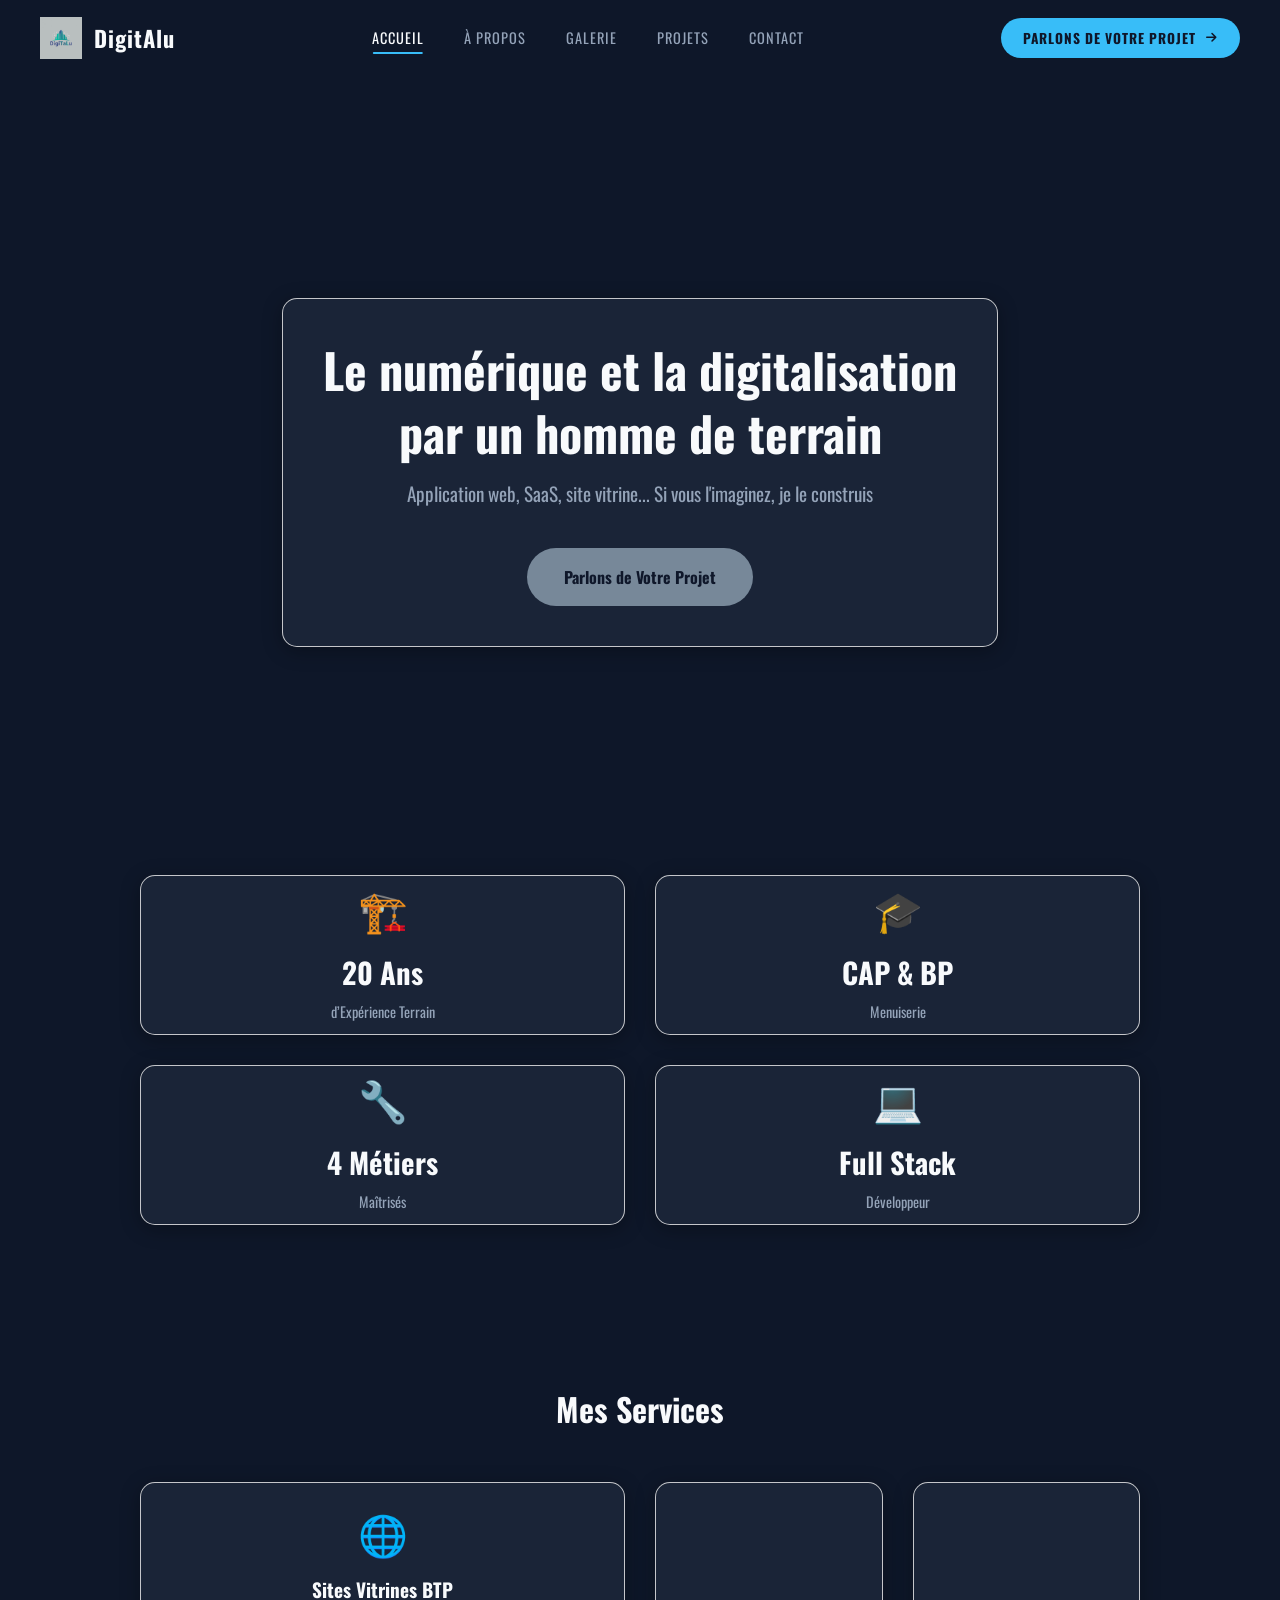
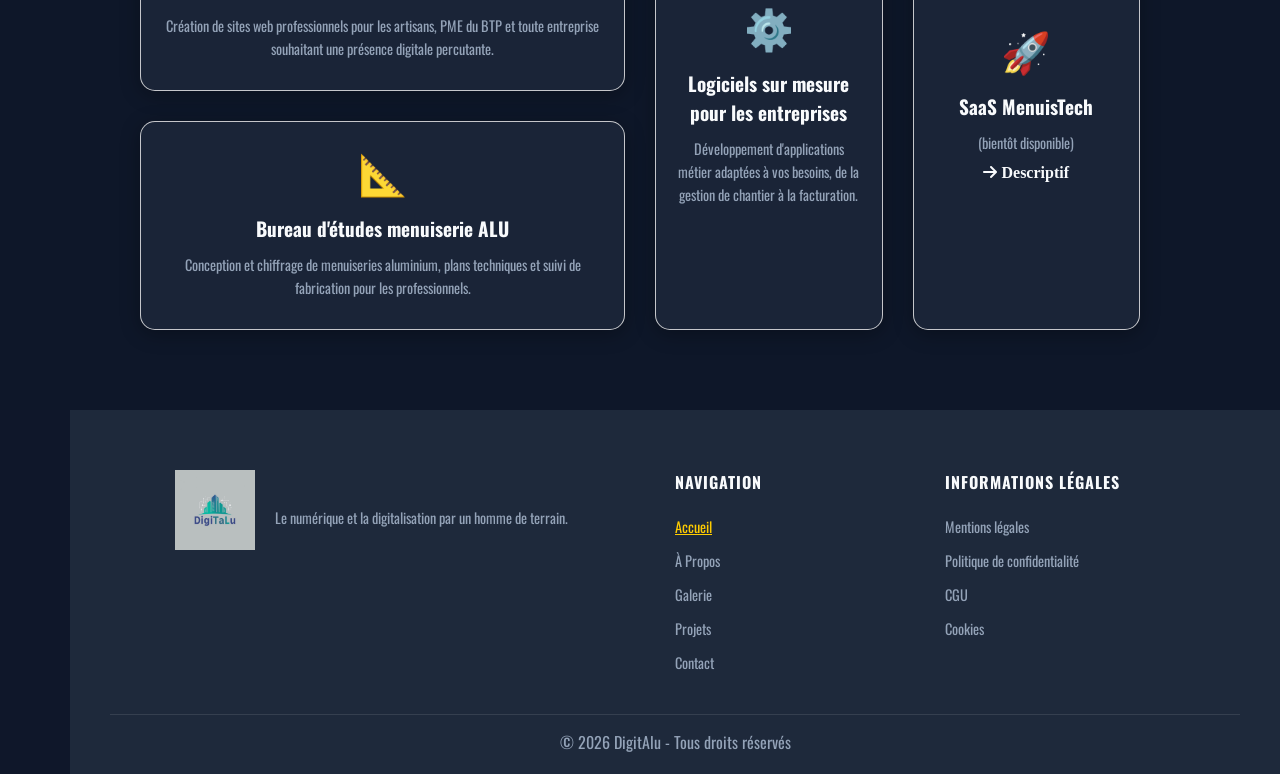
==== index.html @ ba47b278 "premier commit" ====
<!DOCTYPE html>
<html lang="fr">
  <head>
   <meta charset="UTF-8">
   <meta name="viewport" content="width=device-width, initial-scale=1.0">
   <meta name="description" content="Contactez DigitAlu pour vos projets menuiserie aluminium et outils numériques.">
   <title>DigitAlu</title>
   <link href="https://fonts.googleapis.com/css2?family=Oswald:wght@400;700&display=swap" rel="stylesheet">
   <link rel="stylesheet" href="Css/style.css">
   <link rel="stylesheet" href="https://cdnjs.cloudflare.com/ajax/libs/font-awesome/6.5.0/css/all.min.css">
   <script src="Js/script.js" defer></script>
 </head>
 <body>
<!-- NAVBAR -->
<header class="navbar" id="navbar">
    <div class="navbar-inner">
        
        <!-- LOGO -->
        <a href="index.html" class="navbar-logo">
            <img src="LOGO/logo-digitalu.png" alt="DigitAlu">
            <span class="navbar-logo-text">DigitAlu</span>
        </a>

        <!-- LIENS -->
        <nav class="navbar-nav">
            <a href="index.html" class="nav-link active">Accueil</a>
            <a href="Pages/a-propos.html" class="nav-link">À Propos</a>
            <a href="Pages/galerie.html" class="nav-link">Galerie</a>
            <a href="Pages/projets.html" class="nav-link">Projets</a>
            <a href="Pages/contact.html" class="nav-link">Contact</a>
        </nav>

        <!-- CTA + BURGER -->
        <div class="navbar-right">
            <a href="Pages/contact.html" class="navbar-cta">
                <span>Parlons de votre projet</span>
                <i class="fas fa-arrow-right"></i>
            </a>
            <button class="navbar-burger" id="navBurger" aria-label="Menu">
                <span></span>
                <span></span>
                <span></span>
            </button>
        </div>
    </div>

    <!-- MENU MOBILE -->
    <div class="navbar-mobile" id="navMobile">
        <a href="index.html" class="nav-link-mobile active">Accueil</a>
        <a href="Pages/a-propos.html" class="nav-link-mobile">À Propos</a>
        <a href="Pages/galerie.html" class="nav-link-mobile">Galerie</a>
        <a href="Pages/projets.html" class="nav-link-mobile">Projets</a>
        <a href="Pages/contact.html" class="nav-link-mobile">Contact</a>
        <a href="Pages/contact.html" class="navbar-cta-mobile">Parlons de votre projet →</a>
    </div>
</header>
<main>
  <!--PHRASE ACCROCHE-->
  <section class="hero">
    <div class="hero-content">
      <h1>Le numérique et la digitalisation<br>par un homme de terrain</h1>
      <p class="hero-subtitle">Application web, SaaS, site vitrine... Si vous l'imaginez, je le construis</p>
      <a href="Pages/contact.html" class="btn-cta">Parlons de Votre Projet</a>
    </div>
  </section>
  <!--STATS-->
  <section class="stats"> 
    <div class="stats-grid">
      <div class="stat-card">
        <span class="stat-icon">🏗️</span>
        <span class="stat-number">20 Ans</span>
        <span class="stat-label">d’Expérience Terrain</span>
      </div>
      <div class="stat-card">
        <span class="stat-icon">🎓</span>
        <span class="stat-number">CAP & BP</span>
        <span class="stat-label">Menuiserie</span>
      </div>
      <div class="stat-card">
        <span class="stat-icon">🔧</span>
        <span class="stat-number">4 Métiers</span>
        <span class="stat-label">Maîtrisés</span>
      </div>
      <div class="stat-card">
        <span class="stat-icon">💻</span>
        <span class="stat-number">Full Stack</span>
        <span class="stat-label">Développeur</span>
      </div>
    </div>
  </section>
  <!--SERVICES-->
  <section class="services">
    <h2>Mes Services</h2>
    <div class="service-grid">
      <div class="service-card">
        <span class="service-icon">🌐</span>
        <h3>Sites Vitrines BTP</h3>
        <p>Création de sites web professionnels pour les artisans, PME du BTP et toute entreprise souhaitant une présence digitale percutante.</p>
      </div>
      <div class="service-card">
        <span class="service-icon">⚙️</span>
        <h3>Logiciels sur mesure pour les entreprises</h3>
        <p>Développement d'applications métier adaptées à vos besoins, de la gestion de chantier à la facturation.</p>
      </div>
      <div class="service-card">
        <span class="service-icon">🚀</span>
        <h3>SaaS MenuisTech</h3>
        <p>(bientôt disponible)</p>
        <a href="Pages/projets.html" class="service-link"><i class="fas fa-arrow-right"></i> Descriptif</a>
      </div>
      <div class="service-card">
        <span class="service-icon">📐</span>
        <h3>Bureau d'études menuiserie ALU</h3>
        <p>Conception et chiffrage de menuiseries aluminium, plans techniques et suivi de fabrication pour les professionnels.</p>
      </div>
    </div>
  </section>
</main>
<!--FOOTER-->
<footer>
  <div class="footer-grid">
    <div class="footer-brand">
      <img src="LOGO/logo-digitalu.png" alt="Logo DigitAlu">
      <p>Le numérique et la digitalisation par un homme de terrain.</p>
    </div>
    <div class="footer-links">
      <h3>Navigation</h3>
      <ul>
        <li><a href="index.html" class="active">Accueil</a></li>
        <li><a href="Pages/a-propos.html">À Propos</a></li>
        <li><a href="Pages/galerie.html">Galerie</a></li>
        <li><a href="Pages/projets.html">Projets</a></li>
        <li><a href="Pages/contact.html">Contact</a></li>
      </ul>
    </div>
    <div class="footer-legal">
      <h3>Informations légales</h3>
      <ul>
        <li><a href="#">Mentions légales</a></li>
        <li><a href="#">Politique de confidentialité</a></li>
        <li><a href="#">CGU</a></li>
        <li><a href="#">Cookies</a></li>
      </ul>
    </div>

  </div>
  <div class="footer-bottom">
    <p>© 2026 DigitAlu - Tous droits réservés</p>
  </div>
</footer>

 </body>
</html>
---- Css/style.css ----
/* ===== RÉINITIALISATION & BASE ===== */
* {
    margin: 0;
    padding: 0;
    box-sizing: border-box;
}
:root{
    --bg-primary : #0F172A;
    --bg-secondary: #1E293B;
    --accent: #38BDF8;
    --text-primary: #F8FAFC;
    --text-secondary: #94A3B8;
}
body{
    background-color: var(--bg-primary);
    color: var(--text-primary);
}
img {
    max-width: 100%;
    height: auto;
}
* {
    box-sizing: border-box;
}
/* ===== NAVBAR ===== */
.navbar {
    position: fixed;
    top: 0;
    left: 0;
    right: 0;
    z-index: 999;
    padding: 0 40px;
    transition: all 0.4s ease;
    background: transparent;
}
.navbar.scrolled {
    background: rgba(15, 23, 42, 0.85);
    backdrop-filter: blur(20px);
    -webkit-backdrop-filter: blur(20px);
    border-bottom: 1px solid rgba(56, 189, 248, 0.15);
    box-shadow: 0 4px 30px rgba(0, 0, 0, 0.3);
}

.navbar-inner {
    display: flex;
    align-items: center;
    justify-content: space-between;
    height: 75px;
    max-width: 1200px;
    margin: 0 auto;
}

/* LOGO */
.navbar-logo {
    display: flex;
    align-items: center;
    gap: 12px;
    text-decoration: none;
    transition: opacity 0.3s ease;
}

.navbar-logo:hover {
    opacity: 0.8;
}

.navbar-logo img {
    width: 42px;
    height: 42px;
    object-fit: contain;
}

.navbar-logo-text {
    font-family: 'Oswald', sans-serif;
    font-size: 1.4rem;
    font-weight: 700;
    color: var(--text-primary);
    letter-spacing: 1px;
}

/* LIENS */
.navbar-nav {
    display: flex;
    align-items: center;
    gap: 8px;
}

.nav-link {
    position: relative;
    font-family: 'Oswald', sans-serif;
    font-size: 0.9rem;
    letter-spacing: 1px;
    color: var(--text-secondary);
    text-decoration: none;
    padding: 8px 16px;
    border-radius: 8px;
    transition: all 0.3s ease;
    text-transform: uppercase;
}

.nav-link::after {
    content: '';
    position: absolute;
    bottom: 2px;
    left: 50%;
    transform: translateX(-50%);
    width: 0;
    height: 2px;
    background: var(--accent);
    border-radius: 2px;
    transition: width 0.3s ease;
}

.nav-link:hover {
    color: var(--text-primary);
    background: rgba(56, 189, 248, 0.08);
}

.nav-link:hover::after,
.nav-link.active::after {
    width: 60%;
}

.nav-link.active {
    color: var(--text-primary);
}

/* CTA */
.navbar-right {
    display: flex;
    align-items: center;
    gap: 20px;
}

.navbar-cta {
    display: inline-flex;
    align-items: center;
    gap: 10px;
    font-family: 'Oswald', sans-serif;
    font-size: 0.85rem;
    font-weight: 700;
    letter-spacing: 1px;
    text-transform: uppercase;
    text-decoration: none;
    color: var(--bg-primary);
    background: var(--accent);
    padding: 10px 22px;
    border-radius: 30px;
    transition: all 0.3s ease;
    white-space: nowrap;
}

.navbar-cta i {
    font-size: 0.75rem;
    transition: transform 0.3s ease;
}

.navbar-cta:hover {
    background: #fff;
    box-shadow: 0 0 20px rgba(56, 189, 248, 0.5);
    transform: translateY(-2px);
}

.navbar-cta:hover i {
    transform: translateX(4px);
}

/* BURGER */
.navbar-burger {
    display: none;
    flex-direction: column;
    gap: 5px;
    background: none;
    border: none;
    cursor: pointer;
    padding: 5px;
}

.navbar-burger span {
    display: block;
    width: 24px;
    height: 2px;
    background: var(--text-primary);
    border-radius: 2px;
    transition: all 0.3s ease;
}

.navbar-burger.open span:nth-child(1) {
    transform: translateY(7px) rotate(45deg);
}
.navbar-burger.open span:nth-child(2) {
    opacity: 0;
}
.navbar-burger.open span:nth-child(3) {
    transform: translateY(-7px) rotate(-45deg);
}

/* MENU MOBILE */
.navbar-mobile {
    display: none;
    flex-direction: column;
    padding: 20px 0;
    border-top: 1px solid rgba(56, 189, 248, 0.15);
    animation: slideDown 0.3s ease;
}

.navbar-mobile.open {
    display: flex;
}

@keyframes slideDown {
    from { opacity: 0; transform: translateY(-10px); }
    to { opacity: 1; transform: translateY(0); }
}

.nav-link-mobile {
    font-family: 'Oswald', sans-serif;
    font-size: 1.1rem;
    letter-spacing: 2px;
    text-transform: uppercase;
    text-decoration: none;
    color: var(--text-secondary);
    padding: 14px 20px;
    border-radius: 8px;
    transition: all 0.3s ease;
}

.nav-link-mobile:hover,
.nav-link-mobile.active {
    color: var(--text-primary);
    background: rgba(56, 189, 248, 0.08);
}

.navbar-cta-mobile {
    font-family: 'Oswald', sans-serif;
    font-size: 1rem;
    font-weight: 700;
    letter-spacing: 1px;
    text-decoration: none;
    color: var(--accent);
    padding: 14px 20px;
    margin-top: 10px;
    border: 1px solid var(--accent);
    border-radius: 30px;
    text-align: center;
    transition: all 0.3s ease;
}

.navbar-cta-mobile:hover {
    background: var(--accent);
    color: var(--bg-primary);
}
/* ===== HERO ===== */
.hero {
    min-height: 80vh;
    display: flex;
    align-items: center;
    justify-content: center;
    padding-top: 75px;
}
.hero h1{
    font-size: 3rem;
    font-family: 'Oswald', sans-serif;
    font-weight: 700;
    line-height: 1.3;
    text-align: center;
    color: var(--text-primary);
}
.btn-cta{
    display: inline-block;
    font-family: 'Oswald', sans-serif;
    margin-top: 40px;
    padding: 15px 35px;
    border: 2px solid transparent;
    background-color: lightslategray;
    color: var(--bg-primary);
    border-radius: 30px;
    text-decoration: none;
    font-weight: 700;
    font-size: 1rem;
    transition: all 0.3s ease;
}
.btn-cta:hover{
    background-color: transparent;
    border: 2px solid var(--accent);
    color: var(--accent);
}
.hero-content{
    display: flex;
    flex-direction: column;
    align-items: center;
    max-width: 800px;
    padding: 0 20px;
    text-align: center;
    background: rgba(15, 23, 42, 0.6);
    padding: 40px;
    border-radius: 15px;
    border: 1px solid rgba(241, 241, 241, 0.8);
    background-color: rgba(30, 41, 59, 0.8);
    box-shadow: 0 4px 20px rgba(0, 0, 0, 0.3);
}
.hero-subtitle{
    font-size: 1.2rem;
    font-family: 'Oswald', sans-serif;
    color: var(--text-secondary);
    margin-top: 15px;

}

/* ===== MAIN ===== */
main{
    background-image: url('../Fond ecran/3d-rendering-abstract-building.jpg');
    background-size: cover;
    background-position: center;
    background-color: rgba(15, 23, 42, 0.7);
    background-blend-mode: overlay;
    background-attachment: fixed;
    padding-top: 75px;
}

/* ===== STATS ===== */
.stats{
    padding: 80px 40px;
    width: 100%;
}
.stats-grid{
    display: grid;
    grid-template-columns: repeat(4,1fr);
    grid-auto-rows: 160px;
    justify-content: center;
    gap: 30px;
    max-width: 1000px;
    margin: 0 auto;
    width: 100%;
}
.stat-card:hover{
    box-shadow: 0 0 20px rgba(56, 189, 248, 0.3);
    transform: translateY(-10px);
    border-color: var(--accent);
}
.stat-card:nth-child(1),
.stat-card:nth-child(2),
.stat-card:nth-child(3),
.stat-card:nth-child(4){
    grid-column: span 2;
    grid-row: auto;
}
.stat-card{
    display: flex;
    flex-direction: column;
    justify-content: center;
    height: 100%;
    align-items: center;
    text-align: center;
    padding: 30px 20px;
    border-radius: 15px;
    border: 1px solid rgba(241, 241, 241, 0.8);
    transition: all 0.3s ease;
    background-color: rgba(30, 41, 59, 0.8);
    box-shadow: 0 4px 20px rgba(0, 0, 0, 0.3);
}
.stat-icon{
    font-size: 2.5rem;
    margin-bottom: 15px;
}
.stat-number{
    font-size: 1.8rem;
    font-family: 'Oswald', sans-serif;
    font-weight: 700;
    color: var(--text-primary);
}
.stat-label{
    font-size: 0.9rem;
    font-family: 'Oswald', sans-serif;
    color: var(--text-secondary);
    margin-top: 8px;
}

/* ===== FOOTER ===== */
footer{
    margin-left: 70px;
    background-color: var(--bg-secondary);
    padding: 60px 40px 20px;
}
.footer-grid{
    display: grid;
    align-items: start;
    grid-template-columns: 2fr 1fr 1fr;
    gap: 40px;
    max-width: 1000px;
    margin: 0 auto;
}
.footer-brand{
    display: flex;
    flex-direction: row;
    align-items: center;
    gap: 20px;
}
.footer-brand img {
    width: 80px;
    height: 80px;
    object-fit: contain;
    margin-bottom: 15px;
}
.footer-brand p{
    color: var(--text-secondary);
    font-family: 'Oswald', sans-serif;
    font-size: 0.9rem;
    line-height: 1.6;
}
.footer-links ul li a.active{
    color: #ffcc00;
    text-decoration: underline;
}
.footer-links h3,
.footer-legal h3 {
    color: var(--text-primary);
    font-family: 'Oswald', sans-serif;
    font-size: 1rem;
    margin-bottom: 20px;
    text-transform: uppercase;
    letter-spacing: 1px;
}
.footer-links ul,
.footer-legal ul {
    list-style: none;
    font-family: 'Oswald', sans-serif;
    display: flex;
    flex-direction: column;
    gap: 10px;
}
.footer-links a,
.footer-legal a{
    color: var(--text-secondary);
    text-decoration: none;
    font-size: 0.9rem;
    transition:  color 0.3s ease;
}
.footer-links a:hover,
.footer-legal a:hover{
    color: var(--accent);
}
.footer-bottom{
    text-align: center;
    font-family: 'Oswald', sans-serif;
    padding-top: 15px;
    margin-top: 40px;
    color: var(--text-secondary);
    border-top: 1px solid rgba(255,255,255,0.1);
}

/* ===== SERVICES ===== */
.services{
    padding: 80px 40px;
    width: 100%;
}

.service-grid{
    display: grid;
    grid-template-columns: repeat(4,1fr);
    grid-auto-rows: minmax(200px,auto);
    gap: 30px;
    max-width: 1000px;
    margin: 0 auto;
    width: 100%;
}
.service-card:nth-child(1){
    grid-column: span 2;
}
.service-card:nth-child(2){
    grid-row: span 2;
}
.service-card:nth-child(3){
    grid-row: span 2;
}
.service-card:nth-child(4){
    grid-column: span 2;
}
.service-card{
    display: flex;
    flex-direction: column;
    justify-content: center;
    align-items: center;
    text-align: center;
    height: 100%;
    padding: 30px 20px;
    border-radius: 15px;
    border: 1px solid rgba(241, 241, 241, 0.8);
    transition: all 0.3s ease;
    background-color: rgba(30, 41, 59, 0.8);
    box-shadow: 0 4px 20px rgba(0, 0, 0, 0.3);
}
.service-card a {
    text-decoration: none;
    color: var(--text-primary);
    font-weight: bold;
    display: inline-block;
    margin-top: 10px;
    transition: 0.3s;
}
.service-card a:hover{
    color: #ffffff;
    transform: translate(5px);
}
.service-card:hover {
    box-shadow: 0 0 20px rgba(56, 189, 248, 0.3);
    transform: translateY(-10px);
    border-color: var(--accent);
}
.service-link{
    text-decoration: none;
    color: var(--text-primary);
    font-weight: bold;
    display: inline-flex;
    align-items: center;
    gap: 8px;
    transition: 0.3s;
}
.service-link:hover{
    color: #fff;
    transform: translateX(5px);
}
.services h2{
    font-family: 'Oswald', sans-serif;
    font-size: 2rem;
    text-align: center;
    margin-bottom: 50px;
    color: var(--text-primary);
}
.service-icon{
    font-size: 2.5rem;
    margin-bottom: 15px;
}
.service-card h3{
    font-family: 'Oswald', sans-serif;
    font-size: 1.2rem;
    color: var(--text-primary);
    margin-bottom: 10px;
}
.service-card p{
    font-family: 'Oswald', sans-serif;
    font-size: 0.9rem;
    color: var(--text-secondary);
    line-height: 1.6;
}

/* ===== A PROPOS NOUVEAU ===== */
.competence {
    font-family: 'Oswald', sans-serif;
    padding: 80px 40px;
    width: 100%;
    max-width: 1200px;
    margin: 0 auto;
}

.competence h2 {
    font-size: 2.5rem;
    text-align: center;
    width: 100%;
    margin-bottom: 50px;
    display: block;
}

.competence-group {
    margin-bottom: 60px;
}

.competence h3 {
    font-family: 'Oswald', sans-serif;
    font-size: 1.2rem;
    color: var(--text-secondary);
    letter-spacing: 2px;
    text-transform: uppercase;
    margin-bottom: 30px;
    text-align: center;
}

.competence-grid {
    display: grid;
    grid-template-columns: repeat(4, 1fr);
    gap: 30px;
    max-width: 700px;
    margin: 0 auto;
}

.competence-wrapper {
    display: flex;
    flex-direction: column;
    align-items: center;
    gap: 10px;
}

.competence-wrapper p {
    font-family: 'Oswald', sans-serif;
    font-size: 0.75rem;
    color: var(--text-secondary);
    letter-spacing: 1px;
    text-align: center;
}

.competence-card {
    display: flex;
    justify-content: center;
    align-items: center;
    height: 90px;
    width: 90px;
    border-radius: 50%;
    border: 1px solid rgba(56, 189, 248, 0.2);
    transition: all 0.3s ease;
    background: linear-gradient(135deg, rgba(56, 189, 248, 0.1), rgba(30, 41, 59, 0.9));
}

.competence-card i {
    font-size: 36px;
}

.competence-card:hover {
    box-shadow: 0 0 20px rgba(56, 189, 248, 0.3);
    transform: translateY(-5px);
    border-color: var(--accent);
}

.work-grid {
    display: grid;
    grid-template-columns: repeat(5, 1fr);
    gap: 30px;
    max-width: 900px;
    margin: 0 auto;
}

.work-wrapper {
    display: flex;
    flex-direction: column;
    align-items: center;
    gap: 10px;
}

.work-wrapper p {
    font-family: 'Oswald', sans-serif;
    font-size: 0.7rem;
    color: var(--text-secondary);
    letter-spacing: 1px;
    text-align: center;
}

.work-card {
    display: flex;
    justify-content: center;
    align-items: center;
    height: 90px;
    width: 90px;
    border-radius: 50%;
    border: 1px solid rgba(56, 189, 248, 0.2);
    transition: all 0.3s ease;
    background: linear-gradient(135deg, rgba(56, 189, 248, 0.1), rgba(30, 41, 59, 0.9));
    overflow: hidden;
}

.work-card img {
    width: 50px;
    height: 50px;
    object-fit: contain;
}

.work-card:hover {
    box-shadow: 0 0 20px rgba(56, 189, 248, 0.3);
    transform: translateY(-5px);
    border-color: var(--accent);
}

.accent {
    color: var(--accent);
}

.about-hero {
    display: grid;
    grid-template-columns: 1fr 1fr;
    gap: 60px;
    align-items: center;
    padding: 80px 60px;
    max-width: 1200px;
    margin: 0 auto;
}

.about-hero-tag {
    font-family: 'Oswald', sans-serif;
    font-size: 0.8rem;
    letter-spacing: 4px;
    text-transform: uppercase;
    color: var(--accent);
    margin-bottom: 20px;
    border: 1px solid rgba(56, 189, 248, 0.3);
    display: inline-block;
    padding: 6px 14px;
    border-radius: 20px;
}

.about-hero-content h1 {
    font-family: 'Oswald', sans-serif;
    font-size: 2.8rem;
    font-weight: 700;
    line-height: 1.2;
    color: var(--text-primary);
    margin-bottom: 20px;
}

.about-hero-content p {
    font-family: 'Oswald', sans-serif;
    font-size: 1rem;
    color: var(--text-secondary);
    line-height: 1.8;
    margin-bottom: 40px;
}

.about-hero-stats {
    display: flex;
    align-items: center;
    gap: 25px;
}

.about-stat {
    display: flex;
    flex-direction: column;
    align-items: center;
}

.about-stat-number {
    font-family: 'Oswald', sans-serif;
    font-size: 2.5rem;
    font-weight: 700;
    color: var(--accent);
}

.about-stat-label {
    font-family: 'Oswald', sans-serif;
    font-size: 0.75rem;
    color: var(--text-secondary);
    text-transform: uppercase;
    letter-spacing: 1px;
}

.about-stat-divider {
    width: 1px;
    height: 40px;
    background: rgba(56, 189, 248, 0.3);
}

.about-hero-visual {
    display: grid;
    grid-template-columns: 1fr 1fr;
    gap: 15px;
}

.about-hero-card {
    display: flex;
    flex-direction: column;
    align-items: center;
    justify-content: center;
    text-align: center;
    padding: 25px 15px;
    border-radius: 15px;
    border: 1px solid rgba(255, 255, 255, 0.1);
    background: rgba(30, 41, 59, 0.8);
    transition: all 0.3s ease;
    gap: 8px;
}

.about-hero-card:hover {
    transform: translateY(-5px);
    border-color: var(--accent);
    box-shadow: 0 0 20px rgba(56, 189, 248, 0.2);
}

.accent-card {
    background: rgba(56, 189, 248, 0.1);
    border-color: rgba(56, 189, 248, 0.3);
}

.about-card-icon {
    font-size: 2rem;
}

.about-hero-card p {
    font-family: 'Oswald', sans-serif;
    font-size: 0.85rem;
    color: var(--text-primary);
    font-weight: 600;
}

.about-hero-card span {
    font-family: 'Oswald', sans-serif;
    font-size: 0.75rem;
    color: var(--accent);
}

/* VISION */
.about-vision-new {
    padding: 80px 60px;
    background: rgba(56, 189, 248, 0.05);
    border-top: 1px solid rgba(56, 189, 248, 0.1);
    border-bottom: 1px solid rgba(56, 189, 248, 0.1);
}

.vision-quote {
    max-width: 800px;
    margin: 0 auto;
    text-align: center;
    position: relative;
}

.vision-quote-mark {
    font-family: 'Oswald', sans-serif;
    font-size: 8rem;
    color: var(--accent);
    opacity: 0.2;
    line-height: 0.5;
    margin-bottom: 20px;
}

.vision-quote p {
    font-family: 'Oswald', sans-serif;
    font-size: 1.3rem;
    color: var(--text-primary);
    line-height: 1.8;
    margin-bottom: 30px;
}

.vision-quote strong {
    color: var(--accent);
}

.vision-signature {
    font-family: 'Oswald', sans-serif;
    font-size: 0.9rem;
    color: var(--text-secondary);
    letter-spacing: 2px;
}

/* TIMELINE */
.about-timeline {
    padding: 80px 60px;
    max-width: 900px;
    margin: 0 auto;
}

.about-timeline h2 {
    font-family: 'Oswald', sans-serif;
    font-size: 2rem;
    color: var(--text-primary);
    text-align: center;
    margin-bottom: 60px;
}

.timeline {
    position: relative;
    padding-left: 40px;
}

.timeline::before {
    content: '';
    position: absolute;
    left: 10px;
    top: 0;
    bottom: 0;
    width: 2px;
    background: linear-gradient(to bottom, var(--accent), rgba(56, 189, 248, 0.1));
}

.timeline-item {
    position: relative;
    margin-bottom: 50px;
}

.timeline-dot {
    position: absolute;
    left: -35px;
    top: 5px;
    width: 14px;
    height: 14px;
    border-radius: 50%;
    background: var(--bg-secondary);
    border: 2px solid var(--accent);
    transition: all 0.3s ease;
}

.timeline-dot.active {
    background: var(--accent);
    box-shadow: 0 0 15px rgba(56, 189, 248, 0.6);
}

.timeline-item:hover .timeline-dot {
    background: var(--accent);
    box-shadow: 0 0 10px rgba(56, 189, 248, 0.4);
}

.timeline-date {
    font-family: 'Oswald', sans-serif;
    font-size: 0.8rem;
    letter-spacing: 2px;
    color: var(--accent);
    text-transform: uppercase;
    margin-bottom: 8px;
    display: block;
}

.timeline-content h3 {
    font-family: 'Oswald', sans-serif;
    font-size: 1.2rem;
    color: var(--text-primary);
    margin-bottom: 10px;
}

.timeline-content p {
    font-family: 'Oswald', sans-serif;
    font-size: 0.9rem;
    color: var(--text-secondary);
    line-height: 1.7;
}


/* ===== BOUTON BURGER STYLE & ANIMATION ===== */
.burger-menu{
    display: none;
    background: none;
    border: none;
    cursor: pointer;
    padding: 10px;
    z-index: 1100;
}
.burger-line{
    display: block;
    width: 30px;
    height: 3px;
    margin: 6px auto;
    background-color: var(--text-primary);
    border-radius: 3px;
    transition: all 0.3s ease-in-out;
}
.burger-menu.open .burger-line:nth-child(1){
    transform: translateY(9px) rotate(45deg);
}
.burger-menu.open .burger-line:nth-child(2){
    opacity: 0;
}
.burger-menu.open .burger-line:nth-child(3){
    transform: translateY(-9px) rotate(-45deg);
}
/* ===== CONTACT ===== */
.contact{
    display: flex;
    flex-direction: column;
    align-items: center;
    padding: 40px 20px;
    min-height: 80vh;
    font-family: 'Oswald', sans-serif; 
}
#contactForm{
    width: 100%;
    max-width: 600px;
    padding: 40px;
    border-radius: 15px;
    border: 1px solid rgba(255, 255, 255, 0.1);
    box-shadow: 0 10px 30px rgba(0, 0, 0 , 0.5);
}
.input-group{
    font-family: 'Oswald', sans-serif;
    position: relative;
    width: 100%;
    margin-bottom: 35px;
}
.input-group textarea {
    width: 100%;
    padding: 15px;
    min-height: 150px;
    overflow-y: hidden;
    resize: none;
    display: block;
    box-sizing: border-box; 
}
.input-group input, .input-group textarea, .input-group select{
    width: 100%;
    padding: 15px;
    border: 1px solid rgba(255, 255, 255, 0.1);
    border-radius: 8px;
    color: black;
    font-size: 1rem;
    outline: none;
    transition: 0.3s ease;
    font-family: 'Oswald', sans-serif;  
}
.input-group label{
    position: absolute;
    left: 15px;
    top: 50%;
    transform: translateY(-50%);
    color: #94A3B8;
    font-size: 1rem;
    transition: all 0.3s ease;
    pointer-events: none;
}
.input-group textarea ~ label{
    top: 25px;
}
.input-group input:focus ~ label,
.input-group input:not(:placeholder-shown) ~ label,
.input-group textarea:focus ~ label,
.input-group textarea:not(:placeholder-shown) ~ label,
.input-group select:focus ~ label,
.input-group select:not([value=""]):valid ~ label {
    top: -12px;
    left: 10px;
    font-size: 1rem;
    color: white;
    padding: 0 5px;
}

.input-group:last-child{
    position: relative;
}
#contactForm input:focus,
#contactForm select:focus,
#contactForm textarea:focus {
    outline: none;
    border-color: var(--accent);
    box-shadow: 0 0 8px rgba(56, 189, 248, 0.3);
}
#contactForm .input-group:last-child{
    display: flex;
    justify-content: center;
}
.btn-contact{
    position: relative;
    width: 200px;
    height: 80px;
    overflow: visible;
    transition: all 0.3s ease;
}
.btn-contact:hover{
    font-size: 0;
    background-color: transparent;
    border: none;
}
.btn-contact:hover::after{
    content: '✉️';
    font-size: 4rem;
    position: absolute;
    top: 50%;
    left: 50%;
    transform: translate(-50%, -50%);
}
.btn-text{
    transition: opacity 0.3s ease;
}
.btn-contact:hover .btn-text{
    opacity: 0;
}
.btn-contact.sending::after {
    display: none;
}
.btn-contact.sending:hover::after{
    display: none;
}
.btn-contact.sent:hover::after {
    display: none;
}
.btn-contact.sent:hover .btn-text {
    opacity: 1;
}
.btn-contact.sent:hover {
    font-size: 1rem;
    background-color: lightslategray;
    border: 2px solid transparent;
}
.btn-contact.sending{
    background-color: transparent;
    border: none;
}
.btn-contact.sent{
    background-color: lightslategray;
    border: 2px solid transparent;
    font-size: 1rem;
}
.rgpd-group {
    display: flex;
    flex-direction: row;
    align-items: flex-start;
    gap: 10px;
}

.rgpd-group input[type="checkbox"] {
    appearance: none;
    width: 16px;
    height: 16px;
    min-width: 16px;
    border: 2px solid var(--accent);
    border-radius: 5px;
    cursor: pointer;
    margin-top: 2px;
    transition: all 0.3s ease;
}

.rgpd-group input[type="checkbox"]:checked {
    background-color: var(--accent);
    border-color: var(--accent);
}

.rgpd-group input[type="checkbox"]:checked::after {
    content: '\2713';
    display: flex;
    justify-content: center;
    align-items: center;
    color: var(--bg-primary);
    font-size: 12px;
    font-weight: bold;
    line-height: 16px;
    text-align: center;
}

.rgpd-group label {
    position: static;
    transform: none;
    font-size: 0.85rem;
    color: var(--text-secondary);
    cursor: pointer;
}
/* ===== MEDIA QUERIES ===== */

@media (max-width: 1024px){
    .stats-grid,.service-grid,.competence-grid{
        grid-template-columns: repeat(2,1fr);
        max-width: 600px;
    }
    .work-grid{
        grid-template-columns: repeat(3,1fr);
        margin-top: 40px;
    }
    nav ul{
        gap: 20px;
        align-items: center;
        padding-left: 0;
    }
    nav{
        margin-top: 0;
        justify-content: center;
    }
}

@media (max-width: 768px) {
    
    .navbar-nav, .navbar-cta {
        display: none;
    }
    .navbar-burger {
        display: flex;
    }
    .navbar {
        background: rgba(15, 23, 42, 0.95);
        backdrop-filter: blur(20px);
    }
    .about-hero {
        grid-template-columns: 1fr;
        padding: 40px 20px;
    }
    .about-vision-new {
        padding: 60px 20px;
    }
    .about-timeline {
        padding: 60px 20px;
    }
    .vision-quote p {
        font-size: 1rem;
    }

}

@media (max-width: 480px) {
    .hero h1 {
        font-size: 1.5rem;
    }
    .hero-content{
        width: 90%;
        margin: 0 auto;
    }
    .hero-subtitle{
        font-size: 1rem;
    }
    .stats-grid, .service-grid, .competence-grid{
        grid-template-columns: 1fr;
    }
    .work-grid{
        grid-template-columns: repeat(2, 1fr);
    }
    .footer-grid{
        grid-template-columns: 1fr;
    }
    .service-card:nth-child(1), .service-card:nth-child(2), .service-card:nth-child(3), .service-card:nth-child(4){
        grid-column: span 1;
        grid-row: span 1;
    }
    .service-grid{
        grid-template-columns: 1fr;
    }
    .competence h3{
        margin-bottom: 20px;
    }
    .competence-grid{
        grid-auto-rows: auto;
    }
    .about-hero{
        padding-top: 80px;
    }
    .about-hero-content h1 {
        font-size: 2rem;
    }
    .about-hero-visual {
        grid-template-columns: 1fr 1fr;
    }
    .about-hero-stats {
        gap: 15px;
    }
    
}
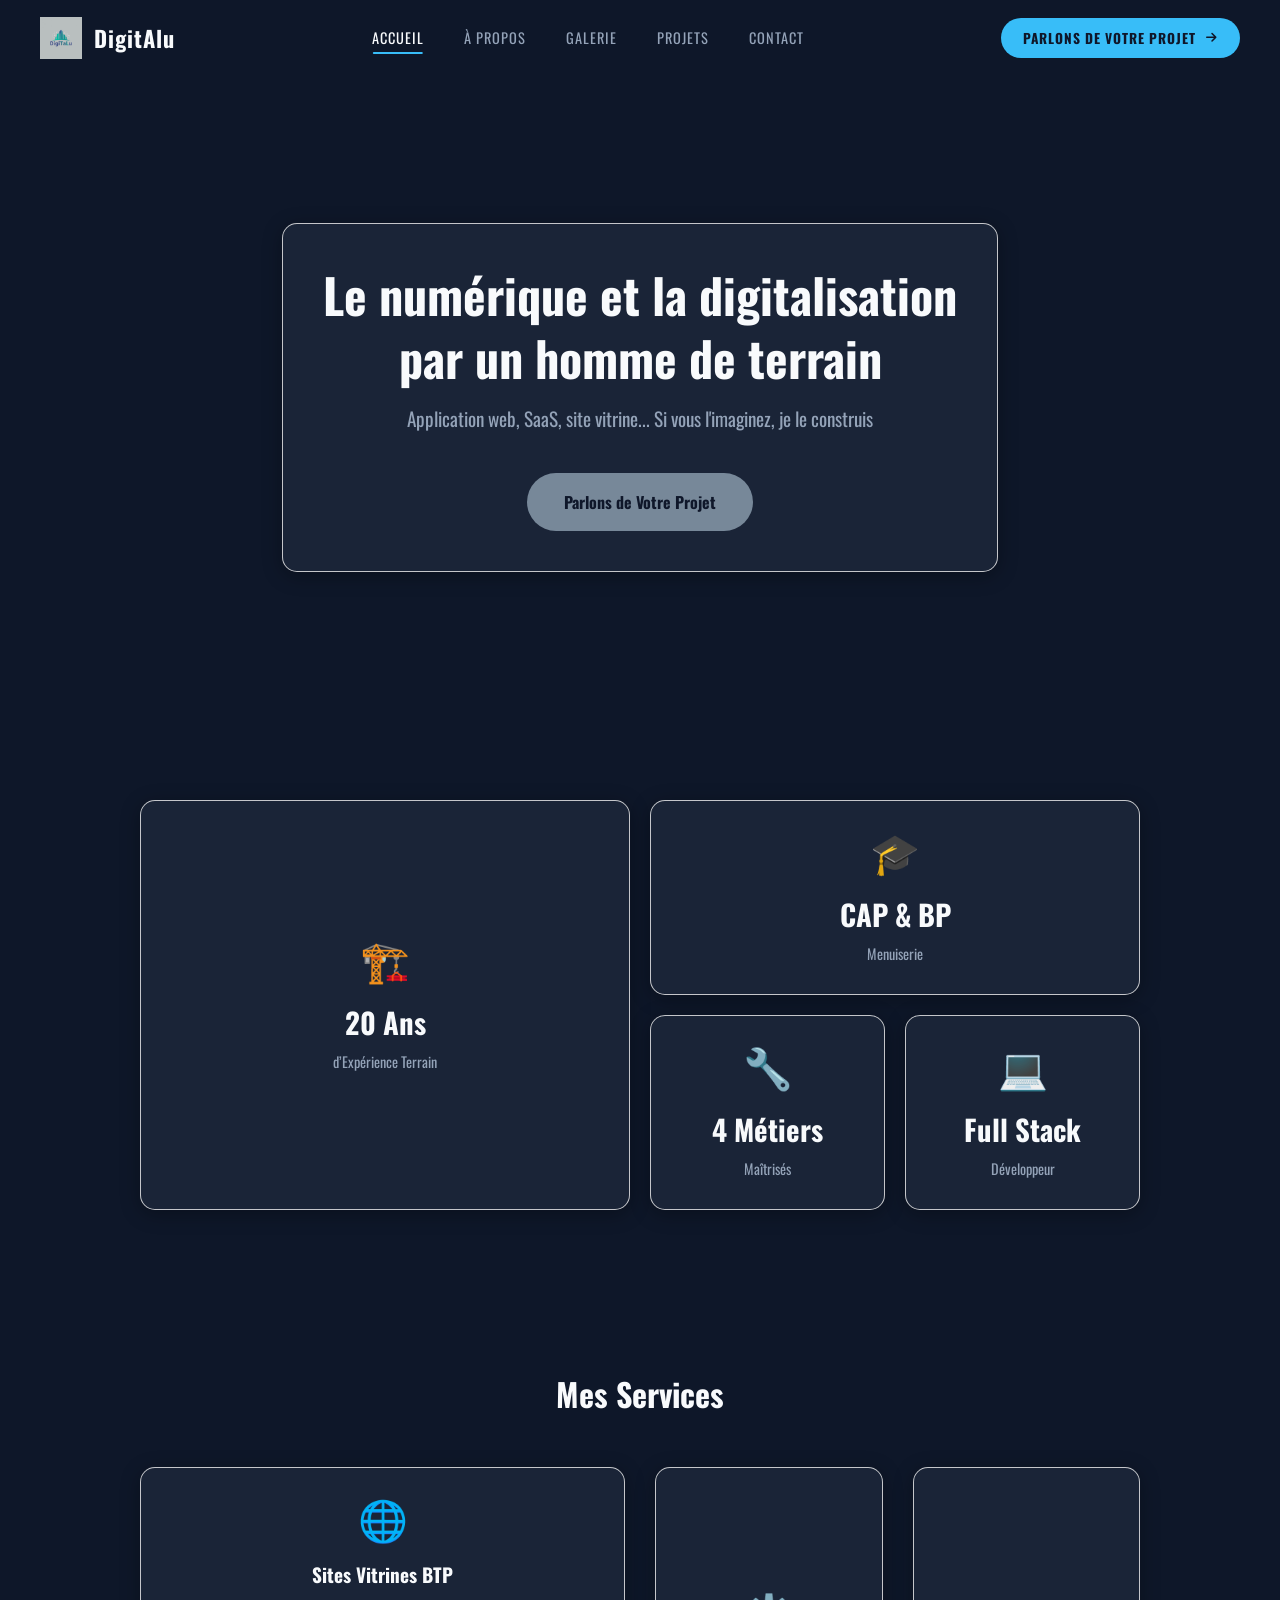
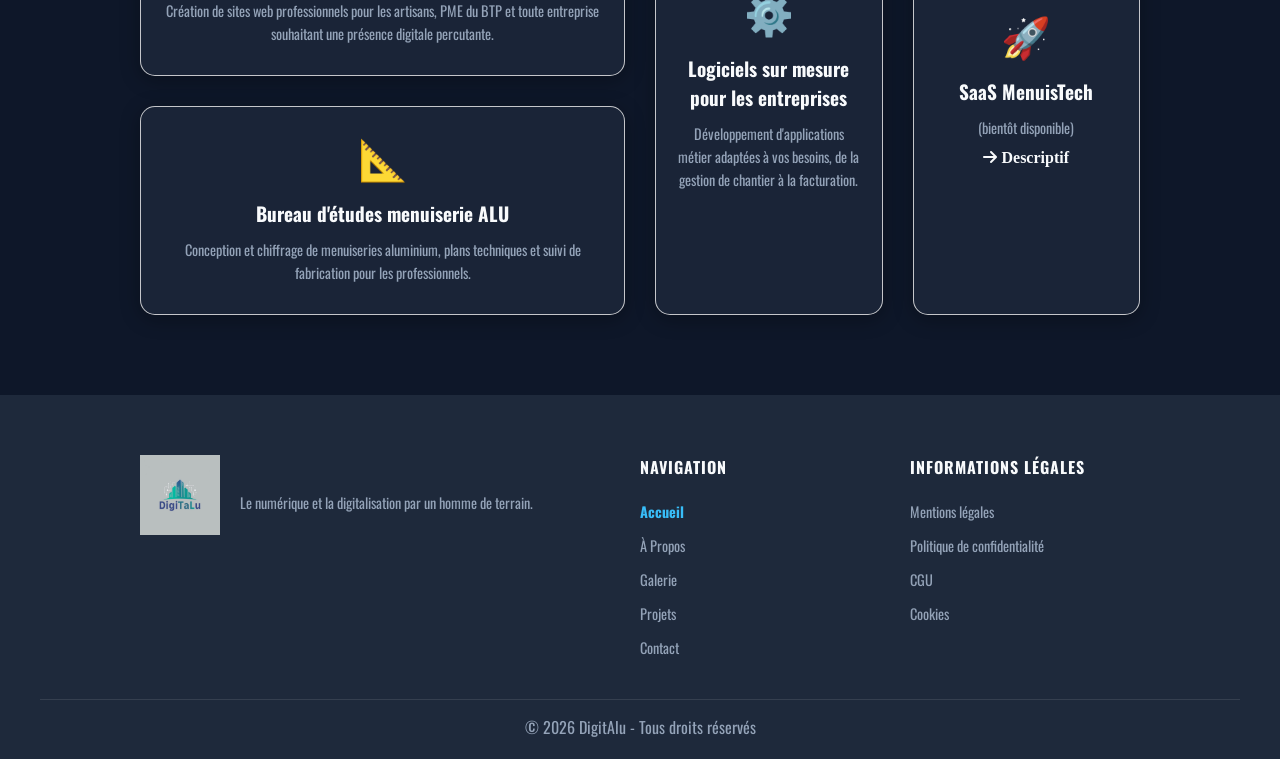
==== commit f6b4ac57: "Rajout Info Legales" ====
--- a/index.html
+++ b/index.html
@@ -136,10 +136,10 @@
     <div class="footer-legal">
       <h3>Informations légales</h3>
       <ul>
-        <li><a href="#">Mentions légales</a></li>
-        <li><a href="#">Politique de confidentialité</a></li>
-        <li><a href="#">CGU</a></li>
-        <li><a href="#">Cookies</a></li>
+        <li><a href="Info Legales/mention-legales.html">Mentions légales</a></li>
+        <li><a href="Info Legales/politique-confidentialite.html">Politique de confidentialité</a></li>
+        <li><a href="Info Legales/cgu.html">CGU</a></li>
+        <li><a href="Info Legales/cookies.html">Cookies</a></li>
       </ul>
     </div>
 
--- a/Css/style.css
+++ b/Css/style.css
@@ -4,24 +4,29 @@
     padding: 0;
     box-sizing: border-box;
 }
-:root{
-    --bg-primary : #0F172A;
+
+:root {
+    --bg-primary: #0F172A;
     --bg-secondary: #1E293B;
     --accent: #38BDF8;
     --text-primary: #F8FAFC;
     --text-secondary: #94A3B8;
 }
-body{
+
+body {
     background-color: var(--bg-primary);
     color: var(--text-primary);
 }
+
 img {
     max-width: 100%;
     height: auto;
 }
+
 * {
     box-sizing: border-box;
 }
+
 /* ===== NAVBAR ===== */
 .navbar {
     position: fixed;
@@ -33,6 +38,7 @@
     transition: all 0.4s ease;
     background: transparent;
 }
+
 .navbar.scrolled {
     background: rgba(15, 23, 42, 0.85);
     backdrop-filter: blur(20px);
@@ -187,9 +193,11 @@
 .navbar-burger.open span:nth-child(1) {
     transform: translateY(7px) rotate(45deg);
 }
+
 .navbar-burger.open span:nth-child(2) {
     opacity: 0;
 }
+
 .navbar-burger.open span:nth-child(3) {
     transform: translateY(-7px) rotate(-45deg);
 }
@@ -208,8 +216,15 @@
 }
 
 @keyframes slideDown {
-    from { opacity: 0; transform: translateY(-10px); }
-    to { opacity: 1; transform: translateY(0); }
+    from {
+        opacity: 0;
+        transform: translateY(-10px);
+    }
+
+    to {
+        opacity: 1;
+        transform: translateY(0);
+    }
 }
 
 .nav-link-mobile {
@@ -249,6 +264,7 @@
     background: var(--accent);
     color: var(--bg-primary);
 }
+
 /* ===== HERO ===== */
 .hero {
     min-height: 80vh;
@@ -257,7 +273,8 @@
     justify-content: center;
     padding-top: 75px;
 }
-.hero h1{
+
+.hero h1 {
     font-size: 3rem;
     font-family: 'Oswald', sans-serif;
     font-weight: 700;
@@ -265,7 +282,8 @@
     text-align: center;
     color: var(--text-primary);
 }
-.btn-cta{
+
+.btn-cta {
     display: inline-block;
     font-family: 'Oswald', sans-serif;
     margin-top: 40px;
@@ -279,12 +297,14 @@
     font-size: 1rem;
     transition: all 0.3s ease;
 }
-.btn-cta:hover{
+
+.btn-cta:hover {
     background-color: transparent;
     border: 2px solid var(--accent);
     color: var(--accent);
 }
-.hero-content{
+
+.hero-content {
     display: flex;
     flex-direction: column;
     align-items: center;
@@ -298,7 +318,8 @@
     background-color: rgba(30, 41, 59, 0.8);
     box-shadow: 0 4px 20px rgba(0, 0, 0, 0.3);
 }
-.hero-subtitle{
+
+.hero-subtitle {
     font-size: 1.2rem;
     font-family: 'Oswald', sans-serif;
     color: var(--text-secondary);
@@ -307,44 +328,38 @@
 }
 
 /* ===== MAIN ===== */
-main{
+main {
     background-image: url('../Fond ecran/3d-rendering-abstract-building.jpg');
     background-size: cover;
     background-position: center;
     background-color: rgba(15, 23, 42, 0.7);
     background-blend-mode: overlay;
-    background-attachment: fixed;
-    padding-top: 75px;
+    background-attachment: scroll;
 }
 
 /* ===== STATS ===== */
-.stats{
+.stats {
     padding: 80px 40px;
     width: 100%;
 }
-.stats-grid{
+
+.stats-grid {
     display: grid;
-    grid-template-columns: repeat(4,1fr);
-    grid-auto-rows: 160px;
-    justify-content: center;
-    gap: 30px;
+    grid-template-columns: repeat(4, 1fr);
+    grid-template-rows: auto;
+    gap: 20px;
     max-width: 1000px;
     margin: 0 auto;
     width: 100%;
 }
-.stat-card:hover{
+
+.stat-card:hover {
     box-shadow: 0 0 20px rgba(56, 189, 248, 0.3);
     transform: translateY(-10px);
     border-color: var(--accent);
 }
-.stat-card:nth-child(1),
-.stat-card:nth-child(2),
-.stat-card:nth-child(3),
-.stat-card:nth-child(4){
-    grid-column: span 2;
-    grid-row: auto;
-}
-.stat-card{
+
+.stat-card {
     display: flex;
     flex-direction: column;
     justify-content: center;
@@ -358,17 +373,35 @@
     background-color: rgba(30, 41, 59, 0.8);
     box-shadow: 0 4px 20px rgba(0, 0, 0, 0.3);
 }
-.stat-icon{
+.stat-card:nth-child(1) {
+    grid-column: span 2;
+    grid-row: span 2;
+}
+
+.stat-card:nth-child(2) {
+    grid-column: span 2;
+}
+
+.stat-card:nth-child(3) {
+    grid-column: span 1;
+}
+
+.stat-card:nth-child(4) {
+    grid-column: span 1;
+}
+.stat-icon {
     font-size: 2.5rem;
     margin-bottom: 15px;
 }
-.stat-number{
+
+.stat-number {
     font-size: 1.8rem;
     font-family: 'Oswald', sans-serif;
     font-weight: 700;
     color: var(--text-primary);
 }
-.stat-label{
+
+.stat-label {
     font-size: 0.9rem;
     font-family: 'Oswald', sans-serif;
     color: var(--text-secondary);
@@ -376,12 +409,12 @@
 }
 
 /* ===== FOOTER ===== */
-footer{
-    margin-left: 70px;
+footer {
     background-color: var(--bg-secondary);
     padding: 60px 40px 20px;
 }
-.footer-grid{
+
+.footer-grid {
     display: grid;
     align-items: start;
     grid-template-columns: 2fr 1fr 1fr;
@@ -389,28 +422,35 @@
     max-width: 1000px;
     margin: 0 auto;
 }
-.footer-brand{
+
+.footer-brand {
     display: flex;
     flex-direction: row;
     align-items: center;
     gap: 20px;
 }
+
 .footer-brand img {
     width: 80px;
     height: 80px;
     object-fit: contain;
     margin-bottom: 15px;
 }
-.footer-brand p{
+
+.footer-brand p {
     color: var(--text-secondary);
     font-family: 'Oswald', sans-serif;
     font-size: 0.9rem;
     line-height: 1.6;
 }
-.footer-links ul li a.active{
-    color: #ffcc00;
-    text-decoration: underline;
-}
+
+.footer-links ul li a.active,
+.footer-legal ul li a.active {
+    color: var(--accent);
+    text-decoration: none;
+    font-weight: 700;
+}
+
 .footer-links h3,
 .footer-legal h3 {
     color: var(--text-primary);
@@ -420,6 +460,7 @@
     text-transform: uppercase;
     letter-spacing: 1px;
 }
+
 .footer-links ul,
 .footer-legal ul {
     list-style: none;
@@ -428,54 +469,62 @@
     flex-direction: column;
     gap: 10px;
 }
+
 .footer-links a,
-.footer-legal a{
+.footer-legal a {
     color: var(--text-secondary);
     text-decoration: none;
     font-size: 0.9rem;
-    transition:  color 0.3s ease;
-}
+    transition: color 0.3s ease;
+}
+
 .footer-links a:hover,
-.footer-legal a:hover{
+.footer-legal a:hover {
     color: var(--accent);
 }
-.footer-bottom{
+
+.footer-bottom {
     text-align: center;
     font-family: 'Oswald', sans-serif;
     padding-top: 15px;
     margin-top: 40px;
     color: var(--text-secondary);
-    border-top: 1px solid rgba(255,255,255,0.1);
+    border-top: 1px solid rgba(255, 255, 255, 0.1);
 }
 
 /* ===== SERVICES ===== */
-.services{
+.services {
     padding: 80px 40px;
     width: 100%;
 }
 
-.service-grid{
+.service-grid {
     display: grid;
-    grid-template-columns: repeat(4,1fr);
-    grid-auto-rows: minmax(200px,auto);
+    grid-template-columns: repeat(4, 1fr);
+    grid-auto-rows: minmax(200px, auto);
     gap: 30px;
     max-width: 1000px;
     margin: 0 auto;
     width: 100%;
 }
-.service-card:nth-child(1){
+
+.service-card:nth-child(1) {
     grid-column: span 2;
 }
-.service-card:nth-child(2){
+
+.service-card:nth-child(2) {
     grid-row: span 2;
 }
-.service-card:nth-child(3){
+
+.service-card:nth-child(3) {
     grid-row: span 2;
 }
-.service-card:nth-child(4){
+
+.service-card:nth-child(4) {
     grid-column: span 2;
 }
-.service-card{
+
+.service-card {
     display: flex;
     flex-direction: column;
     justify-content: center;
@@ -489,6 +538,7 @@
     background-color: rgba(30, 41, 59, 0.8);
     box-shadow: 0 4px 20px rgba(0, 0, 0, 0.3);
 }
+
 .service-card a {
     text-decoration: none;
     color: var(--text-primary);
@@ -497,16 +547,19 @@
     margin-top: 10px;
     transition: 0.3s;
 }
-.service-card a:hover{
+
+.service-card a:hover {
     color: #ffffff;
     transform: translate(5px);
 }
+
 .service-card:hover {
     box-shadow: 0 0 20px rgba(56, 189, 248, 0.3);
     transform: translateY(-10px);
     border-color: var(--accent);
 }
-.service-link{
+
+.service-link {
     text-decoration: none;
     color: var(--text-primary);
     font-weight: bold;
@@ -515,28 +568,33 @@
     gap: 8px;
     transition: 0.3s;
 }
-.service-link:hover{
+
+.service-link:hover {
     color: #fff;
     transform: translateX(5px);
 }
-.services h2{
+
+.services h2 {
     font-family: 'Oswald', sans-serif;
     font-size: 2rem;
     text-align: center;
     margin-bottom: 50px;
     color: var(--text-primary);
 }
-.service-icon{
+
+.service-icon {
     font-size: 2.5rem;
     margin-bottom: 15px;
 }
-.service-card h3{
+
+.service-card h3 {
     font-family: 'Oswald', sans-serif;
     font-size: 1.2rem;
     color: var(--text-primary);
     margin-bottom: 10px;
 }
-.service-card p{
+
+.service-card p {
     font-family: 'Oswald', sans-serif;
     font-size: 0.9rem;
     color: var(--text-secondary);
@@ -550,6 +608,11 @@
     width: 100%;
     max-width: 1200px;
     margin: 0 auto;
+}
+.cta-section {
+    display: flex;
+    justify-content: center;
+    padding: 60px 20px 80px;
 }
 
 .competence h2 {
@@ -758,7 +821,7 @@
     text-align: center;
     padding: 25px 15px;
     border-radius: 15px;
-    border: 1px solid rgba(255, 255, 255, 0.1);
+    border: 1px solid rgba(241, 241, 241, 0.8);
     background: rgba(30, 41, 59, 0.8);
     transition: all 0.3s ease;
     gap: 8px;
@@ -918,7 +981,7 @@
 
 
 /* ===== BOUTON BURGER STYLE & ANIMATION ===== */
-.burger-menu{
+.burger-menu {
     display: none;
     background: none;
     border: none;
@@ -926,7 +989,8 @@
     padding: 10px;
     z-index: 1100;
 }
-.burger-line{
+
+.burger-line {
     display: block;
     width: 30px;
     height: 3px;
@@ -935,38 +999,45 @@
     border-radius: 3px;
     transition: all 0.3s ease-in-out;
 }
-.burger-menu.open .burger-line:nth-child(1){
+
+.burger-menu.open .burger-line:nth-child(1) {
     transform: translateY(9px) rotate(45deg);
 }
-.burger-menu.open .burger-line:nth-child(2){
+
+.burger-menu.open .burger-line:nth-child(2) {
     opacity: 0;
 }
-.burger-menu.open .burger-line:nth-child(3){
+
+.burger-menu.open .burger-line:nth-child(3) {
     transform: translateY(-9px) rotate(-45deg);
 }
+
 /* ===== CONTACT ===== */
-.contact{
+.contact {
     display: flex;
     flex-direction: column;
     align-items: center;
-    padding: 40px 20px;
+    padding: 140px 40px 20px;
     min-height: 80vh;
-    font-family: 'Oswald', sans-serif; 
-}
-#contactForm{
+    font-family: 'Oswald', sans-serif;
+}
+
+#contactForm {
     width: 100%;
     max-width: 600px;
     padding: 40px;
     border-radius: 15px;
     border: 1px solid rgba(255, 255, 255, 0.1);
-    box-shadow: 0 10px 30px rgba(0, 0, 0 , 0.5);
-}
-.input-group{
+    box-shadow: 0 10px 30px rgba(0, 0, 0, 0.5);
+}
+
+.input-group {
     font-family: 'Oswald', sans-serif;
     position: relative;
     width: 100%;
     margin-bottom: 35px;
 }
+
 .input-group textarea {
     width: 100%;
     padding: 15px;
@@ -974,9 +1045,12 @@
     overflow-y: hidden;
     resize: none;
     display: block;
-    box-sizing: border-box; 
-}
-.input-group input, .input-group textarea, .input-group select{
+    box-sizing: border-box;
+}
+
+.input-group input,
+.input-group textarea,
+.input-group select {
     width: 100%;
     padding: 15px;
     border: 1px solid rgba(255, 255, 255, 0.1);
@@ -985,9 +1059,10 @@
     font-size: 1rem;
     outline: none;
     transition: 0.3s ease;
-    font-family: 'Oswald', sans-serif;  
-}
-.input-group label{
+    font-family: 'Oswald', sans-serif;
+}
+
+.input-group label {
     position: absolute;
     left: 15px;
     top: 50%;
@@ -997,15 +1072,17 @@
     transition: all 0.3s ease;
     pointer-events: none;
 }
-.input-group textarea ~ label{
+
+.input-group textarea~label {
     top: 25px;
 }
-.input-group input:focus ~ label,
-.input-group input:not(:placeholder-shown) ~ label,
-.input-group textarea:focus ~ label,
-.input-group textarea:not(:placeholder-shown) ~ label,
-.input-group select:focus ~ label,
-.input-group select:not([value=""]):valid ~ label {
+
+.input-group input:focus~label,
+.input-group input:not(:placeholder-shown)~label,
+.input-group textarea:focus~label,
+.input-group textarea:not(:placeholder-shown)~label,
+.input-group select:focus~label,
+.input-group select:not([value=""]):valid~label {
     top: -12px;
     left: 10px;
     font-size: 1rem;
@@ -1013,9 +1090,10 @@
     padding: 0 5px;
 }
 
-.input-group:last-child{
+.input-group:last-child {
     position: relative;
 }
+
 #contactForm input:focus,
 #contactForm select:focus,
 #contactForm textarea:focus {
@@ -1023,23 +1101,27 @@
     border-color: var(--accent);
     box-shadow: 0 0 8px rgba(56, 189, 248, 0.3);
 }
-#contactForm .input-group:last-child{
+
+#contactForm .input-group:last-child {
     display: flex;
     justify-content: center;
 }
-.btn-contact{
+
+.btn-contact {
     position: relative;
     width: 200px;
     height: 80px;
     overflow: visible;
     transition: all 0.3s ease;
 }
-.btn-contact:hover{
+
+.btn-contact:hover {
     font-size: 0;
     background-color: transparent;
     border: none;
 }
-.btn-contact:hover::after{
+
+.btn-contact:hover::after {
     content: '✉️';
     font-size: 4rem;
     position: absolute;
@@ -1047,38 +1129,48 @@
     left: 50%;
     transform: translate(-50%, -50%);
 }
-.btn-text{
+
+.btn-text {
     transition: opacity 0.3s ease;
 }
-.btn-contact:hover .btn-text{
+
+.btn-contact:hover .btn-text {
     opacity: 0;
 }
+
 .btn-contact.sending::after {
     display: none;
 }
-.btn-contact.sending:hover::after{
+
+.btn-contact.sending:hover::after {
     display: none;
 }
+
 .btn-contact.sent:hover::after {
     display: none;
 }
+
 .btn-contact.sent:hover .btn-text {
     opacity: 1;
 }
+
 .btn-contact.sent:hover {
     font-size: 1rem;
     background-color: lightslategray;
     border: 2px solid transparent;
 }
-.btn-contact.sending{
+
+.btn-contact.sending {
     background-color: transparent;
     border: none;
 }
-.btn-contact.sent{
+
+.btn-contact.sent {
     background-color: lightslategray;
     border: 2px solid transparent;
     font-size: 1rem;
 }
+
 .rgpd-group {
     display: flex;
     flex-direction: row;
@@ -1122,52 +1214,172 @@
     color: var(--text-secondary);
     cursor: pointer;
 }
+
+
+/* ===== PAGES LÉGALES ===== */
+.legal-page {
+    max-width: 800px;
+    margin: 0 auto;
+    padding: 120px 40px 80px;
+    font-family: 'Oswald', sans-serif;
+}
+
+.legal-page h1 {
+    font-size: 2.5rem;
+    color: var(--text-primary);
+    margin-bottom: 10px;
+}
+
+.legal-date {
+    font-size: 0.85rem;
+    color: var(--text-secondary);
+    margin-bottom: 60px;
+    letter-spacing: 1px;
+}
+
+.legal-block {
+    margin-bottom: 40px;
+    padding-bottom: 40px;
+    border-bottom: 1px solid rgba(56, 189, 248, 0.1);
+}
+
+.legal-block:last-child {
+    border-bottom: none;
+}
+
+.legal-block h2 {
+    font-size: 1.2rem;
+    color: var(--accent);
+    margin-bottom: 15px;
+    letter-spacing: 1px;
+    text-transform: uppercase;
+}
+
+.legal-block p {
+    color: var(--text-secondary);
+    line-height: 1.8;
+    margin-bottom: 10px;
+}
+
+.legal-block ul {
+    list-style: none;
+    margin: 10px 0;
+    padding-left: 20px;
+}
+
+.legal-block ul li {
+    color: var(--text-secondary);
+    line-height: 1.8;
+    padding-left: 25px;
+    margin-bottom: 6px;
+    position: relative;
+}
+
+.legal-block ul li::before {
+    content: '—';
+    position: absolute;
+    left: 0;
+    color: var(--accent);
+    opacity: 0.6;
+}
+
+.legal-block a {
+    color: var(--accent);
+    text-decoration: none;
+    transition: opacity 0.3s ease;
+}
+
+.legal-block a:hover {
+    opacity: 0.7;
+}
 /* ===== MEDIA QUERIES ===== */
 
-@media (max-width: 1024px){
-    .stats-grid,.service-grid,.competence-grid{
-        grid-template-columns: repeat(2,1fr);
+@media (max-width: 1024px) {
+
+    .stats-grid,
+    .service-grid,
+    .competence-grid {
+        grid-template-columns: repeat(2, 1fr);
         max-width: 600px;
     }
-    .work-grid{
-        grid-template-columns: repeat(3,1fr);
+
+    .work-grid {
+        grid-template-columns: repeat(3, 1fr);
         margin-top: 40px;
     }
-    nav ul{
+
+    nav ul {
         gap: 20px;
         align-items: center;
         padding-left: 0;
     }
-    nav{
+
+    nav {
         margin-top: 0;
         justify-content: center;
     }
 }
 
 @media (max-width: 768px) {
-    
-    .navbar-nav, .navbar-cta {
+    main {
+        background-attachment: scroll;
+    }
+    .navbar-nav,
+    .navbar-cta {
         display: none;
     }
+
     .navbar-burger {
         display: flex;
     }
+
     .navbar {
         background: rgba(15, 23, 42, 0.95);
         backdrop-filter: blur(20px);
     }
+
     .about-hero {
         grid-template-columns: 1fr;
         padding: 40px 20px;
     }
+
     .about-vision-new {
         padding: 60px 20px;
     }
+
     .about-timeline {
         padding: 60px 20px;
     }
+
     .vision-quote p {
         font-size: 1rem;
+    }
+
+    .stats-grid {
+        grid-template-columns: 1fr;
+        max-width: 400px;
+    }
+
+    .service-grid {
+        grid-template-columns: 1fr;
+        padding: 0 20px;
+    }
+
+    .services {
+        padding: 40px 20px;
+    }
+
+    .stats {
+        padding: 40px 20px;
+    }
+
+    footer {
+        padding: 40px 20px 20px;
+    }
+
+    .footer-grid {
+        grid-template-columns: 1fr;
+        gap: 30px;
     }
 
 }
@@ -1176,46 +1388,64 @@
     .hero h1 {
         font-size: 1.5rem;
     }
-    .hero-content{
+
+    .hero-content {
         width: 90%;
         margin: 0 auto;
     }
-    .hero-subtitle{
+
+    .hero-subtitle {
         font-size: 1rem;
     }
-    .stats-grid, .service-grid, .competence-grid{
+
+    .stats-grid,
+    .service-grid,
+    .competence-grid {
         grid-template-columns: 1fr;
     }
-    .work-grid{
+
+    .work-grid {
         grid-template-columns: repeat(2, 1fr);
     }
-    .footer-grid{
+
+    .footer-grid {
         grid-template-columns: 1fr;
     }
-    .service-card:nth-child(1), .service-card:nth-child(2), .service-card:nth-child(3), .service-card:nth-child(4){
+
+    .service-card:nth-child(1),
+    .service-card:nth-child(2),
+    .service-card:nth-child(3),
+    .service-card:nth-child(4) {
         grid-column: span 1;
         grid-row: span 1;
     }
-    .service-grid{
+
+    .service-grid {
         grid-template-columns: 1fr;
     }
-    .competence h3{
+
+    .competence h3 {
         margin-bottom: 20px;
     }
-    .competence-grid{
+
+    .competence-grid {
         grid-auto-rows: auto;
     }
-    .about-hero{
+
+    .about-hero {
         padding-top: 80px;
     }
+
     .about-hero-content h1 {
         font-size: 2rem;
     }
+
     .about-hero-visual {
         grid-template-columns: 1fr 1fr;
     }
+
     .about-hero-stats {
         gap: 15px;
     }
-    
+
 }
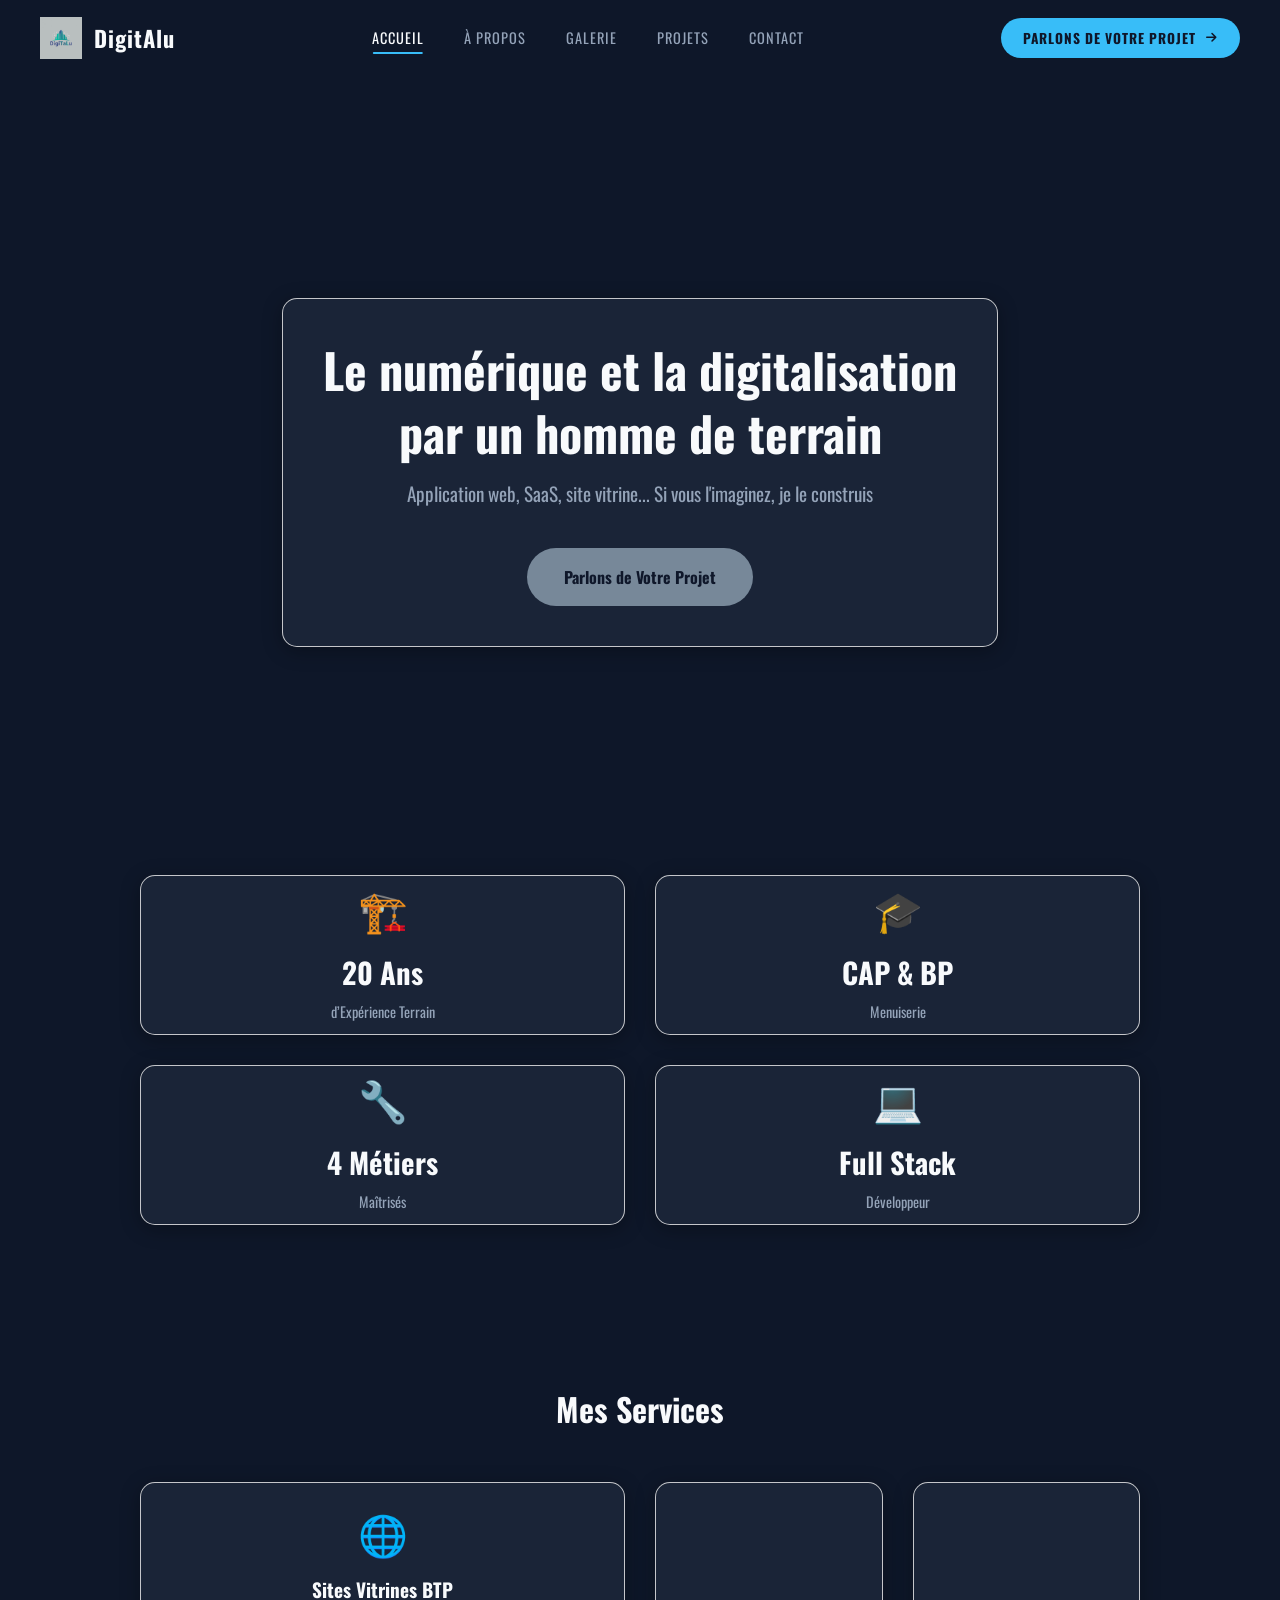
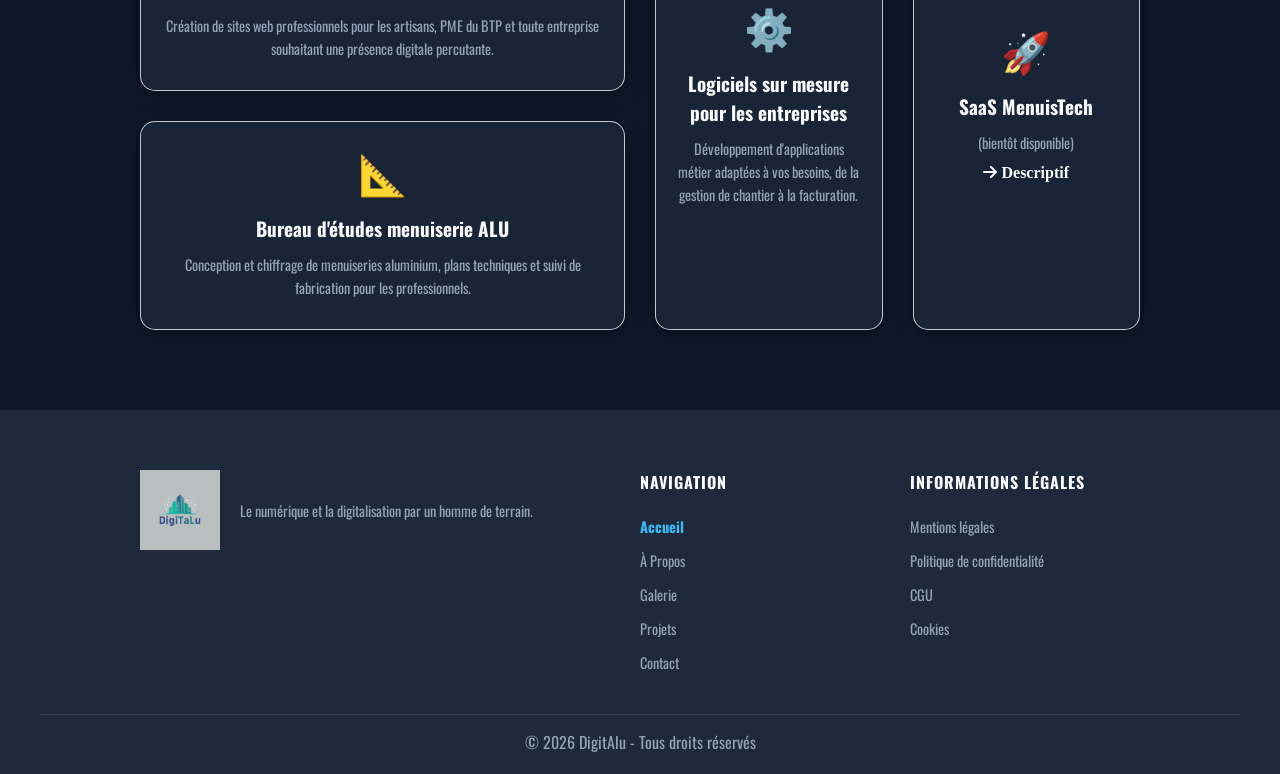
==== commit dfb1aac0: "mise a jour, creation Galerie et creation projet" ====
--- a/index.html
+++ b/index.html
@@ -136,10 +136,10 @@
     <div class="footer-legal">
       <h3>Informations légales</h3>
       <ul>
-        <li><a href="Info Legales/mention-legales.html">Mentions légales</a></li>
-        <li><a href="Info Legales/politique-confidentialite.html">Politique de confidentialité</a></li>
-        <li><a href="Info Legales/cgu.html">CGU</a></li>
-        <li><a href="Info Legales/cookies.html">Cookies</a></li>
+        <li><a href="Info-Legales/mention-legales.html">Mentions légales</a></li>
+        <li><a href="Info-Legales/politique-confidentialite.html">Politique de confidentialité</a></li>
+        <li><a href="Info-Legales/cgu.html">CGU</a></li>
+        <li><a href="Info-Legales/cookies.html">Cookies</a></li>
       </ul>
     </div>
 
--- a/Css/style.css
+++ b/Css/style.css
@@ -21,10 +21,6 @@
 img {
     max-width: 100%;
     height: auto;
-}
-
-* {
-    box-sizing: border-box;
 }
 
 /* ===== NAVBAR ===== */
@@ -56,7 +52,6 @@
     margin: 0 auto;
 }
 
-/* LOGO */
 .navbar-logo {
     display: flex;
     align-items: center;
@@ -65,9 +60,7 @@
     transition: opacity 0.3s ease;
 }
 
-.navbar-logo:hover {
-    opacity: 0.8;
-}
+.navbar-logo:hover { opacity: 0.8; }
 
 .navbar-logo img {
     width: 42px;
@@ -83,7 +76,6 @@
     letter-spacing: 1px;
 }
 
-/* LIENS */
 .navbar-nav {
     display: flex;
     align-items: center;
@@ -122,15 +114,10 @@
 }
 
 .nav-link:hover::after,
-.nav-link.active::after {
-    width: 60%;
-}
-
-.nav-link.active {
-    color: var(--text-primary);
-}
-
-/* CTA */
+.nav-link.active::after { width: 60%; }
+
+.nav-link.active { color: var(--text-primary); }
+
 .navbar-right {
     display: flex;
     align-items: center;
@@ -166,11 +153,8 @@
     transform: translateY(-2px);
 }
 
-.navbar-cta:hover i {
-    transform: translateX(4px);
-}
-
-/* BURGER */
+.navbar-cta:hover i { transform: translateX(4px); }
+
 .navbar-burger {
     display: none;
     flex-direction: column;
@@ -190,19 +174,10 @@
     transition: all 0.3s ease;
 }
 
-.navbar-burger.open span:nth-child(1) {
-    transform: translateY(7px) rotate(45deg);
-}
-
-.navbar-burger.open span:nth-child(2) {
-    opacity: 0;
-}
-
-.navbar-burger.open span:nth-child(3) {
-    transform: translateY(-7px) rotate(-45deg);
-}
-
-/* MENU MOBILE */
+.navbar-burger.open span:nth-child(1) { transform: translateY(7px) rotate(45deg); }
+.navbar-burger.open span:nth-child(2) { opacity: 0; }
+.navbar-burger.open span:nth-child(3) { transform: translateY(-7px) rotate(-45deg); }
+
 .navbar-mobile {
     display: none;
     flex-direction: column;
@@ -211,20 +186,11 @@
     animation: slideDown 0.3s ease;
 }
 
-.navbar-mobile.open {
-    display: flex;
-}
+.navbar-mobile.open { display: flex; }
 
 @keyframes slideDown {
-    from {
-        opacity: 0;
-        transform: translateY(-10px);
-    }
-
-    to {
-        opacity: 1;
-        transform: translateY(0);
-    }
+    from { opacity: 0; transform: translateY(-10px); }
+    to { opacity: 1; transform: translateY(0); }
 }
 
 .nav-link-mobile {
@@ -265,6 +231,17 @@
     color: var(--bg-primary);
 }
 
+/* ===== MAIN ===== */
+main {
+    background-image: url('../Fond ecran/3d-rendering-abstract-building.jpg');
+    background-size: cover;
+    background-position: center;
+    background-color: rgba(15, 23, 42, 0.7);
+    background-blend-mode: overlay;
+    background-attachment: fixed;
+    padding-top: 75px;
+}
+
 /* ===== HERO ===== */
 .hero {
     min-height: 80vh;
@@ -281,6 +258,26 @@
     line-height: 1.3;
     text-align: center;
     color: var(--text-primary);
+}
+
+.hero-content {
+    display: flex;
+    flex-direction: column;
+    align-items: center;
+    max-width: 800px;
+    text-align: center;
+    padding: 40px;
+    border-radius: 15px;
+    border: 1px solid rgba(241, 241, 241, 0.8);
+    background-color: rgba(30, 41, 59, 0.8);
+    box-shadow: 0 4px 20px rgba(0, 0, 0, 0.3);
+}
+
+.hero-subtitle {
+    font-size: 1.2rem;
+    font-family: 'Oswald', sans-serif;
+    color: var(--text-secondary);
+    margin-top: 15px;
 }
 
 .btn-cta {
@@ -304,37 +301,10 @@
     color: var(--accent);
 }
 
-.hero-content {
-    display: flex;
-    flex-direction: column;
-    align-items: center;
-    max-width: 800px;
-    padding: 0 20px;
-    text-align: center;
-    background: rgba(15, 23, 42, 0.6);
-    padding: 40px;
-    border-radius: 15px;
-    border: 1px solid rgba(241, 241, 241, 0.8);
-    background-color: rgba(30, 41, 59, 0.8);
-    box-shadow: 0 4px 20px rgba(0, 0, 0, 0.3);
-}
-
-.hero-subtitle {
-    font-size: 1.2rem;
-    font-family: 'Oswald', sans-serif;
-    color: var(--text-secondary);
-    margin-top: 15px;
-
-}
-
-/* ===== MAIN ===== */
-main {
-    background-image: url('../Fond ecran/3d-rendering-abstract-building.jpg');
-    background-size: cover;
-    background-position: center;
-    background-color: rgba(15, 23, 42, 0.7);
-    background-blend-mode: overlay;
-    background-attachment: scroll;
+.cta-section {
+    display: flex;
+    justify-content: center;
+    padding: 60px 20px 80px;
 }
 
 /* ===== STATS ===== */
@@ -346,11 +316,35 @@
 .stats-grid {
     display: grid;
     grid-template-columns: repeat(4, 1fr);
-    grid-template-rows: auto;
-    gap: 20px;
+    grid-auto-rows: 160px;
+    justify-content: center;
+    gap: 30px;
     max-width: 1000px;
     margin: 0 auto;
     width: 100%;
+}
+
+.stat-card:nth-child(1),
+.stat-card:nth-child(2),
+.stat-card:nth-child(3),
+.stat-card:nth-child(4) {
+    grid-column: span 2;
+    grid-row: auto;
+}
+
+.stat-card {
+    display: flex;
+    flex-direction: column;
+    justify-content: center;
+    height: 100%;
+    align-items: center;
+    text-align: center;
+    padding: 30px 20px;
+    border-radius: 15px;
+    border: 1px solid rgba(241, 241, 241, 0.8);
+    transition: all 0.3s ease;
+    background-color: rgba(30, 41, 59, 0.8);
+    box-shadow: 0 4px 20px rgba(0, 0, 0, 0.3);
 }
 
 .stat-card:hover {
@@ -359,40 +353,7 @@
     border-color: var(--accent);
 }
 
-.stat-card {
-    display: flex;
-    flex-direction: column;
-    justify-content: center;
-    height: 100%;
-    align-items: center;
-    text-align: center;
-    padding: 30px 20px;
-    border-radius: 15px;
-    border: 1px solid rgba(241, 241, 241, 0.8);
-    transition: all 0.3s ease;
-    background-color: rgba(30, 41, 59, 0.8);
-    box-shadow: 0 4px 20px rgba(0, 0, 0, 0.3);
-}
-.stat-card:nth-child(1) {
-    grid-column: span 2;
-    grid-row: span 2;
-}
-
-.stat-card:nth-child(2) {
-    grid-column: span 2;
-}
-
-.stat-card:nth-child(3) {
-    grid-column: span 1;
-}
-
-.stat-card:nth-child(4) {
-    grid-column: span 1;
-}
-.stat-icon {
-    font-size: 2.5rem;
-    margin-bottom: 15px;
-}
+.stat-icon { font-size: 2.5rem; margin-bottom: 15px; }
 
 .stat-number {
     font-size: 1.8rem;
@@ -406,96 +367,20 @@
     font-family: 'Oswald', sans-serif;
     color: var(--text-secondary);
     margin-top: 8px;
-}
-
-/* ===== FOOTER ===== */
-footer {
-    background-color: var(--bg-secondary);
-    padding: 60px 40px 20px;
-}
-
-.footer-grid {
-    display: grid;
-    align-items: start;
-    grid-template-columns: 2fr 1fr 1fr;
-    gap: 40px;
-    max-width: 1000px;
-    margin: 0 auto;
-}
-
-.footer-brand {
-    display: flex;
-    flex-direction: row;
-    align-items: center;
-    gap: 20px;
-}
-
-.footer-brand img {
-    width: 80px;
-    height: 80px;
-    object-fit: contain;
-    margin-bottom: 15px;
-}
-
-.footer-brand p {
-    color: var(--text-secondary);
-    font-family: 'Oswald', sans-serif;
-    font-size: 0.9rem;
-    line-height: 1.6;
-}
-
-.footer-links ul li a.active,
-.footer-legal ul li a.active {
-    color: var(--accent);
-    text-decoration: none;
-    font-weight: 700;
-}
-
-.footer-links h3,
-.footer-legal h3 {
-    color: var(--text-primary);
-    font-family: 'Oswald', sans-serif;
-    font-size: 1rem;
-    margin-bottom: 20px;
-    text-transform: uppercase;
-    letter-spacing: 1px;
-}
-
-.footer-links ul,
-.footer-legal ul {
-    list-style: none;
-    font-family: 'Oswald', sans-serif;
-    display: flex;
-    flex-direction: column;
-    gap: 10px;
-}
-
-.footer-links a,
-.footer-legal a {
-    color: var(--text-secondary);
-    text-decoration: none;
-    font-size: 0.9rem;
-    transition: color 0.3s ease;
-}
-
-.footer-links a:hover,
-.footer-legal a:hover {
-    color: var(--accent);
-}
-
-.footer-bottom {
-    text-align: center;
-    font-family: 'Oswald', sans-serif;
-    padding-top: 15px;
-    margin-top: 40px;
-    color: var(--text-secondary);
-    border-top: 1px solid rgba(255, 255, 255, 0.1);
 }
 
 /* ===== SERVICES ===== */
 .services {
     padding: 80px 40px;
     width: 100%;
+}
+
+.services h2 {
+    font-family: 'Oswald', sans-serif;
+    font-size: 2rem;
+    text-align: center;
+    margin-bottom: 50px;
+    color: var(--text-primary);
 }
 
 .service-grid {
@@ -508,21 +393,10 @@
     width: 100%;
 }
 
-.service-card:nth-child(1) {
-    grid-column: span 2;
-}
-
-.service-card:nth-child(2) {
-    grid-row: span 2;
-}
-
-.service-card:nth-child(3) {
-    grid-row: span 2;
-}
-
-.service-card:nth-child(4) {
-    grid-column: span 2;
-}
+.service-card:nth-child(1) { grid-column: span 2; }
+.service-card:nth-child(2) { grid-row: span 2; }
+.service-card:nth-child(3) { grid-row: span 2; }
+.service-card:nth-child(4) { grid-column: span 2; }
 
 .service-card {
     display: flex;
@@ -539,6 +413,28 @@
     box-shadow: 0 4px 20px rgba(0, 0, 0, 0.3);
 }
 
+.service-card:hover {
+    box-shadow: 0 0 20px rgba(56, 189, 248, 0.3);
+    transform: translateY(-10px);
+    border-color: var(--accent);
+}
+
+.service-icon { font-size: 2.5rem; margin-bottom: 15px; }
+
+.service-card h3 {
+    font-family: 'Oswald', sans-serif;
+    font-size: 1.2rem;
+    color: var(--text-primary);
+    margin-bottom: 10px;
+}
+
+.service-card p {
+    font-family: 'Oswald', sans-serif;
+    font-size: 0.9rem;
+    color: var(--text-secondary);
+    line-height: 1.6;
+}
+
 .service-card a {
     text-decoration: none;
     color: var(--text-primary);
@@ -553,12 +449,6 @@
     transform: translate(5px);
 }
 
-.service-card:hover {
-    box-shadow: 0 0 20px rgba(56, 189, 248, 0.3);
-    transform: translateY(-10px);
-    border-color: var(--accent);
-}
-
 .service-link {
     text-decoration: none;
     color: var(--text-primary);
@@ -574,442 +464,85 @@
     transform: translateX(5px);
 }
 
-.services h2 {
-    font-family: 'Oswald', sans-serif;
-    font-size: 2rem;
-    text-align: center;
-    margin-bottom: 50px;
-    color: var(--text-primary);
-}
-
-.service-icon {
-    font-size: 2.5rem;
-    margin-bottom: 15px;
-}
-
-.service-card h3 {
-    font-family: 'Oswald', sans-serif;
-    font-size: 1.2rem;
-    color: var(--text-primary);
-    margin-bottom: 10px;
-}
-
-.service-card p {
+/* ===== FOOTER ===== */
+footer {
+    background-color: var(--bg-secondary);
+    padding: 60px 40px 20px;
+}
+
+.footer-grid {
+    display: grid;
+    align-items: start;
+    grid-template-columns: 2fr 1fr 1fr;
+    gap: 40px;
+    max-width: 1000px;
+    margin: 0 auto;
+}
+
+.footer-brand {
+    display: flex;
+    flex-direction: row;
+    align-items: center;
+    gap: 20px;
+}
+
+.footer-brand img {
+    width: 80px;
+    height: 80px;
+    object-fit: contain;
+}
+
+.footer-brand p {
+    color: var(--text-secondary);
     font-family: 'Oswald', sans-serif;
     font-size: 0.9rem;
-    color: var(--text-secondary);
     line-height: 1.6;
 }
 
-/* ===== A PROPOS NOUVEAU ===== */
-.competence {
-    font-family: 'Oswald', sans-serif;
-    padding: 80px 40px;
-    width: 100%;
-    max-width: 1200px;
-    margin: 0 auto;
-}
-.cta-section {
-    display: flex;
-    justify-content: center;
-    padding: 60px 20px 80px;
-}
-
-.competence h2 {
-    font-size: 2.5rem;
-    text-align: center;
-    width: 100%;
-    margin-bottom: 50px;
-    display: block;
-}
-
-.competence-group {
-    margin-bottom: 60px;
-}
-
-.competence h3 {
-    font-family: 'Oswald', sans-serif;
-    font-size: 1.2rem;
-    color: var(--text-secondary);
-    letter-spacing: 2px;
-    text-transform: uppercase;
-    margin-bottom: 30px;
-    text-align: center;
-}
-
-.competence-grid {
-    display: grid;
-    grid-template-columns: repeat(4, 1fr);
-    gap: 30px;
-    max-width: 700px;
-    margin: 0 auto;
-}
-
-.competence-wrapper {
-    display: flex;
-    flex-direction: column;
-    align-items: center;
-    gap: 10px;
-}
-
-.competence-wrapper p {
-    font-family: 'Oswald', sans-serif;
-    font-size: 0.75rem;
-    color: var(--text-secondary);
-    letter-spacing: 1px;
-    text-align: center;
-}
-
-.competence-card {
-    display: flex;
-    justify-content: center;
-    align-items: center;
-    height: 90px;
-    width: 90px;
-    border-radius: 50%;
-    border: 1px solid rgba(56, 189, 248, 0.2);
-    transition: all 0.3s ease;
-    background: linear-gradient(135deg, rgba(56, 189, 248, 0.1), rgba(30, 41, 59, 0.9));
-}
-
-.competence-card i {
-    font-size: 36px;
-}
-
-.competence-card:hover {
-    box-shadow: 0 0 20px rgba(56, 189, 248, 0.3);
-    transform: translateY(-5px);
-    border-color: var(--accent);
-}
-
-.work-grid {
-    display: grid;
-    grid-template-columns: repeat(5, 1fr);
-    gap: 30px;
-    max-width: 900px;
-    margin: 0 auto;
-}
-
-.work-wrapper {
-    display: flex;
-    flex-direction: column;
-    align-items: center;
-    gap: 10px;
-}
-
-.work-wrapper p {
-    font-family: 'Oswald', sans-serif;
-    font-size: 0.7rem;
-    color: var(--text-secondary);
-    letter-spacing: 1px;
-    text-align: center;
-}
-
-.work-card {
-    display: flex;
-    justify-content: center;
-    align-items: center;
-    height: 90px;
-    width: 90px;
-    border-radius: 50%;
-    border: 1px solid rgba(56, 189, 248, 0.2);
-    transition: all 0.3s ease;
-    background: linear-gradient(135deg, rgba(56, 189, 248, 0.1), rgba(30, 41, 59, 0.9));
-    overflow: hidden;
-}
-
-.work-card img {
-    width: 50px;
-    height: 50px;
-    object-fit: contain;
-}
-
-.work-card:hover {
-    box-shadow: 0 0 20px rgba(56, 189, 248, 0.3);
-    transform: translateY(-5px);
-    border-color: var(--accent);
-}
-
-.accent {
-    color: var(--accent);
-}
-
-.about-hero {
-    display: grid;
-    grid-template-columns: 1fr 1fr;
-    gap: 60px;
-    align-items: center;
-    padding: 80px 60px;
-    max-width: 1200px;
-    margin: 0 auto;
-}
-
-.about-hero-tag {
-    font-family: 'Oswald', sans-serif;
-    font-size: 0.8rem;
-    letter-spacing: 4px;
-    text-transform: uppercase;
-    color: var(--accent);
+.footer-links h3,
+.footer-legal h3 {
+    color: var(--text-primary);
+    font-family: 'Oswald', sans-serif;
+    font-size: 1rem;
     margin-bottom: 20px;
-    border: 1px solid rgba(56, 189, 248, 0.3);
-    display: inline-block;
-    padding: 6px 14px;
-    border-radius: 20px;
-}
-
-.about-hero-content h1 {
-    font-family: 'Oswald', sans-serif;
-    font-size: 2.8rem;
-    font-weight: 700;
-    line-height: 1.2;
-    color: var(--text-primary);
-    margin-bottom: 20px;
-}
-
-.about-hero-content p {
-    font-family: 'Oswald', sans-serif;
-    font-size: 1rem;
-    color: var(--text-secondary);
-    line-height: 1.8;
-    margin-bottom: 40px;
-}
-
-.about-hero-stats {
-    display: flex;
-    align-items: center;
-    gap: 25px;
-}
-
-.about-stat {
-    display: flex;
-    flex-direction: column;
-    align-items: center;
-}
-
-.about-stat-number {
-    font-family: 'Oswald', sans-serif;
-    font-size: 2.5rem;
-    font-weight: 700;
-    color: var(--accent);
-}
-
-.about-stat-label {
-    font-family: 'Oswald', sans-serif;
-    font-size: 0.75rem;
-    color: var(--text-secondary);
     text-transform: uppercase;
     letter-spacing: 1px;
 }
 
-.about-stat-divider {
-    width: 1px;
-    height: 40px;
-    background: rgba(56, 189, 248, 0.3);
-}
-
-.about-hero-visual {
-    display: grid;
-    grid-template-columns: 1fr 1fr;
-    gap: 15px;
-}
-
-.about-hero-card {
+.footer-links ul,
+.footer-legal ul {
+    list-style: none;
+    font-family: 'Oswald', sans-serif;
     display: flex;
     flex-direction: column;
-    align-items: center;
-    justify-content: center;
-    text-align: center;
-    padding: 25px 15px;
-    border-radius: 15px;
-    border: 1px solid rgba(241, 241, 241, 0.8);
-    background: rgba(30, 41, 59, 0.8);
-    transition: all 0.3s ease;
-    gap: 8px;
-}
-
-.about-hero-card:hover {
-    transform: translateY(-5px);
-    border-color: var(--accent);
-    box-shadow: 0 0 20px rgba(56, 189, 248, 0.2);
-}
-
-.accent-card {
-    background: rgba(56, 189, 248, 0.1);
-    border-color: rgba(56, 189, 248, 0.3);
-}
-
-.about-card-icon {
-    font-size: 2rem;
-}
-
-.about-hero-card p {
-    font-family: 'Oswald', sans-serif;
-    font-size: 0.85rem;
-    color: var(--text-primary);
-    font-weight: 600;
-}
-
-.about-hero-card span {
-    font-family: 'Oswald', sans-serif;
-    font-size: 0.75rem;
+    gap: 10px;
+}
+
+.footer-links a,
+.footer-legal a {
+    color: var(--text-secondary);
+    text-decoration: none;
+    font-size: 0.9rem;
+    transition: color 0.3s ease;
+}
+
+.footer-links a:hover,
+.footer-legal a:hover { color: var(--accent); }
+
+.footer-links ul li a.active,
+.footer-legal ul li a.active {
     color: var(--accent);
-}
-
-/* VISION */
-.about-vision-new {
-    padding: 80px 60px;
-    background: rgba(56, 189, 248, 0.05);
-    border-top: 1px solid rgba(56, 189, 248, 0.1);
-    border-bottom: 1px solid rgba(56, 189, 248, 0.1);
-}
-
-.vision-quote {
-    max-width: 800px;
-    margin: 0 auto;
-    text-align: center;
-    position: relative;
-}
-
-.vision-quote-mark {
-    font-family: 'Oswald', sans-serif;
-    font-size: 8rem;
-    color: var(--accent);
-    opacity: 0.2;
-    line-height: 0.5;
-    margin-bottom: 20px;
-}
-
-.vision-quote p {
-    font-family: 'Oswald', sans-serif;
-    font-size: 1.3rem;
-    color: var(--text-primary);
-    line-height: 1.8;
-    margin-bottom: 30px;
-}
-
-.vision-quote strong {
-    color: var(--accent);
-}
-
-.vision-signature {
-    font-family: 'Oswald', sans-serif;
-    font-size: 0.9rem;
-    color: var(--text-secondary);
-    letter-spacing: 2px;
-}
-
-/* TIMELINE */
-.about-timeline {
-    padding: 80px 60px;
-    max-width: 900px;
-    margin: 0 auto;
-}
-
-.about-timeline h2 {
-    font-family: 'Oswald', sans-serif;
-    font-size: 2rem;
-    color: var(--text-primary);
-    text-align: center;
-    margin-bottom: 60px;
-}
-
-.timeline {
-    position: relative;
-    padding-left: 40px;
-}
-
-.timeline::before {
-    content: '';
-    position: absolute;
-    left: 10px;
-    top: 0;
-    bottom: 0;
-    width: 2px;
-    background: linear-gradient(to bottom, var(--accent), rgba(56, 189, 248, 0.1));
-}
-
-.timeline-item {
-    position: relative;
-    margin-bottom: 50px;
-}
-
-.timeline-dot {
-    position: absolute;
-    left: -35px;
-    top: 5px;
-    width: 14px;
-    height: 14px;
-    border-radius: 50%;
-    background: var(--bg-secondary);
-    border: 2px solid var(--accent);
-    transition: all 0.3s ease;
-}
-
-.timeline-dot.active {
-    background: var(--accent);
-    box-shadow: 0 0 15px rgba(56, 189, 248, 0.6);
-}
-
-.timeline-item:hover .timeline-dot {
-    background: var(--accent);
-    box-shadow: 0 0 10px rgba(56, 189, 248, 0.4);
-}
-
-.timeline-date {
-    font-family: 'Oswald', sans-serif;
-    font-size: 0.8rem;
-    letter-spacing: 2px;
-    color: var(--accent);
-    text-transform: uppercase;
-    margin-bottom: 8px;
-    display: block;
-}
-
-.timeline-content h3 {
-    font-family: 'Oswald', sans-serif;
-    font-size: 1.2rem;
-    color: var(--text-primary);
-    margin-bottom: 10px;
-}
-
-.timeline-content p {
-    font-family: 'Oswald', sans-serif;
-    font-size: 0.9rem;
-    color: var(--text-secondary);
-    line-height: 1.7;
-}
-
-
-/* ===== BOUTON BURGER STYLE & ANIMATION ===== */
-.burger-menu {
-    display: none;
-    background: none;
-    border: none;
-    cursor: pointer;
-    padding: 10px;
-    z-index: 1100;
-}
-
-.burger-line {
-    display: block;
-    width: 30px;
-    height: 3px;
-    margin: 6px auto;
-    background-color: var(--text-primary);
-    border-radius: 3px;
-    transition: all 0.3s ease-in-out;
-}
-
-.burger-menu.open .burger-line:nth-child(1) {
-    transform: translateY(9px) rotate(45deg);
-}
-
-.burger-menu.open .burger-line:nth-child(2) {
-    opacity: 0;
-}
-
-.burger-menu.open .burger-line:nth-child(3) {
-    transform: translateY(-9px) rotate(-45deg);
+    font-weight: 700;
+    text-decoration: none;
+}
+
+.footer-bottom {
+    text-align: center;
+    font-family: 'Oswald', sans-serif;
+    padding-top: 15px;
+    margin-top: 40px;
+    color: var(--text-secondary);
+    border-top: 1px solid rgba(255, 255, 255, 0.1);
 }
 
 /* ===== CONTACT ===== */
@@ -1017,7 +550,7 @@
     display: flex;
     flex-direction: column;
     align-items: center;
-    padding: 140px 40px 20px;
+    padding: 120px 20px 40px;
     min-height: 80vh;
     font-family: 'Oswald', sans-serif;
 }
@@ -1073,25 +606,19 @@
     pointer-events: none;
 }
 
-.input-group textarea~label {
-    top: 25px;
-}
-
-.input-group input:focus~label,
-.input-group input:not(:placeholder-shown)~label,
-.input-group textarea:focus~label,
-.input-group textarea:not(:placeholder-shown)~label,
-.input-group select:focus~label,
-.input-group select:not([value=""]):valid~label {
+.input-group textarea ~ label { top: 25px; }
+
+.input-group input:focus ~ label,
+.input-group input:not(:placeholder-shown) ~ label,
+.input-group textarea:focus ~ label,
+.input-group textarea:not(:placeholder-shown) ~ label,
+.input-group select:focus ~ label,
+.input-group select:not([value=""]):valid ~ label {
     top: -12px;
     left: 10px;
     font-size: 1rem;
     color: white;
     padding: 0 5px;
-}
-
-.input-group:last-child {
-    position: relative;
 }
 
 #contactForm input:focus,
@@ -1130,46 +657,15 @@
     transform: translate(-50%, -50%);
 }
 
-.btn-text {
-    transition: opacity 0.3s ease;
-}
-
-.btn-contact:hover .btn-text {
-    opacity: 0;
-}
-
-.btn-contact.sending::after {
-    display: none;
-}
-
-.btn-contact.sending:hover::after {
-    display: none;
-}
-
-.btn-contact.sent:hover::after {
-    display: none;
-}
-
-.btn-contact.sent:hover .btn-text {
-    opacity: 1;
-}
-
-.btn-contact.sent:hover {
-    font-size: 1rem;
-    background-color: lightslategray;
-    border: 2px solid transparent;
-}
-
-.btn-contact.sending {
-    background-color: transparent;
-    border: none;
-}
-
-.btn-contact.sent {
-    background-color: lightslategray;
-    border: 2px solid transparent;
-    font-size: 1rem;
-}
+.btn-text { transition: opacity 0.3s ease; }
+.btn-contact:hover .btn-text { opacity: 0; }
+.btn-contact.sending::after { display: none; }
+.btn-contact.sending:hover::after { display: none; }
+.btn-contact.sent:hover::after { display: none; }
+.btn-contact.sent:hover .btn-text { opacity: 1; }
+.btn-contact.sent:hover { font-size: 1rem; background-color: lightslategray; border: 2px solid transparent; }
+.btn-contact.sending { background-color: transparent; border: none; }
+.btn-contact.sent { background-color: lightslategray; border: 2px solid transparent; font-size: 1rem; }
 
 .rgpd-group {
     display: flex;
@@ -1215,6 +711,929 @@
     cursor: pointer;
 }
 
+/* ===== A PROPOS ===== */
+.accent { color: var(--accent); }
+
+.about-hero {
+    display: grid;
+    grid-template-columns: 1fr 1fr;
+    gap: 60px;
+    align-items: center;
+    padding: 80px 60px;
+    max-width: 1200px;
+    margin: 0 auto;
+}
+
+.about-hero-tag {
+    font-family: 'Oswald', sans-serif;
+    font-size: 0.8rem;
+    letter-spacing: 4px;
+    text-transform: uppercase;
+    color: var(--accent);
+    margin-bottom: 20px;
+    border: 1px solid rgba(56, 189, 248, 0.3);
+    display: inline-block;
+    padding: 6px 14px;
+    border-radius: 20px;
+}
+
+.about-hero-content h1 {
+    font-family: 'Oswald', sans-serif;
+    font-size: 2.8rem;
+    font-weight: 700;
+    line-height: 1.2;
+    color: var(--text-primary);
+    margin-bottom: 20px;
+}
+
+.about-hero-content p {
+    font-family: 'Oswald', sans-serif;
+    font-size: 1rem;
+    color: var(--text-secondary);
+    line-height: 1.8;
+    margin-bottom: 40px;
+}
+
+.about-hero-stats {
+    display: flex;
+    align-items: center;
+    gap: 25px;
+}
+
+.about-stat {
+    display: flex;
+    flex-direction: column;
+    align-items: center;
+}
+
+.about-stat-number {
+    font-family: 'Oswald', sans-serif;
+    font-size: 2.5rem;
+    font-weight: 700;
+    color: var(--accent);
+}
+
+.about-stat-label {
+    font-family: 'Oswald', sans-serif;
+    font-size: 0.75rem;
+    color: var(--text-secondary);
+    text-transform: uppercase;
+    letter-spacing: 1px;
+}
+
+.about-stat-divider {
+    width: 1px;
+    height: 40px;
+    background: rgba(56, 189, 248, 0.3);
+}
+
+.about-hero-visual {
+    display: grid;
+    grid-template-columns: 1fr 1fr;
+    gap: 15px;
+}
+
+.about-hero-card {
+    display: flex;
+    flex-direction: column;
+    align-items: center;
+    justify-content: center;
+    text-align: center;
+    padding: 25px 15px;
+    border-radius: 15px;
+    border: 1px solid rgba(255, 255, 255, 0.1);
+    background: rgba(30, 41, 59, 0.8);
+    transition: all 0.3s ease;
+    gap: 8px;
+}
+
+.about-hero-card:hover {
+    transform: translateY(-5px);
+    border-color: var(--accent);
+    box-shadow: 0 0 20px rgba(56, 189, 248, 0.2);
+}
+
+.accent-card {
+    background: rgba(56, 189, 248, 0.1);
+    border-color: rgba(56, 189, 248, 0.3);
+}
+
+.about-card-icon { font-size: 2rem; }
+
+.about-hero-card p {
+    font-family: 'Oswald', sans-serif;
+    font-size: 0.85rem;
+    color: var(--text-primary);
+    font-weight: 600;
+}
+
+.about-hero-card span {
+    font-family: 'Oswald', sans-serif;
+    font-size: 0.75rem;
+    color: var(--accent);
+}
+
+.about-vision-new {
+    padding: 80px 60px;
+    background: rgba(56, 189, 248, 0.05);
+    border-top: 1px solid rgba(56, 189, 248, 0.1);
+    border-bottom: 1px solid rgba(56, 189, 248, 0.1);
+}
+
+.vision-quote {
+    max-width: 800px;
+    margin: 0 auto;
+    text-align: center;
+    position: relative;
+}
+
+.vision-quote-mark {
+    font-family: 'Oswald', sans-serif;
+    font-size: 8rem;
+    color: var(--accent);
+    opacity: 0.2;
+    line-height: 0.5;
+    margin-bottom: 20px;
+}
+
+.vision-quote p {
+    font-family: 'Oswald', sans-serif;
+    font-size: 1.3rem;
+    color: var(--text-primary);
+    line-height: 1.8;
+    margin-bottom: 30px;
+}
+
+.vision-quote strong { color: var(--accent); }
+
+.vision-signature {
+    font-family: 'Oswald', sans-serif;
+    font-size: 0.9rem;
+    color: var(--text-secondary);
+    letter-spacing: 2px;
+}
+
+.about-timeline {
+    padding: 80px 60px;
+    max-width: 900px;
+    margin: 0 auto;
+}
+
+.about-timeline h2 {
+    font-family: 'Oswald', sans-serif;
+    font-size: 2rem;
+    color: var(--text-primary);
+    text-align: center;
+    margin-bottom: 60px;
+}
+
+.timeline {
+    position: relative;
+    padding-left: 40px;
+}
+
+.timeline::before {
+    content: '';
+    position: absolute;
+    left: 10px;
+    top: 0;
+    bottom: 0;
+    width: 2px;
+    background: linear-gradient(to bottom, var(--accent), rgba(56, 189, 248, 0.1));
+}
+
+.timeline-item {
+    position: relative;
+    margin-bottom: 50px;
+}
+
+.timeline-dot {
+    position: absolute;
+    left: -35px;
+    top: 5px;
+    width: 14px;
+    height: 14px;
+    border-radius: 50%;
+    background: var(--bg-secondary);
+    border: 2px solid var(--accent);
+    transition: all 0.3s ease;
+}
+
+.timeline-dot.active {
+    background: var(--accent);
+    box-shadow: 0 0 15px rgba(56, 189, 248, 0.6);
+}
+
+.timeline-item:hover .timeline-dot {
+    background: var(--accent);
+    box-shadow: 0 0 10px rgba(56, 189, 248, 0.4);
+}
+
+.timeline-date {
+    font-family: 'Oswald', sans-serif;
+    font-size: 0.8rem;
+    letter-spacing: 2px;
+    color: var(--accent);
+    text-transform: uppercase;
+    margin-bottom: 8px;
+    display: block;
+}
+
+.timeline-content h3 {
+    font-family: 'Oswald', sans-serif;
+    font-size: 1.2rem;
+    color: var(--text-primary);
+    margin-bottom: 10px;
+}
+
+.timeline-content p {
+    font-family: 'Oswald', sans-serif;
+    font-size: 0.9rem;
+    color: var(--text-secondary);
+    line-height: 1.7;
+}
+
+/* ===== COMPÉTENCES ===== */
+.competence {
+    font-family: 'Oswald', sans-serif;
+    padding: 80px 40px;
+    width: 100%;
+    max-width: 1200px;
+    margin: 0 auto;
+}
+
+.competence h2 {
+    font-size: 2.5rem;
+    text-align: center;
+    width: 100%;
+    margin-bottom: 50px;
+    display: block;
+}
+
+.competence-group { margin-bottom: 60px; }
+
+.competence h3 {
+    font-family: 'Oswald', sans-serif;
+    font-size: 1.2rem;
+    color: var(--text-secondary);
+    letter-spacing: 2px;
+    text-transform: uppercase;
+    margin-bottom: 30px;
+    text-align: center;
+}
+
+.competence-grid {
+    display: grid;
+    grid-template-columns: repeat(4, 1fr);
+    gap: 30px;
+    max-width: 700px;
+    margin: 0 auto;
+}
+
+.competence-wrapper {
+    display: flex;
+    flex-direction: column;
+    align-items: center;
+    gap: 10px;
+}
+
+.competence-wrapper p {
+    font-family: 'Oswald', sans-serif;
+    font-size: 0.75rem;
+    color: var(--text-secondary);
+    letter-spacing: 1px;
+    text-align: center;
+}
+
+.competence-card {
+    display: flex;
+    justify-content: center;
+    align-items: center;
+    height: 90px;
+    width: 90px;
+    border-radius: 50%;
+    border: 1px solid rgba(56, 189, 248, 0.2);
+    transition: all 0.3s ease;
+    background: linear-gradient(135deg, rgba(56, 189, 248, 0.1), rgba(30, 41, 59, 0.9));
+}
+
+.competence-card i { font-size: 36px; }
+
+.competence-card:hover {
+    box-shadow: 0 0 20px rgba(56, 189, 248, 0.3);
+    transform: translateY(-5px);
+    border-color: var(--accent);
+}
+
+.work-grid {
+    display: grid;
+    grid-template-columns: repeat(5, 1fr);
+    gap: 30px;
+    max-width: 900px;
+    margin: 0 auto;
+}
+
+.work-wrapper {
+    display: flex;
+    flex-direction: column;
+    align-items: center;
+    gap: 10px;
+}
+
+.work-wrapper p {
+    font-family: 'Oswald', sans-serif;
+    font-size: 0.7rem;
+    color: var(--text-secondary);
+    letter-spacing: 1px;
+    text-align: center;
+}
+
+.work-card {
+    display: flex;
+    justify-content: center;
+    align-items: center;
+    height: 90px;
+    width: 90px;
+    border-radius: 50%;
+    border: 1px solid rgba(56, 189, 248, 0.2);
+    transition: all 0.3s ease;
+    background: linear-gradient(135deg, rgba(56, 189, 248, 0.1), rgba(30, 41, 59, 0.9));
+    overflow: hidden;
+}
+
+.work-card img {
+    width: 50px;
+    height: 50px;
+    object-fit: contain;
+}
+
+.work-card:hover {
+    box-shadow: 0 0 20px rgba(56, 189, 248, 0.3);
+    transform: translateY(-5px);
+    border-color: var(--accent);
+}
+
+/* ===== BURGER (ancien) ===== */
+.burger-menu {
+    display: none;
+    background: none;
+    border: none;
+    cursor: pointer;
+    padding: 10px;
+    z-index: 1100;
+}
+
+.burger-line {
+    display: block;
+    width: 30px;
+    height: 3px;
+    margin: 6px auto;
+    background-color: var(--text-primary);
+    border-radius: 3px;
+    transition: all 0.3s ease-in-out;
+}
+
+/* ===== GALERIE ===== */
+.galerie-page {
+    padding: 120px 40px 80px;
+    max-width: 1200px;
+    margin: 0 auto;
+}
+
+.galerie-header {
+    text-align: center;
+    margin-bottom: 60px;
+}
+
+.galerie-header h1 {
+    font-family: 'Oswald', sans-serif;
+    font-size: 2.5rem;
+    color: var(--text-primary);
+    margin-bottom: 15px;
+}
+
+.galerie-header p {
+    font-family: 'Oswald', sans-serif;
+    font-size: 1rem;
+    color: var(--text-secondary);
+    max-width: 600px;
+    margin: 0 auto;
+    line-height: 1.7;
+}
+
+.galerie-filtres {
+    display: flex;
+    flex-wrap: wrap;
+    justify-content: center;
+    gap: 10px;
+    margin-bottom: 50px;
+}
+
+.filtre-btn {
+    font-family: 'Oswald', sans-serif;
+    font-size: 0.85rem;
+    letter-spacing: 2px;
+    text-transform: uppercase;
+    padding: 10px 24px;
+    border: 1px solid rgba(56, 189, 248, 0.3);
+    background: transparent;
+    color: var(--text-secondary);
+    cursor: pointer;
+    border-radius: 30px;
+    transition: all 0.3s ease;
+}
+
+.filtre-btn:hover,
+.filtre-btn.actif {
+    background: var(--accent);
+    border-color: var(--accent);
+    color: var(--bg-primary);
+}
+
+.galerie-grid {
+    columns: 3;
+    column-gap: 20px;
+}
+
+.galerie-item {
+    break-inside: avoid;
+    margin-bottom: 20px;
+    position: relative;
+    overflow: hidden;
+    border-radius: 8px;
+    cursor: pointer;
+    border: 1px solid rgba(255, 255, 255, 0.05);
+    transition: transform 0.3s ease, box-shadow 0.3s ease;
+}
+
+.galerie-item:hover {
+    transform: translateY(-4px);
+    box-shadow: 0 10px 40px rgba(56, 189, 248, 0.2);
+}
+
+.galerie-item img {
+    width: 100%;
+    height: auto;
+    display: block;
+    transition: transform 0.4s ease;
+}
+
+.galerie-item:hover img { transform: scale(1.04); }
+
+.galerie-overlay {
+    position: absolute;
+    inset: 0;
+    background: linear-gradient(to top, rgba(15, 23, 42, 0.95) 0%, transparent 60%);
+    opacity: 0;
+    transition: opacity 0.3s ease;
+    display: flex;
+    flex-direction: column;
+    justify-content: flex-end;
+    padding: 20px;
+}
+
+.galerie-item:hover .galerie-overlay { opacity: 1; }
+
+.galerie-overlay-titre {
+    font-family: 'Oswald', sans-serif;
+    font-size: 0.95rem;
+    color: var(--text-primary);
+    letter-spacing: 1px;
+    margin-bottom: 6px;
+}
+
+.galerie-overlay-tag {
+    font-family: 'Oswald', sans-serif;
+    font-size: 0.7rem;
+    letter-spacing: 3px;
+    text-transform: uppercase;
+    color: var(--accent);
+}
+
+.galerie-overlay-icon {
+    position: absolute;
+    top: 15px;
+    right: 15px;
+    width: 36px;
+    height: 36px;
+    background: rgba(56, 189, 248, 0.2);
+    border: 1px solid var(--accent);
+    border-radius: 50%;
+    display: flex;
+    align-items: center;
+    justify-content: center;
+    color: var(--accent);
+    font-size: 0.8rem;
+}
+
+.galerie-item.hidden { display: none; }
+
+.lightbox {
+    position: fixed;
+    inset: 0;
+    background: rgba(0, 0, 0, 0.95);
+    z-index: 9999;
+    display: none;
+    align-items: center;
+    justify-content: center;
+    padding: 20px;
+}
+
+.lightbox.open { display: flex; }
+
+.lightbox-inner {
+    position: relative;
+    max-width: 1000px;
+    width: 100%;
+    text-align: center;
+}
+
+.lightbox-img {
+    max-height: 80vh;
+    max-width: 100%;
+    border-radius: 8px;
+    object-fit: contain;
+    border: 1px solid rgba(56, 189, 248, 0.2);
+}
+
+.lightbox-info { margin-top: 20px; }
+
+.lightbox-titre {
+    font-family: 'Oswald', sans-serif;
+    font-size: 1.2rem;
+    color: var(--text-primary);
+    letter-spacing: 2px;
+}
+
+.lightbox-tag {
+    font-family: 'Oswald', sans-serif;
+    font-size: 0.75rem;
+    letter-spacing: 3px;
+    text-transform: uppercase;
+    color: var(--accent);
+    margin-top: 6px;
+}
+
+.lightbox-close {
+    position: fixed;
+    top: 20px;
+    right: 25px;
+    background: none;
+    border: 1px solid rgba(255, 255, 255, 0.2);
+    color: white;
+    font-size: 1.2rem;
+    width: 40px;
+    height: 40px;
+    border-radius: 50%;
+    cursor: pointer;
+    display: flex;
+    align-items: center;
+    justify-content: center;
+    transition: all 0.3s ease;
+}
+
+.lightbox-close:hover {
+    border-color: var(--accent);
+    color: var(--accent);
+}
+
+.lightbox-nav {
+    position: fixed;
+    top: 50%;
+    transform: translateY(-50%);
+    background: rgba(56, 189, 248, 0.1);
+    border: 1px solid rgba(56, 189, 248, 0.3);
+    color: white;
+    font-size: 1.2rem;
+    width: 48px;
+    height: 48px;
+    border-radius: 50%;
+    cursor: pointer;
+    display: flex;
+    align-items: center;
+    justify-content: center;
+    transition: all 0.3s ease;
+}
+
+.lightbox-nav:hover {
+    background: var(--accent);
+    color: var(--bg-primary);
+}
+
+.lightbox-prev { left: 20px; }
+.lightbox-next { right: 20px; }
+
+.lightbox-compteur {
+    font-family: 'Oswald', sans-serif;
+    font-size: 0.8rem;
+    color: var(--text-secondary);
+    letter-spacing: 2px;
+    margin-top: 10px;
+}
+
+.galerie-vide {
+    display: none;
+    text-align: center;
+    padding: 60px 20px;
+    color: var(--text-secondary);
+    font-family: 'Oswald', sans-serif;
+    letter-spacing: 2px;
+}
+
+/* ===== PROJETS ===== */
+.projets-page {
+    padding: 120px 40px 80px;
+    max-width: 1100px;
+    margin: 0 auto;
+}
+
+.projets-header {
+    text-align: center;
+    margin-bottom: 70px;
+}
+
+.projets-header h1 {
+    font-family: 'Oswald', sans-serif;
+    font-size: 2.5rem;
+    color: var(--text-primary);
+    margin-bottom: 15px;
+}
+
+.projets-header p {
+    font-family: 'Oswald', sans-serif;
+    font-size: 1rem;
+    color: var(--text-secondary);
+    line-height: 1.7;
+}
+
+.projets-grid {
+    display: flex;
+    flex-direction: column;
+    gap: 80px;
+}
+
+.projet-card {
+    display: grid;
+    grid-template-columns: 1.2fr 1fr;
+    gap: 50px;
+    align-items: center;
+}
+
+.projet-card:nth-child(even) { direction: rtl; }
+.projet-card:nth-child(even) > * { direction: ltr; }
+
+.projet-mockup {
+    border-radius: 12px;
+    overflow: hidden;
+    border: 1px solid rgba(56, 189, 248, 0.2);
+    box-shadow: 0 20px 60px rgba(0, 0, 0, 0.4);
+    transition: transform 0.3s ease, box-shadow 0.3s ease;
+}
+
+.projet-mockup:hover {
+    transform: translateY(-6px);
+    box-shadow: 0 30px 80px rgba(56, 189, 248, 0.15);
+}
+
+.mockup-barre {
+    display: flex;
+    align-items: center;
+    gap: 6px;
+    padding: 10px 15px;
+    background: rgba(30, 41, 59, 0.95);
+    border-bottom: 1px solid rgba(56, 189, 248, 0.1);
+}
+
+.mockup-barre span {
+    width: 10px;
+    height: 10px;
+    border-radius: 50%;
+}
+
+.mockup-barre span:nth-child(1) { background: #ff5f57; }
+.mockup-barre span:nth-child(2) { background: #febc2e; }
+.mockup-barre span:nth-child(3) { background: #28c840; }
+
+.mockup-url {
+    font-family: 'Oswald', sans-serif;
+    font-size: 0.7rem;
+    color: var(--text-secondary);
+    letter-spacing: 1px;
+    margin-left: 10px;
+    background: rgba(15, 23, 42, 0.8);
+    padding: 3px 12px;
+    border-radius: 20px;
+    flex: 1;
+}
+
+.projet-mockup img {
+    width: 100%;
+    height: auto;
+    display: block;
+}
+
+.mockup-wip {
+    height: 250px;
+    display: flex;
+    align-items: center;
+    justify-content: center;
+    background: rgba(56, 189, 248, 0.03);
+}
+
+.wip-contenu {
+    text-align: center;
+    color: var(--text-secondary);
+}
+
+.wip-contenu i {
+    font-size: 3rem;
+    color: var(--accent);
+    margin-bottom: 15px;
+    display: block;
+    animation: float 3s ease-in-out infinite;
+}
+
+@keyframes float {
+    0%, 100% { transform: translateY(0); }
+    50% { transform: translateY(-10px); }
+}
+
+.wip-contenu p {
+    font-family: 'Oswald', sans-serif;
+    font-size: 0.9rem;
+    letter-spacing: 3px;
+    text-transform: uppercase;
+}
+
+.projet-info {
+    display: flex;
+    flex-direction: column;
+    gap: 20px;
+}
+
+.projet-badges {
+    display: flex;
+    flex-wrap: wrap;
+    gap: 8px;
+}
+
+.badge {
+    font-family: 'Oswald', sans-serif;
+    font-size: 0.7rem;
+    letter-spacing: 2px;
+    text-transform: uppercase;
+    padding: 4px 12px;
+    border: 1px solid rgba(56, 189, 248, 0.4);
+    color: var(--accent);
+    border-radius: 20px;
+}
+
+.badge.wip {
+    border-color: rgba(255, 107, 53, 0.4);
+    color: #FF6B35;
+}
+
+.projet-info h2 {
+    font-family: 'Oswald', sans-serif;
+    font-size: 2rem;
+    font-weight: 700;
+    color: var(--text-primary);
+    letter-spacing: 2px;
+}
+
+.projet-info p {
+    font-family: 'Oswald', sans-serif;
+    font-size: 0.95rem;
+    color: var(--text-secondary);
+    line-height: 1.8;
+}
+
+.projet-compat {
+    display: flex;
+    gap: 15px;
+    flex-wrap: wrap;
+}
+
+.projet-compat span {
+    font-family: 'Oswald', sans-serif;
+    font-size: 0.8rem;
+    letter-spacing: 1px;
+    color: var(--text-secondary);
+    display: flex;
+    align-items: center;
+    gap: 6px;
+}
+
+.projet-compat i {
+    color: var(--accent);
+    font-size: 1rem;
+}
+
+.btn-projet {
+    display: inline-flex;
+    align-items: center;
+    gap: 10px;
+    font-family: 'Oswald', sans-serif;
+    font-size: 0.85rem;
+    letter-spacing: 2px;
+    text-transform: uppercase;
+    text-decoration: none;
+    color: var(--bg-primary);
+    background: var(--accent);
+    padding: 12px 28px;
+    border-radius: 30px;
+    transition: all 0.3s ease;
+    width: fit-content;
+}
+
+.btn-projet:hover {
+    background: #fff;
+    box-shadow: 0 0 20px rgba(56, 189, 248, 0.4);
+    transform: translateY(-2px);
+}
+
+.btn-projet-wip {
+    background: transparent;
+    border: 1px solid rgba(255, 107, 53, 0.4);
+    color: #FF6B35;
+}
+
+.btn-projet-wip:hover {
+    background: rgba(255, 107, 53, 0.1);
+    box-shadow: 0 0 20px rgba(255, 107, 53, 0.2);
+    color: #FF6B35;
+}
+
+/* ===== SLIDER ===== */
+.slider {
+    position: relative;
+    overflow: hidden;
+}
+
+.slider-track {
+    display: flex;
+    transition: transform 0.4s ease;
+}
+
+.slider-track img {
+    min-width: 100%;
+    height: auto;
+    display: block;
+}
+
+.slider-prev,
+.slider-next {
+    position: absolute;
+    top: 50%;
+    transform: translateY(-50%);
+    background: rgba(15, 23, 42, 0.8);
+    border: 1px solid rgba(56, 189, 248, 0.3);
+    color: white;
+    width: 36px;
+    height: 36px;
+    border-radius: 50%;
+    cursor: pointer;
+    display: flex;
+    align-items: center;
+    justify-content: center;
+    font-size: 0.8rem;
+    transition: all 0.3s ease;
+    z-index: 2;
+}
+
+.slider-prev { left: 10px; }
+.slider-next { right: 10px; }
+
+.slider-prev:hover,
+.slider-next:hover {
+    background: var(--accent);
+    border-color: var(--accent);
+    color: var(--bg-primary);
+}
+
+.slider-dots {
+    position: absolute;
+    bottom: 10px;
+    left: 50%;
+    transform: translateX(-50%);
+    display: flex;
+    gap: 6px;
+    z-index: 2;
+}
+
+.dot {
+    width: 8px;
+    height: 8px;
+    border-radius: 50%;
+    background: rgba(255, 255, 255, 0.3);
+    cursor: pointer;
+    transition: all 0.3s ease;
+}
+
+.dot.actif {
+    background: var(--accent);
+    transform: scale(1.2);
+}
 
 /* ===== PAGES LÉGALES ===== */
 .legal-page {
@@ -1243,9 +1662,7 @@
     border-bottom: 1px solid rgba(56, 189, 248, 0.1);
 }
 
-.legal-block:last-child {
-    border-bottom: none;
-}
+.legal-block:last-child { border-bottom: none; }
 
 .legal-block h2 {
     font-size: 1.2rem;
@@ -1289,13 +1706,10 @@
     transition: opacity 0.3s ease;
 }
 
-.legal-block a:hover {
-    opacity: 0.7;
-}
+.legal-block a:hover { opacity: 0.7; }
+
 /* ===== MEDIA QUERIES ===== */
-
 @media (max-width: 1024px) {
-
     .stats-grid,
     .service-grid,
     .competence-grid {
@@ -1308,30 +1722,14 @@
         margin-top: 40px;
     }
 
-    nav ul {
-        gap: 20px;
-        align-items: center;
-        padding-left: 0;
-    }
-
-    nav {
-        margin-top: 0;
-        justify-content: center;
-    }
+    .galerie-grid { columns: 2; }
 }
 
 @media (max-width: 768px) {
-    main {
-        background-attachment: scroll;
-    }
     .navbar-nav,
-    .navbar-cta {
-        display: none;
-    }
-
-    .navbar-burger {
-        display: flex;
-    }
+    .navbar-cta { display: none; }
+
+    .navbar-burger { display: flex; }
 
     .navbar {
         background: rgba(15, 23, 42, 0.95);
@@ -1343,74 +1741,45 @@
         padding: 40px 20px;
     }
 
-    .about-vision-new {
-        padding: 60px 20px;
-    }
-
-    .about-timeline {
-        padding: 60px 20px;
-    }
-
-    .vision-quote p {
-        font-size: 1rem;
-    }
-
-    .stats-grid {
-        grid-template-columns: 1fr;
-        max-width: 400px;
-    }
-
-    .service-grid {
-        grid-template-columns: 1fr;
-        padding: 0 20px;
-    }
-
-    .services {
-        padding: 40px 20px;
-    }
-
-    .stats {
-        padding: 40px 20px;
-    }
-
-    footer {
-        padding: 40px 20px 20px;
-    }
-
-    .footer-grid {
+    .about-vision-new { padding: 60px 20px; }
+    .about-timeline { padding: 60px 20px; }
+    .vision-quote p { font-size: 1rem; }
+
+    .projet-card {
         grid-template-columns: 1fr;
         gap: 30px;
     }
 
+    .projet-card:nth-child(even) { direction: ltr; }
+
+    .projets-page { padding: 100px 20px 60px; }
+    .projets-grid { gap: 60px; }
+}
+
+@media (max-width: 600px) {
+    .galerie-page { padding: 100px 20px 60px; }
+    .galerie-grid { columns: 1; }
+    .galerie-header h1 { font-size: 1.8rem; }
+    .lightbox-nav { display: none; }
 }
 
 @media (max-width: 480px) {
-    .hero h1 {
-        font-size: 1.5rem;
-    }
+    .hero h1 { font-size: 1.5rem; }
 
     .hero-content {
         width: 90%;
         margin: 0 auto;
     }
 
-    .hero-subtitle {
-        font-size: 1rem;
-    }
+    .hero-subtitle { font-size: 1rem; }
 
     .stats-grid,
     .service-grid,
-    .competence-grid {
-        grid-template-columns: 1fr;
-    }
-
-    .work-grid {
-        grid-template-columns: repeat(2, 1fr);
-    }
-
-    .footer-grid {
-        grid-template-columns: 1fr;
-    }
+    .competence-grid { grid-template-columns: 1fr; }
+
+    .work-grid { grid-template-columns: repeat(2, 1fr); }
+
+    .footer-grid { grid-template-columns: 1fr; }
 
     .service-card:nth-child(1),
     .service-card:nth-child(2),
@@ -1420,32 +1789,11 @@
         grid-row: span 1;
     }
 
-    .service-grid {
-        grid-template-columns: 1fr;
-    }
-
-    .competence h3 {
-        margin-bottom: 20px;
-    }
-
-    .competence-grid {
-        grid-auto-rows: auto;
-    }
-
-    .about-hero {
-        padding-top: 80px;
-    }
-
-    .about-hero-content h1 {
-        font-size: 2rem;
-    }
-
-    .about-hero-visual {
-        grid-template-columns: 1fr 1fr;
-    }
-
-    .about-hero-stats {
-        gap: 15px;
-    }
-
+    .service-grid { grid-template-columns: 1fr; }
+    .competence h3 { margin-bottom: 20px; }
+    .competence-grid { grid-auto-rows: auto; }
+    .about-hero { padding-top: 80px; }
+    .about-hero-content h1 { font-size: 2rem; }
+    .about-hero-visual { grid-template-columns: 1fr 1fr; }
+    .about-hero-stats { gap: 15px; }
 }
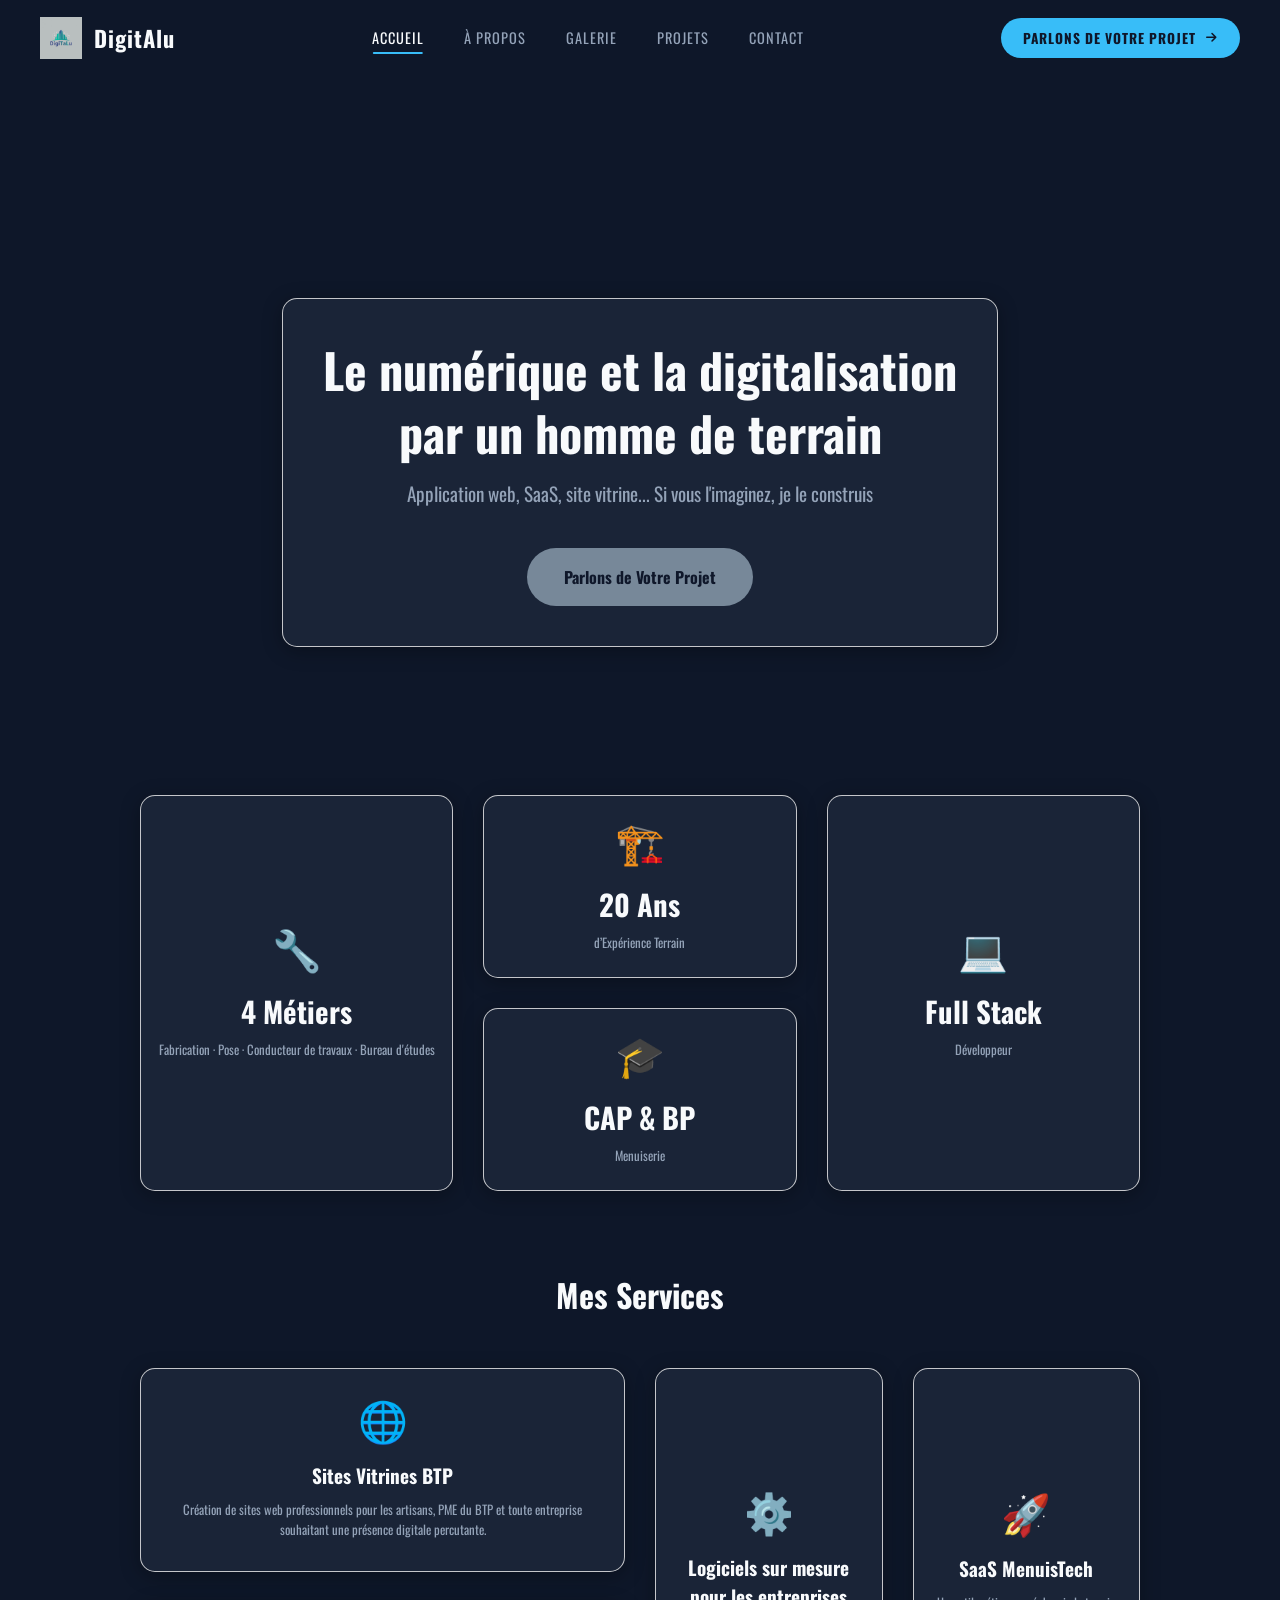
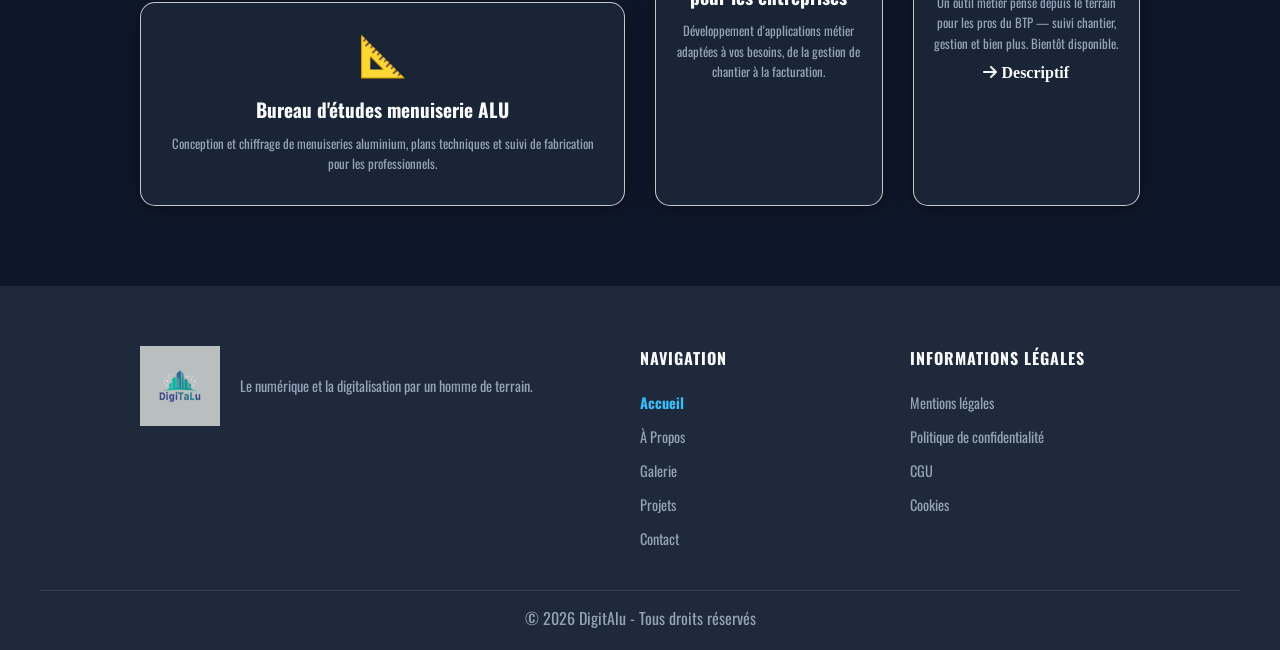
==== commit 7f497a5a: "reglage details 25.06.2026" ====
--- a/index.html
+++ b/index.html
@@ -67,24 +67,24 @@
   <section class="stats"> 
     <div class="stats-grid">
       <div class="stat-card">
+        <span class="stat-icon">🔧</span>
+        <span class="stat-number">4 Métiers</span>
+        <span class="stat-label">Fabrication · Pose · Conducteur de travaux · Bureau d'études</span>
+      </div>
+      <div class="stat-card">
         <span class="stat-icon">🏗️</span>
         <span class="stat-number">20 Ans</span>
         <span class="stat-label">d’Expérience Terrain</span>
       </div>
       <div class="stat-card">
+        <span class="stat-icon">💻</span>
+        <span class="stat-number">Full Stack</span>
+        <span class="stat-label">Développeur</span>
+      </div>
+      <div class="stat-card">
         <span class="stat-icon">🎓</span>
         <span class="stat-number">CAP & BP</span>
         <span class="stat-label">Menuiserie</span>
-      </div>
-      <div class="stat-card">
-        <span class="stat-icon">🔧</span>
-        <span class="stat-number">4 Métiers</span>
-        <span class="stat-label">Maîtrisés</span>
-      </div>
-      <div class="stat-card">
-        <span class="stat-icon">💻</span>
-        <span class="stat-number">Full Stack</span>
-        <span class="stat-label">Développeur</span>
       </div>
     </div>
   </section>
@@ -105,7 +105,7 @@
       <div class="service-card">
         <span class="service-icon">🚀</span>
         <h3>SaaS MenuisTech</h3>
-        <p>(bientôt disponible)</p>
+        <p>Un outil métier pensé depuis le terrain pour les pros du BTP — suivi chantier, gestion et bien plus. Bientôt disponible.</p>
         <a href="Pages/projets.html" class="service-link"><i class="fas fa-arrow-right"></i> Descriptif</a>
       </div>
       <div class="service-card">
--- a/Css/style.css
+++ b/Css/style.css
@@ -60,7 +60,9 @@
     transition: opacity 0.3s ease;
 }
 
-.navbar-logo:hover { opacity: 0.8; }
+.navbar-logo:hover {
+    opacity: 0.8;
+}
 
 .navbar-logo img {
     width: 42px;
@@ -114,9 +116,13 @@
 }
 
 .nav-link:hover::after,
-.nav-link.active::after { width: 60%; }
-
-.nav-link.active { color: var(--text-primary); }
+.nav-link.active::after {
+    width: 60%;
+}
+
+.nav-link.active {
+    color: var(--text-primary);
+}
 
 .navbar-right {
     display: flex;
@@ -153,7 +159,9 @@
     transform: translateY(-2px);
 }
 
-.navbar-cta:hover i { transform: translateX(4px); }
+.navbar-cta:hover i {
+    transform: translateX(4px);
+}
 
 .navbar-burger {
     display: none;
@@ -174,9 +182,17 @@
     transition: all 0.3s ease;
 }
 
-.navbar-burger.open span:nth-child(1) { transform: translateY(7px) rotate(45deg); }
-.navbar-burger.open span:nth-child(2) { opacity: 0; }
-.navbar-burger.open span:nth-child(3) { transform: translateY(-7px) rotate(-45deg); }
+.navbar-burger.open span:nth-child(1) {
+    transform: translateY(7px) rotate(45deg);
+}
+
+.navbar-burger.open span:nth-child(2) {
+    opacity: 0;
+}
+
+.navbar-burger.open span:nth-child(3) {
+    transform: translateY(-7px) rotate(-45deg);
+}
 
 .navbar-mobile {
     display: none;
@@ -186,11 +202,20 @@
     animation: slideDown 0.3s ease;
 }
 
-.navbar-mobile.open { display: flex; }
+.navbar-mobile.open {
+    display: flex;
+}
 
 @keyframes slideDown {
-    from { opacity: 0; transform: translateY(-10px); }
-    to { opacity: 1; transform: translateY(0); }
+    from {
+        opacity: 0;
+        transform: translateY(-10px);
+    }
+
+    to {
+        opacity: 1;
+        transform: translateY(0);
+    }
 }
 
 .nav-link-mobile {
@@ -309,28 +334,24 @@
 
 /* ===== STATS ===== */
 .stats {
-    padding: 80px 40px;
+    padding: 0px 40px;
     width: 100%;
 }
 
 .stats-grid {
     display: grid;
-    grid-template-columns: repeat(4, 1fr);
-    grid-auto-rows: 160px;
-    justify-content: center;
+    grid-template-columns: repeat(3, 1fr);
+    grid-auto-rows: minmax(160px, auto);
     gap: 30px;
     max-width: 1000px;
     margin: 0 auto;
     width: 100%;
 }
 
-.stat-card:nth-child(1),
-.stat-card:nth-child(2),
-.stat-card:nth-child(3),
-.stat-card:nth-child(4) {
-    grid-column: span 2;
-    grid-row: auto;
-}
+.stat-card:nth-child(1) { grid-column: span 1; grid-row: span 2; }
+.stat-card:nth-child(2) { grid-column: span 1; }
+.stat-card:nth-child(3) { grid-column: span 1; grid-row: span 2; }
+.stat-card:nth-child(4) { grid-column: span 1; }
 
 .stat-card {
     display: flex;
@@ -339,7 +360,7 @@
     height: 100%;
     align-items: center;
     text-align: center;
-    padding: 30px 20px;
+    padding: 25px 15px;
     border-radius: 15px;
     border: 1px solid rgba(241, 241, 241, 0.8);
     transition: all 0.3s ease;
@@ -353,7 +374,10 @@
     border-color: var(--accent);
 }
 
-.stat-icon { font-size: 2.5rem; margin-bottom: 15px; }
+.stat-icon {
+    font-size: 2.5rem;
+    margin-bottom: 15px;
+}
 
 .stat-number {
     font-size: 1.8rem;
@@ -363,7 +387,7 @@
 }
 
 .stat-label {
-    font-size: 0.9rem;
+    font-size: 0.8rem;
     font-family: 'Oswald', sans-serif;
     color: var(--text-secondary);
     margin-top: 8px;
@@ -393,10 +417,21 @@
     width: 100%;
 }
 
-.service-card:nth-child(1) { grid-column: span 2; }
-.service-card:nth-child(2) { grid-row: span 2; }
-.service-card:nth-child(3) { grid-row: span 2; }
-.service-card:nth-child(4) { grid-column: span 2; }
+.service-card:nth-child(1) {
+    grid-column: span 2;
+}
+
+.service-card:nth-child(2) {
+    grid-row: span 2;
+}
+
+.service-card:nth-child(3) {
+    grid-row: span 2;
+}
+
+.service-card:nth-child(4) {
+    grid-column: span 2;
+}
 
 .service-card {
     display: flex;
@@ -419,7 +454,10 @@
     border-color: var(--accent);
 }
 
-.service-icon { font-size: 2.5rem; margin-bottom: 15px; }
+.service-icon {
+    font-size: 2.5rem;
+    margin-bottom: 15px;
+}
 
 .service-card h3 {
     font-family: 'Oswald', sans-serif;
@@ -430,7 +468,7 @@
 
 .service-card p {
     font-family: 'Oswald', sans-serif;
-    font-size: 0.9rem;
+    font-size: 0.8rem;
     color: var(--text-secondary);
     line-height: 1.6;
 }
@@ -527,7 +565,9 @@
 }
 
 .footer-links a:hover,
-.footer-legal a:hover { color: var(--accent); }
+.footer-legal a:hover {
+    color: var(--accent);
+}
 
 .footer-links ul li a.active,
 .footer-legal ul li a.active {
@@ -606,14 +646,16 @@
     pointer-events: none;
 }
 
-.input-group textarea ~ label { top: 25px; }
-
-.input-group input:focus ~ label,
-.input-group input:not(:placeholder-shown) ~ label,
-.input-group textarea:focus ~ label,
-.input-group textarea:not(:placeholder-shown) ~ label,
-.input-group select:focus ~ label,
-.input-group select:not([value=""]):valid ~ label {
+.input-group textarea~label {
+    top: 25px;
+}
+
+.input-group input:focus~label,
+.input-group input:not(:placeholder-shown)~label,
+.input-group textarea:focus~label,
+.input-group textarea:not(:placeholder-shown)~label,
+.input-group select:focus~label,
+.input-group select:not([value=""]):valid~label {
     top: -12px;
     left: 10px;
     font-size: 1rem;
@@ -657,20 +699,51 @@
     transform: translate(-50%, -50%);
 }
 
-.btn-text { transition: opacity 0.3s ease; }
-.btn-contact:hover .btn-text { opacity: 0; }
-.btn-contact.sending::after { display: none; }
-.btn-contact.sending:hover::after { display: none; }
-.btn-contact.sent:hover::after { display: none; }
-.btn-contact.sent:hover .btn-text { opacity: 1; }
-.btn-contact.sent:hover { font-size: 1rem; background-color: lightslategray; border: 2px solid transparent; }
-.btn-contact.sending { background-color: transparent; border: none; }
-.btn-contact.sent { background-color: lightslategray; border: 2px solid transparent; font-size: 1rem; }
+.btn-text {
+    transition: opacity 0.3s ease;
+}
+
+.btn-contact:hover .btn-text {
+    opacity: 0;
+}
+
+.btn-contact.sending::after {
+    display: none;
+}
+
+.btn-contact.sending:hover::after {
+    display: none;
+}
+
+.btn-contact.sent:hover::after {
+    display: none;
+}
+
+.btn-contact.sent:hover .btn-text {
+    opacity: 1;
+}
+
+.btn-contact.sent:hover {
+    font-size: 1rem;
+    background-color: lightslategray;
+    border: 2px solid transparent;
+}
+
+.btn-contact.sending {
+    background-color: transparent;
+    border: none;
+}
+
+.btn-contact.sent {
+    background-color: lightslategray;
+    border: 2px solid transparent;
+    font-size: 1rem;
+}
 
 .rgpd-group {
     display: flex;
     flex-direction: row;
-    align-items: flex-start;
+    align-items: center;
     gap: 10px;
 }
 
@@ -711,8 +784,58 @@
     cursor: pointer;
 }
 
+.form-group {
+    margin-bottom: 35px;
+}
+
+.form-group label {
+    display: block;
+    font-family: 'Oswald', sans-serif;
+    font-size: 0.9rem;
+    color: var(--text-primary);
+    margin-bottom: 10px;
+    letter-spacing: 1px;
+}
+
+.form-group input[type="file"] {
+    display: none;
+}
+
+.file-label {
+    display: flex;
+    align-items: center;
+    gap: 12px;
+    padding: 15px 20px;
+    border: 1px dashed rgba(56, 189, 248, 0.4);
+    border-radius: 8px;
+    cursor: pointer;
+    font-family: 'Oswald', sans-serif;
+    font-size: 0.9rem;
+    color: var(--text-primary);
+    transition: all 0.3s ease;
+}
+
+.file-label:hover {
+    border-color: var(--accent);
+    color: var(--accent);
+    background: rgba(56, 189, 248, 0.05);
+}
+
+.file-label i {
+    font-size: 1.2rem;
+    color: var(--accent);
+}
+
+.help-text {
+    font-size: 0.8rem;
+    color: white;
+    margin-top: 5px;
+}
+
 /* ===== A PROPOS ===== */
-.accent { color: var(--accent); }
+.accent {
+    color: var(--accent);
+}
 
 .about-hero {
     display: grid;
@@ -818,7 +941,9 @@
     border-color: rgba(56, 189, 248, 0.3);
 }
 
-.about-card-icon { font-size: 2rem; }
+.about-card-icon {
+    font-size: 2rem;
+}
 
 .about-hero-card p {
     font-family: 'Oswald', sans-serif;
@@ -841,10 +966,24 @@
 }
 
 .vision-quote {
-    max-width: 800px;
+   max-width: 1000px;
+    width: 90%;
     margin: 0 auto;
-    text-align: center;
+    text-align: left;
     position: relative;
+    display: flex;
+    flex-direction: row;
+    align-items: center;
+    gap: 60px;
+}
+
+.vision-quote img {
+    width: 280px;
+    height: 280px;
+    object-fit: cover;
+    border-radius: 50%;
+    margin-bottom: 20px;
+    object-position: center top;
 }
 
 .vision-quote-mark {
@@ -857,14 +996,18 @@
 }
 
 .vision-quote p {
-    font-family: 'Oswald', sans-serif;
+     font-family: 'Oswald', sans-serif;
     font-size: 1.3rem;
     color: var(--text-primary);
     line-height: 1.8;
     margin-bottom: 30px;
-}
-
-.vision-quote strong { color: var(--accent); }
+    max-width: 600px;
+    text-align: left;
+}
+
+.vision-quote strong {
+    color: var(--accent);
+}
 
 .vision-signature {
     font-family: 'Oswald', sans-serif;
@@ -970,7 +1113,9 @@
     display: block;
 }
 
-.competence-group { margin-bottom: 60px; }
+.competence-group {
+    margin-bottom: 60px;
+}
 
 .competence h3 {
     font-family: 'Oswald', sans-serif;
@@ -1017,7 +1162,9 @@
     background: linear-gradient(135deg, rgba(56, 189, 248, 0.1), rgba(30, 41, 59, 0.9));
 }
 
-.competence-card i { font-size: 36px; }
+.competence-card i {
+    font-size: 36px;
+}
 
 .competence-card:hover {
     box-shadow: 0 0 20px rgba(56, 189, 248, 0.3);
@@ -1178,7 +1325,9 @@
     transition: transform 0.4s ease;
 }
 
-.galerie-item:hover img { transform: scale(1.04); }
+.galerie-item:hover img {
+    transform: scale(1.04);
+}
 
 .galerie-overlay {
     position: absolute;
@@ -1192,7 +1341,9 @@
     padding: 20px;
 }
 
-.galerie-item:hover .galerie-overlay { opacity: 1; }
+.galerie-item:hover .galerie-overlay {
+    opacity: 1;
+}
 
 .galerie-overlay-titre {
     font-family: 'Oswald', sans-serif;
@@ -1226,7 +1377,9 @@
     font-size: 0.8rem;
 }
 
-.galerie-item.hidden { display: none; }
+.galerie-item.hidden {
+    display: none;
+}
 
 .lightbox {
     position: fixed;
@@ -1239,7 +1392,9 @@
     padding: 20px;
 }
 
-.lightbox.open { display: flex; }
+.lightbox.open {
+    display: flex;
+}
 
 .lightbox-inner {
     position: relative;
@@ -1256,7 +1411,9 @@
     border: 1px solid rgba(56, 189, 248, 0.2);
 }
 
-.lightbox-info { margin-top: 20px; }
+.lightbox-info {
+    margin-top: 20px;
+}
 
 .lightbox-titre {
     font-family: 'Oswald', sans-serif;
@@ -1320,8 +1477,13 @@
     color: var(--bg-primary);
 }
 
-.lightbox-prev { left: 20px; }
-.lightbox-next { right: 20px; }
+.lightbox-prev {
+    left: 20px;
+}
+
+.lightbox-next {
+    right: 20px;
+}
 
 .lightbox-compteur {
     font-family: 'Oswald', sans-serif;
@@ -1379,8 +1541,13 @@
     align-items: center;
 }
 
-.projet-card:nth-child(even) { direction: rtl; }
-.projet-card:nth-child(even) > * { direction: ltr; }
+.projet-card:nth-child(even) {
+    direction: rtl;
+}
+
+.projet-card:nth-child(even)>* {
+    direction: ltr;
+}
 
 .projet-mockup {
     border-radius: 12px;
@@ -1410,9 +1577,17 @@
     border-radius: 50%;
 }
 
-.mockup-barre span:nth-child(1) { background: #ff5f57; }
-.mockup-barre span:nth-child(2) { background: #febc2e; }
-.mockup-barre span:nth-child(3) { background: #28c840; }
+.mockup-barre span:nth-child(1) {
+    background: #ff5f57;
+}
+
+.mockup-barre span:nth-child(2) {
+    background: #febc2e;
+}
+
+.mockup-barre span:nth-child(3) {
+    background: #28c840;
+}
 
 .mockup-url {
     font-family: 'Oswald', sans-serif;
@@ -1454,8 +1629,15 @@
 }
 
 @keyframes float {
-    0%, 100% { transform: translateY(0); }
-    50% { transform: translateY(-10px); }
+
+    0%,
+    100% {
+        transform: translateY(0);
+    }
+
+    50% {
+        transform: translateY(-10px);
+    }
 }
 
 .wip-contenu p {
@@ -1601,8 +1783,13 @@
     z-index: 2;
 }
 
-.slider-prev { left: 10px; }
-.slider-next { right: 10px; }
+.slider-prev {
+    left: 10px;
+}
+
+.slider-next {
+    right: 10px;
+}
 
 .slider-prev:hover,
 .slider-next:hover {
@@ -1662,7 +1849,9 @@
     border-bottom: 1px solid rgba(56, 189, 248, 0.1);
 }
 
-.legal-block:last-child { border-bottom: none; }
+.legal-block:last-child {
+    border-bottom: none;
+}
 
 .legal-block h2 {
     font-size: 1.2rem;
@@ -1706,10 +1895,13 @@
     transition: opacity 0.3s ease;
 }
 
-.legal-block a:hover { opacity: 0.7; }
+.legal-block a:hover {
+    opacity: 0.7;
+}
 
 /* ===== MEDIA QUERIES ===== */
 @media (max-width: 1024px) {
+
     .stats-grid,
     .service-grid,
     .competence-grid {
@@ -1722,14 +1914,21 @@
         margin-top: 40px;
     }
 
-    .galerie-grid { columns: 2; }
+    .galerie-grid {
+        columns: 2;
+    }
 }
 
 @media (max-width: 768px) {
+
     .navbar-nav,
-    .navbar-cta { display: none; }
-
-    .navbar-burger { display: flex; }
+    .navbar-cta {
+        display: none;
+    }
+
+    .navbar-burger {
+        display: flex;
+    }
 
     .navbar {
         background: rgba(15, 23, 42, 0.95);
@@ -1741,45 +1940,85 @@
         padding: 40px 20px;
     }
 
-    .about-vision-new { padding: 60px 20px; }
-    .about-timeline { padding: 60px 20px; }
-    .vision-quote p { font-size: 1rem; }
+    .vision-quote {
+        flex-direction: column;
+    }
+
+    .about-vision-new {
+        padding: 60px 20px;
+    }
+
+    .about-timeline {
+        padding: 60px 20px;
+    }
+
+    .vision-quote p {
+        font-size: 1rem;
+    }
 
     .projet-card {
         grid-template-columns: 1fr;
         gap: 30px;
     }
 
-    .projet-card:nth-child(even) { direction: ltr; }
-
-    .projets-page { padding: 100px 20px 60px; }
-    .projets-grid { gap: 60px; }
+    .projet-card:nth-child(even) {
+        direction: ltr;
+    }
+
+    .projets-page {
+        padding: 100px 20px 60px;
+    }
+
+    .projets-grid {
+        gap: 60px;
+    }
 }
 
 @media (max-width: 600px) {
-    .galerie-page { padding: 100px 20px 60px; }
-    .galerie-grid { columns: 1; }
-    .galerie-header h1 { font-size: 1.8rem; }
-    .lightbox-nav { display: none; }
+    .galerie-page {
+        padding: 100px 20px 60px;
+    }
+
+    .galerie-grid {
+        columns: 1;
+    }
+
+    .galerie-header h1 {
+        font-size: 1.8rem;
+    }
+
+    .lightbox-nav {
+        display: none;
+    }
 }
 
 @media (max-width: 480px) {
-    .hero h1 { font-size: 1.5rem; }
+    .hero h1 {
+        font-size: 1.5rem;
+    }
 
     .hero-content {
         width: 90%;
         margin: 0 auto;
     }
 
-    .hero-subtitle { font-size: 1rem; }
+    .hero-subtitle {
+        font-size: 1rem;
+    }
 
     .stats-grid,
     .service-grid,
-    .competence-grid { grid-template-columns: 1fr; }
-
-    .work-grid { grid-template-columns: repeat(2, 1fr); }
-
-    .footer-grid { grid-template-columns: 1fr; }
+    .competence-grid {
+        grid-template-columns: 1fr;
+    }
+
+    .work-grid {
+        grid-template-columns: repeat(2, 1fr);
+    }
+
+    .footer-grid {
+        grid-template-columns: 1fr;
+    }
 
     .service-card:nth-child(1),
     .service-card:nth-child(2),
@@ -1789,11 +2028,31 @@
         grid-row: span 1;
     }
 
-    .service-grid { grid-template-columns: 1fr; }
-    .competence h3 { margin-bottom: 20px; }
-    .competence-grid { grid-auto-rows: auto; }
-    .about-hero { padding-top: 80px; }
-    .about-hero-content h1 { font-size: 2rem; }
-    .about-hero-visual { grid-template-columns: 1fr 1fr; }
-    .about-hero-stats { gap: 15px; }
+    .service-grid {
+        grid-template-columns: 1fr;
+    }
+
+    .competence h3 {
+        margin-bottom: 20px;
+    }
+
+    .competence-grid {
+        grid-auto-rows: auto;
+    }
+
+    .about-hero {
+        padding-top: 80px;
+    }
+
+    .about-hero-content h1 {
+        font-size: 2rem;
+    }
+
+    .about-hero-visual {
+        grid-template-columns: 1fr 1fr;
+    }
+
+    .about-hero-stats {
+        gap: 15px;
+    }
 }
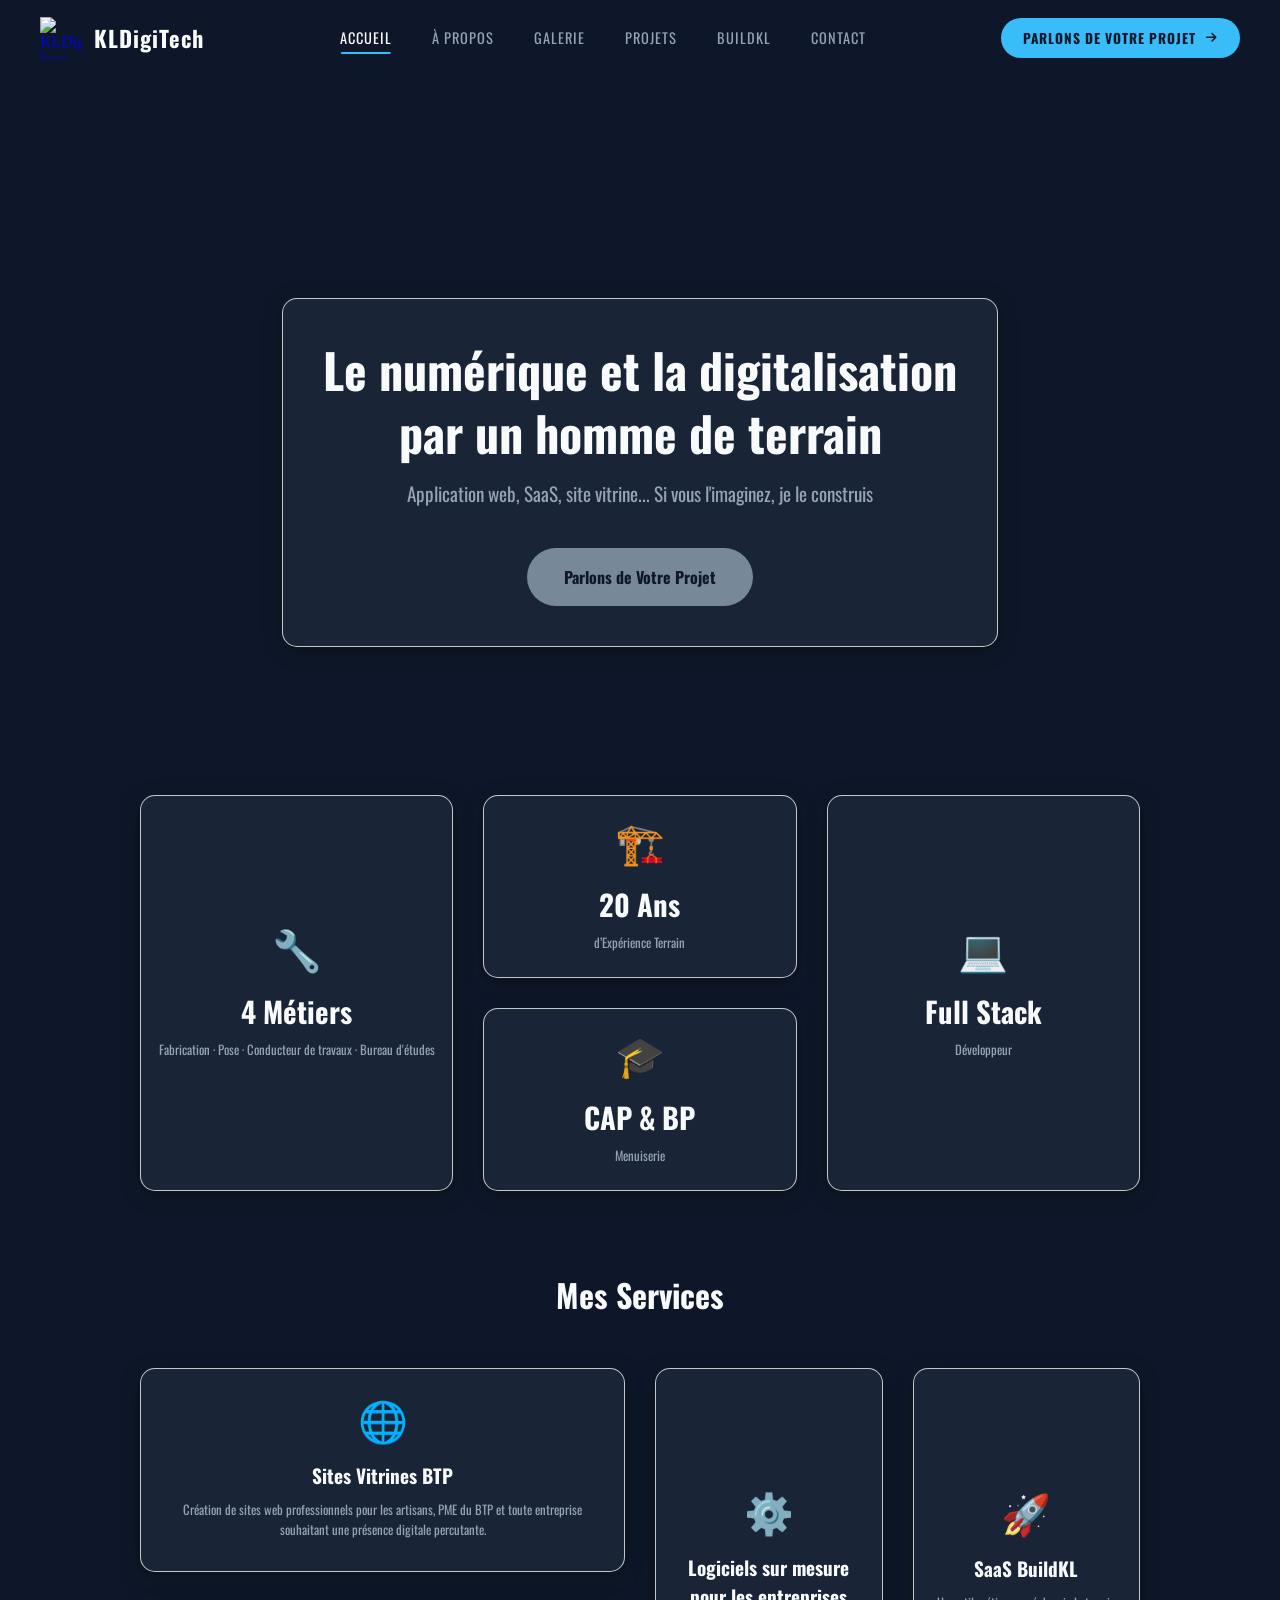
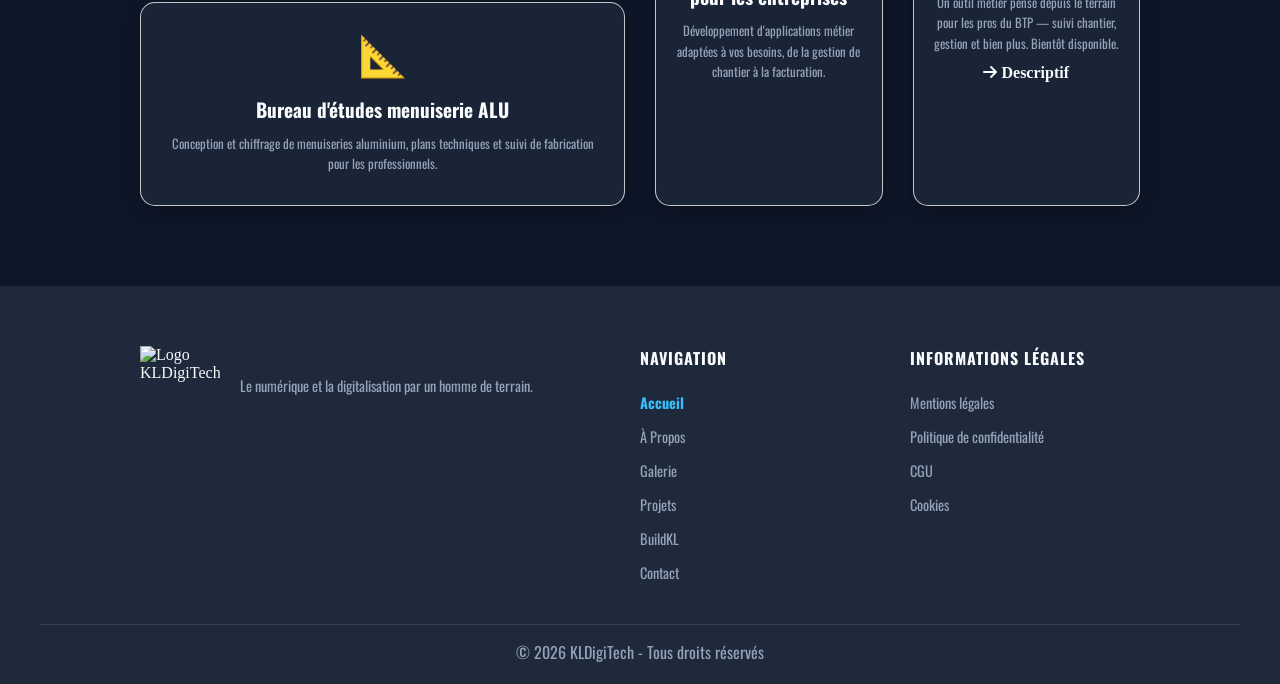
==== commit b238132f: "mise a jour lien" ====
--- a/index.html
+++ b/index.html
@@ -3,8 +3,8 @@
   <head>
    <meta charset="UTF-8">
    <meta name="viewport" content="width=device-width, initial-scale=1.0">
-   <meta name="description" content="Contactez DigitAlu pour vos projets menuiserie aluminium et outils numériques.">
-   <title>DigitAlu</title>
+   <meta name="description" content="Contactez KLDigiTech pour vos projets menuiserie aluminium et outils numériques.">
+   <title>KLDigiTech</title>
    <link href="https://fonts.googleapis.com/css2?family=Oswald:wght@400;700&display=swap" rel="stylesheet">
    <link rel="stylesheet" href="Css/style.css">
    <link rel="stylesheet" href="https://cdnjs.cloudflare.com/ajax/libs/font-awesome/6.5.0/css/all.min.css">
@@ -17,8 +17,8 @@
         
         <!-- LOGO -->
         <a href="index.html" class="navbar-logo">
-            <img src="LOGO/logo-digitalu.png" alt="DigitAlu">
-            <span class="navbar-logo-text">DigitAlu</span>
+            <img src="LOGO/logo-miniature.webp" alt="KLDigiTech logo">
+            <span class="navbar-logo-text">KLDigiTech</span>
         </a>
 
         <!-- LIENS -->
@@ -27,6 +27,7 @@
             <a href="Pages/a-propos.html" class="nav-link">À Propos</a>
             <a href="Pages/galerie.html" class="nav-link">Galerie</a>
             <a href="Pages/projets.html" class="nav-link">Projets</a>
+            <a href="Pages/BuildKL.html" class="nav-link">BuildKL</a>
             <a href="Pages/contact.html" class="nav-link">Contact</a>
         </nav>
 
@@ -50,6 +51,7 @@
         <a href="Pages/a-propos.html" class="nav-link-mobile">À Propos</a>
         <a href="Pages/galerie.html" class="nav-link-mobile">Galerie</a>
         <a href="Pages/projets.html" class="nav-link-mobile">Projets</a>
+        <a href="Pages/BuildKL.html" class="nav-link-mobile">BuildKL</a>
         <a href="Pages/contact.html" class="nav-link-mobile">Contact</a>
         <a href="Pages/contact.html" class="navbar-cta-mobile">Parlons de votre projet →</a>
     </div>
@@ -104,9 +106,9 @@
       </div>
       <div class="service-card">
         <span class="service-icon">🚀</span>
-        <h3>SaaS MenuisTech</h3>
+        <h3>SaaS BuildKL</h3>
         <p>Un outil métier pensé depuis le terrain pour les pros du BTP — suivi chantier, gestion et bien plus. Bientôt disponible.</p>
-        <a href="Pages/projets.html" class="service-link"><i class="fas fa-arrow-right"></i> Descriptif</a>
+        <a href="Pages/buildkl.html" class="service-link"><i class="fas fa-arrow-right"></i> Descriptif</a>
       </div>
       <div class="service-card">
         <span class="service-icon">📐</span>
@@ -120,7 +122,7 @@
 <footer>
   <div class="footer-grid">
     <div class="footer-brand">
-      <img src="LOGO/logo-digitalu.png" alt="Logo DigitAlu">
+      <img src="LOGO/Logo-societe.webp" alt="Logo KLDigiTech">
       <p>Le numérique et la digitalisation par un homme de terrain.</p>
     </div>
     <div class="footer-links">
@@ -130,6 +132,7 @@
         <li><a href="Pages/a-propos.html">À Propos</a></li>
         <li><a href="Pages/galerie.html">Galerie</a></li>
         <li><a href="Pages/projets.html">Projets</a></li>
+        <li><a href="Pages/BuildKL.html">BuildKL</a></li>
         <li><a href="Pages/contact.html">Contact</a></li>
       </ul>
     </div>
@@ -145,7 +148,7 @@
 
   </div>
   <div class="footer-bottom">
-    <p>© 2026 DigitAlu - Tous droits réservés</p>
+    <p>© 2026 KLDigiTech - Tous droits réservés</p>
   </div>
 </footer>
 
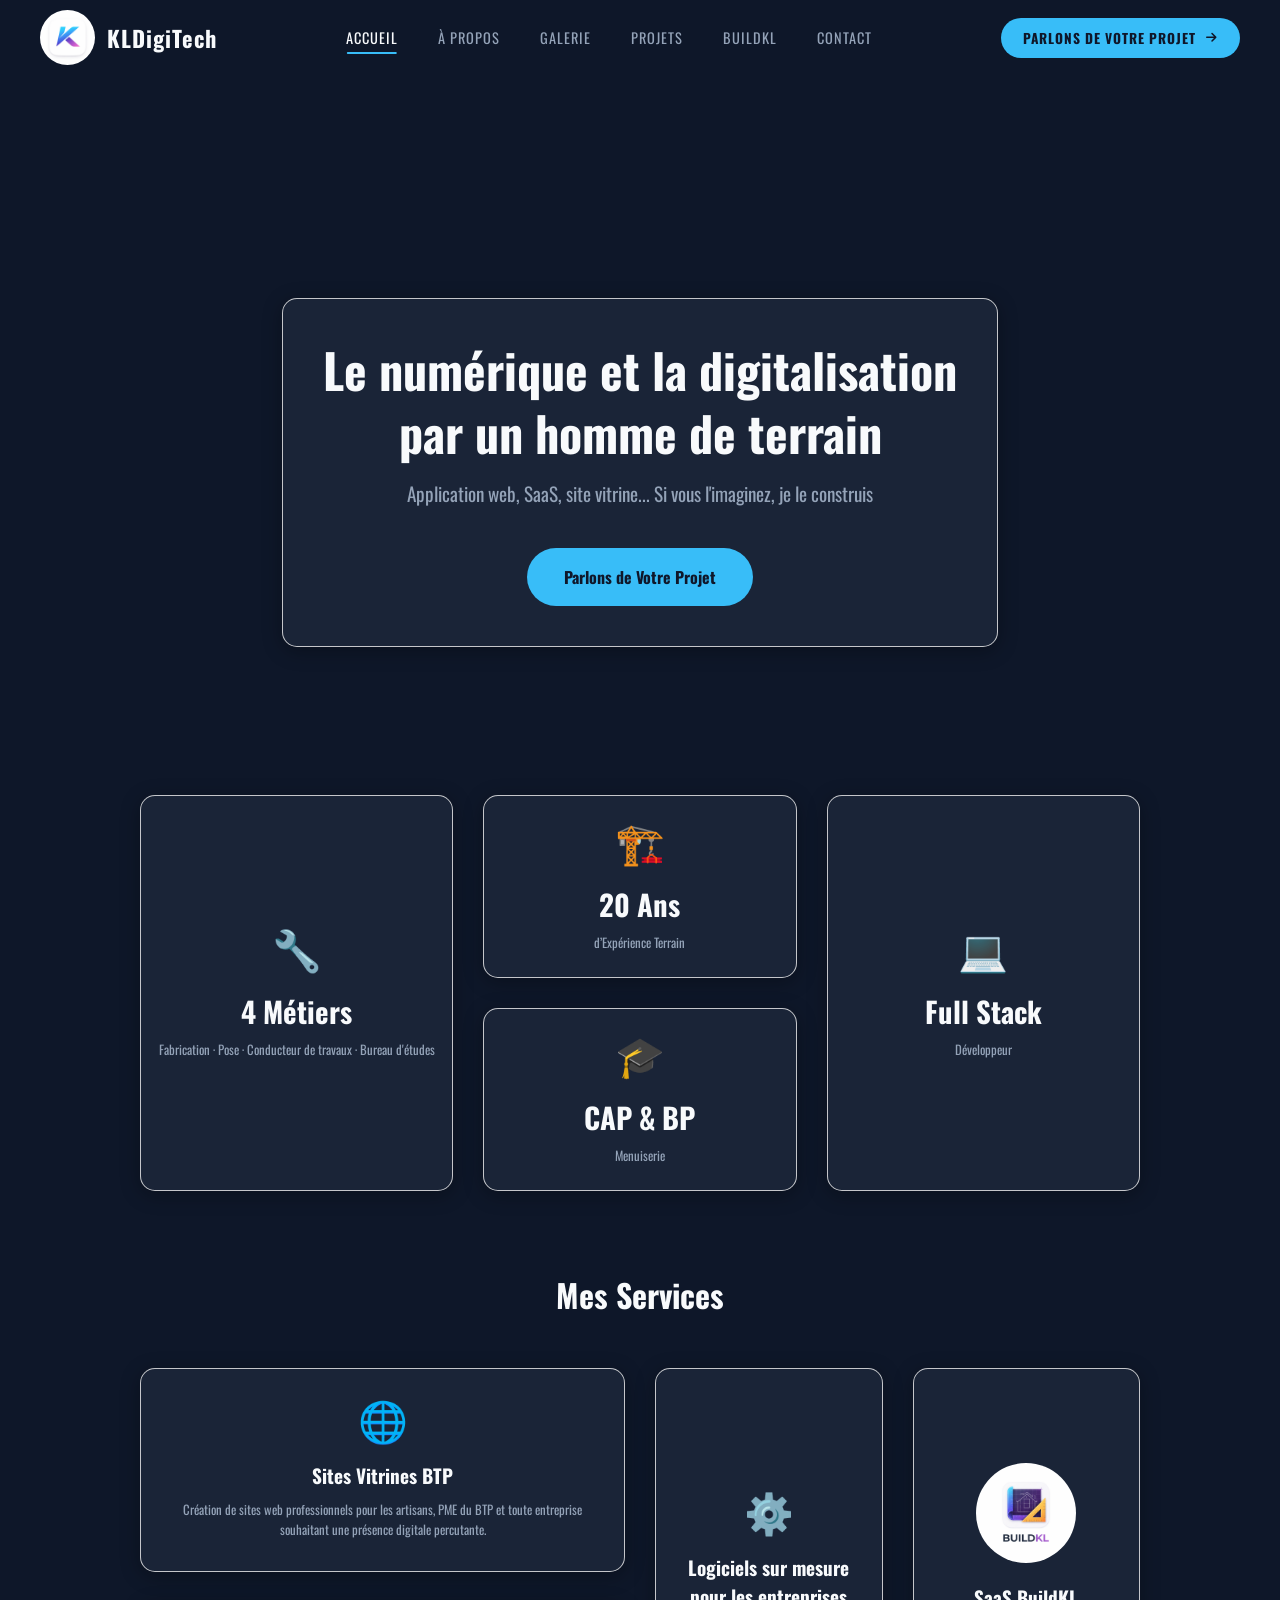
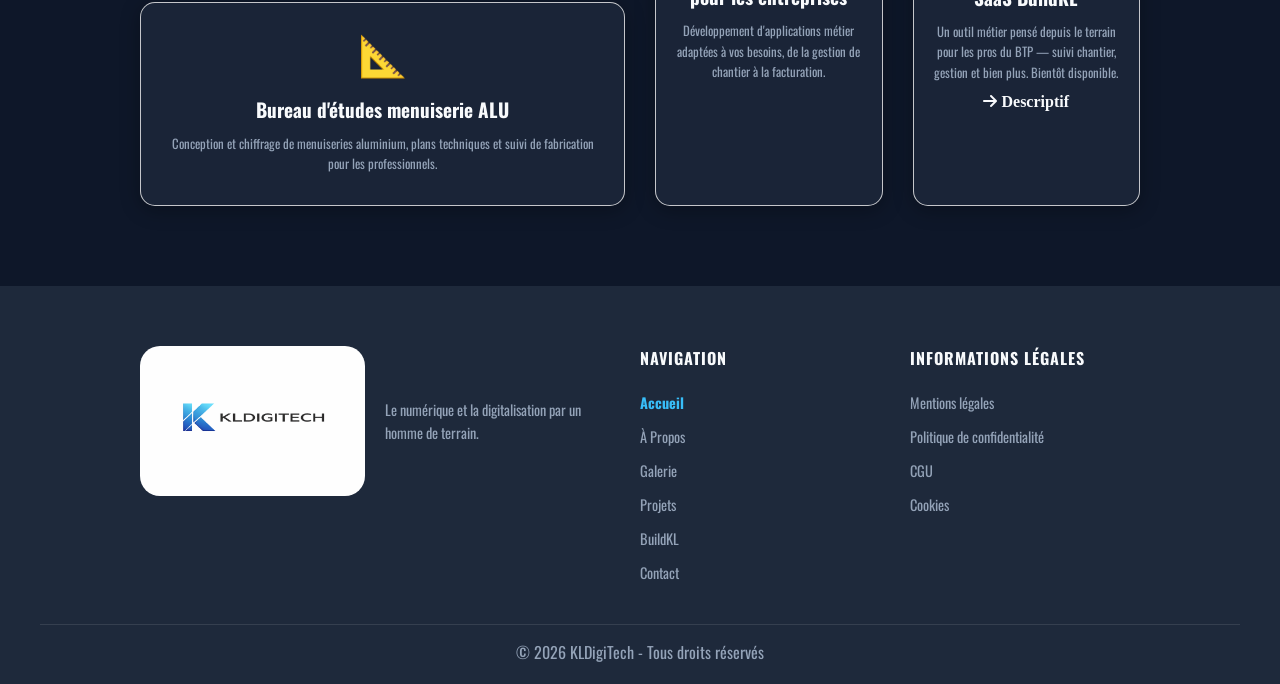
==== commit c580c47d: "changement de logo" ====
--- a/index.html
+++ b/index.html
@@ -17,7 +17,7 @@
         
         <!-- LOGO -->
         <a href="index.html" class="navbar-logo">
-            <img src="LOGO/logo-miniature.webp" alt="KLDigiTech logo">
+            <img src="LOGO/min-icone-blanc.png" alt="KLDigiTech logo">
             <span class="navbar-logo-text">KLDigiTech</span>
         </a>
 
@@ -105,7 +105,7 @@
         <p>Développement d'applications métier adaptées à vos besoins, de la gestion de chantier à la facturation.</p>
       </div>
       <div class="service-card">
-        <span class="service-icon">🚀</span>
+        <img src="LOGO/logo-clair.png" alt="">
         <h3>SaaS BuildKL</h3>
         <p>Un outil métier pensé depuis le terrain pour les pros du BTP — suivi chantier, gestion et bien plus. Bientôt disponible.</p>
         <a href="Pages/buildkl.html" class="service-link"><i class="fas fa-arrow-right"></i> Descriptif</a>
@@ -122,7 +122,7 @@
 <footer>
   <div class="footer-grid">
     <div class="footer-brand">
-      <img src="LOGO/Logo-societe.webp" alt="Logo KLDigiTech">
+      <img src="LOGO/Logo-societe-FBlanc.png" alt="Logo KLDigiTech">
       <p>Le numérique et la digitalisation par un homme de terrain.</p>
     </div>
     <div class="footer-links">
--- a/Css/style.css
+++ b/Css/style.css
@@ -60,13 +60,10 @@
     transition: opacity 0.3s ease;
 }
 
-.navbar-logo:hover {
-    opacity: 0.8;
-}
-
 .navbar-logo img {
-    width: 42px;
-    height: 42px;
+    width: 55px;
+    height: 55px;
+    border-radius: 50%;
     object-fit: contain;
 }
 
@@ -311,7 +308,7 @@
     margin-top: 40px;
     padding: 15px 35px;
     border: 2px solid transparent;
-    background-color: lightslategray;
+    background-color: var(--accent);
     color: var(--bg-primary);
     border-radius: 30px;
     text-decoration: none;
@@ -348,10 +345,23 @@
     width: 100%;
 }
 
-.stat-card:nth-child(1) { grid-column: span 1; grid-row: span 2; }
-.stat-card:nth-child(2) { grid-column: span 1; }
-.stat-card:nth-child(3) { grid-column: span 1; grid-row: span 2; }
-.stat-card:nth-child(4) { grid-column: span 1; }
+.stat-card:nth-child(1) {
+    grid-column: span 1;
+    grid-row: span 2;
+}
+
+.stat-card:nth-child(2) {
+    grid-column: span 1;
+}
+
+.stat-card:nth-child(3) {
+    grid-column: span 1;
+    grid-row: span 2;
+}
+
+.stat-card:nth-child(4) {
+    grid-column: span 1;
+}
 
 .stat-card {
     display: flex;
@@ -447,7 +457,12 @@
     background-color: rgba(30, 41, 59, 0.8);
     box-shadow: 0 4px 20px rgba(0, 0, 0, 0.3);
 }
-
+.service-card img{
+    width: 100px;
+    height: 100px;
+    margin-bottom: 20px;
+    border-radius: 50%;
+}
 .service-card:hover {
     box-shadow: 0 0 20px rgba(56, 189, 248, 0.3);
     transform: translateY(-10px);
@@ -525,9 +540,9 @@
 }
 
 .footer-brand img {
-    width: 80px;
-    height: 80px;
-    object-fit: contain;
+    width: 250px;
+    height: 150px;
+    border-radius: 20px;
 }
 
 .footer-brand p {
@@ -583,6 +598,168 @@
     margin-top: 40px;
     color: var(--text-secondary);
     border-top: 1px solid rgba(255, 255, 255, 0.1);
+}
+
+/* ===== BuildKL ===== */
+.BuildKL {
+
+    display: flex;
+    flex-direction: column;
+    justify-content: center;
+    max-width: 1200px;
+    margin: 0 auto;
+    padding: 120px 40px 80px;
+}
+
+.BuildKL-hero {
+    display: flex;
+    flex-direction: column;
+    align-items: center;
+    font-family: 'Oswald', sans-serif;
+    margin-bottom: 40px;
+}
+.BuildKL-hero img{
+    width: 150px;
+    height: 150px;
+    border-radius: 50%;
+}
+.BuildKL-hero h1 {
+    color: var(--text-primary);
+    font-size: 4rem;
+}
+
+.BuildKL-badge {
+    font-family: 'Oswald', sans-serif;
+    font-size: 0.9rem;
+    letter-spacing: 4px;
+    text-transform: uppercase;
+    color: var(--accent);
+    margin-bottom: 20px;
+    border: 3px solid rgba(56, 189, 248, 0.3);
+    display: inline-block;
+    padding: 6px 14px;
+    border-radius: 20px;
+}
+
+.BuildKL-problemes {
+    display: flex;
+    flex-direction: column;
+    align-items: center;
+    font-family: 'Oswald', sans-serif;
+    margin-bottom: 40px;
+    max-width: 1200px;
+}
+
+.BuildKL-problemes h2 {
+    margin-bottom: 40px;
+    font-size: 3rem;
+    color: var(--text-primary);
+}
+
+.problem-grid {
+    display: grid;
+    grid-template-columns: repeat(2, 1fr);
+    gap: 20px;
+}
+
+.problem-card {
+    border: 1px solid rgba(56, 189, 248, 0.3);
+    padding: 10px 20px;
+    border-radius: 15px;
+    background-color: rgba(30, 41, 59, 0.8);
+    display: flex;
+    align-items: center;
+    gap: 30px;
+    min-height: 100px
+}
+
+.problem-card:hover {
+    transform: translateY(-5px);
+    border-color: var(--accent);
+    box-shadow: 0 0 20px rgba(56, 189, 248, 0.2);
+    transition: all 0.5s ease;
+}
+
+.problem-card span {
+    font-size: 3rem;
+    min-width: 40px;
+}
+
+.problem-card p {
+    font-family: 'Oswald', sans-serif;
+    font-size: 1rem;
+    color: var(--text-secondary);
+    line-height: 1.6;
+}
+
+.BuildKL-solution {
+    display: flex;
+    flex-direction: column;
+    align-items: center;
+    font-family: 'Oswald', sans-serif;
+    margin-bottom: 40px;
+    max-width: 1200px;
+}
+
+.solution-grid {
+    display: grid;
+    grid-template-columns: repeat(3, 1fr);
+    gap: 40px;
+
+}
+
+.solution-card {
+    border: 1px solid rgba(56, 189, 248, 0.3);
+    padding: 10px 20px;
+    border-radius: 15px;
+    background-color: rgba(30, 41, 59, 0.8);
+    display: flex;
+    flex-direction: column;
+    align-items: center;
+    gap: 30px;
+    transition: all 0.5s ease;
+}
+
+.solution-card:hover {
+    transform: translateY(-5px);
+    border-color: var(--accent);
+    box-shadow: 0 0 20px rgba(56, 189, 248, 0.2);
+
+}
+
+.BuildKL-solution h2 {
+    font-size: 3rem;
+    margin-bottom: 40px;
+    color: var(--text-primary);
+}
+
+.BuildKL-solution span {
+    font-size: 3rem;
+    min-width: 40px;
+}
+
+.BuildKL-teaser {
+    border: 1px solid rgba(56, 189, 248, 0.3);
+    padding: 40px 20px;
+    border-radius: 15px;
+    background-color: rgba(30, 41, 59, 0.8);
+    display: flex;
+    flex-direction: column;
+    align-items: center;
+    gap: 30px;
+    margin-top: 40px;
+    font-family: 'Oswald', sans-serif
+}
+
+.BuildKL-teaser h2 {
+    color: var(--text-primary);
+    font-size: 3rem;
+    text-align: center;
+}
+
+.BuildKL-teaser p {
+    text-align: center;
+    font-size: 1.5rem;
 }
 
 /* ===== CONTACT ===== */
@@ -966,7 +1143,7 @@
 }
 
 .vision-quote {
-   max-width: 1000px;
+    max-width: 1000px;
     width: 90%;
     margin: 0 auto;
     text-align: left;
@@ -996,7 +1173,7 @@
 }
 
 .vision-quote p {
-     font-family: 'Oswald', sans-serif;
+    font-family: 'Oswald', sans-serif;
     font-size: 1.3rem;
     color: var(--text-primary);
     line-height: 1.8;
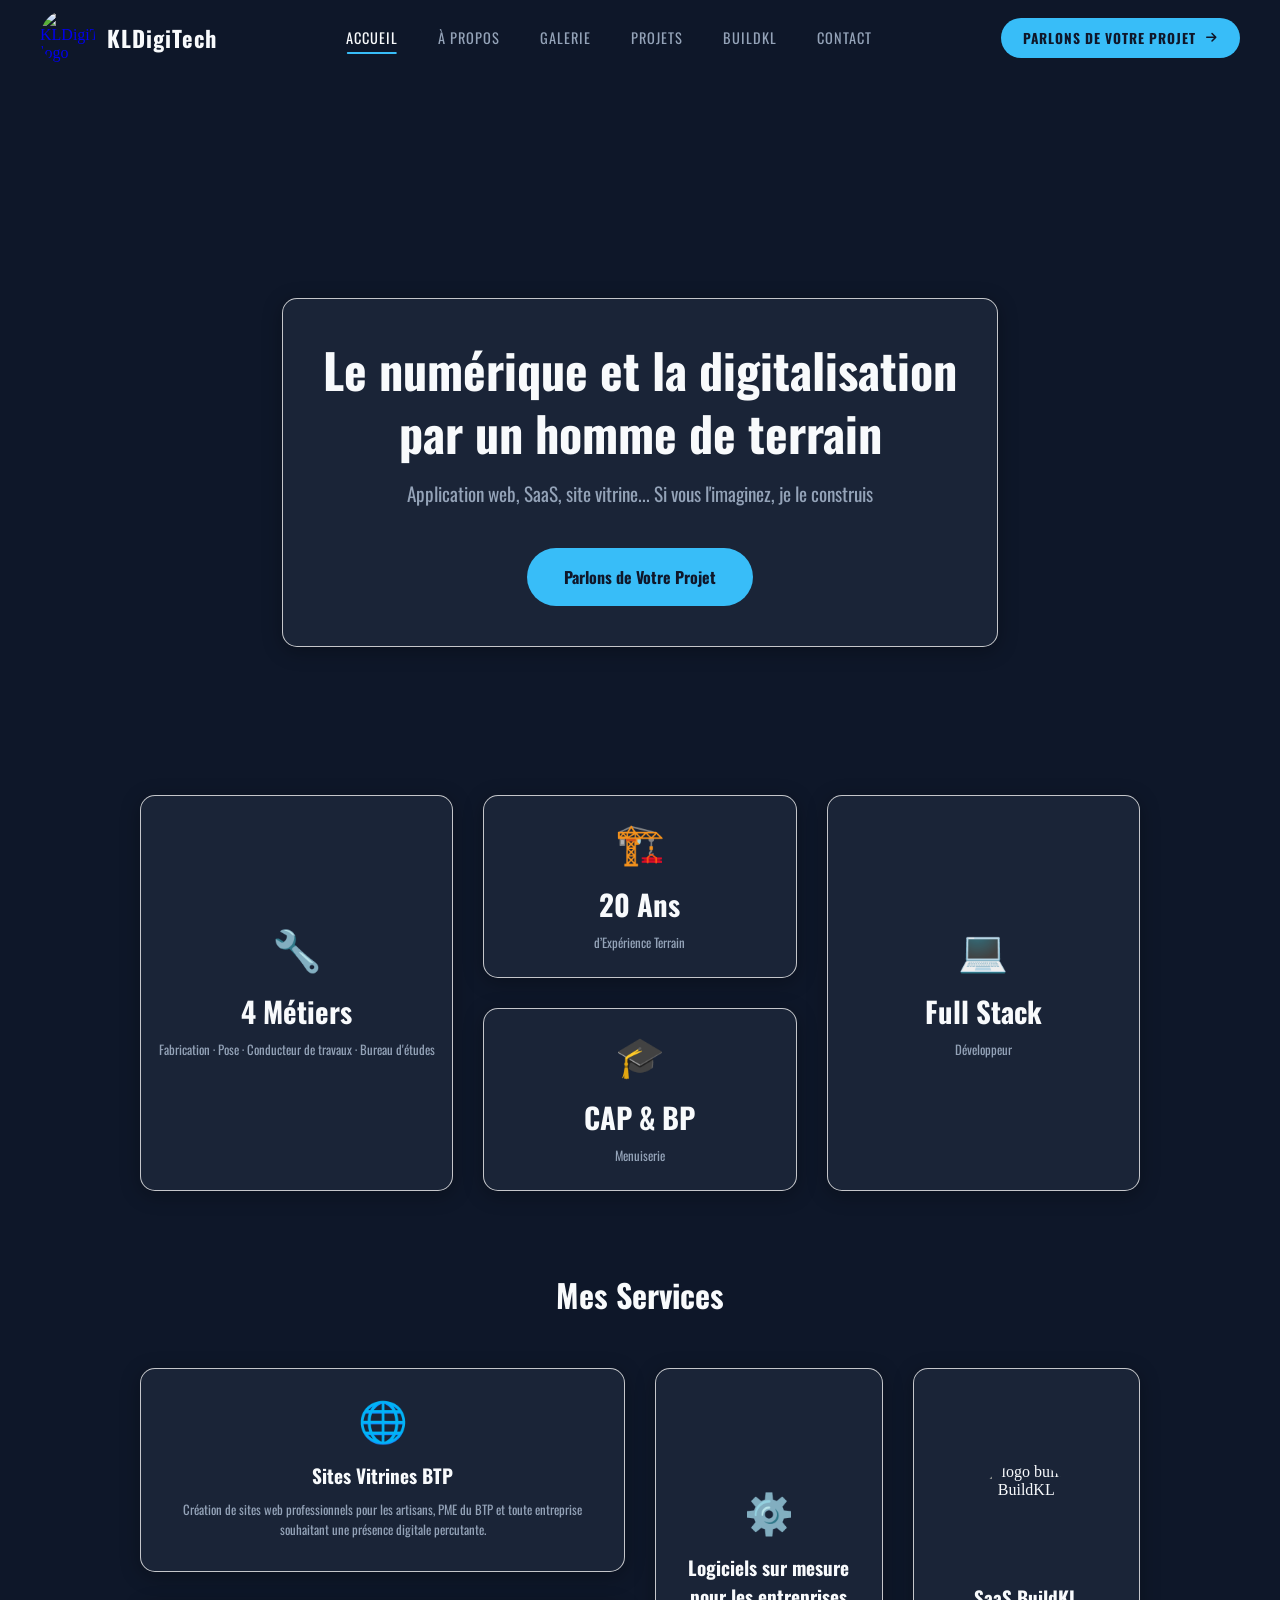
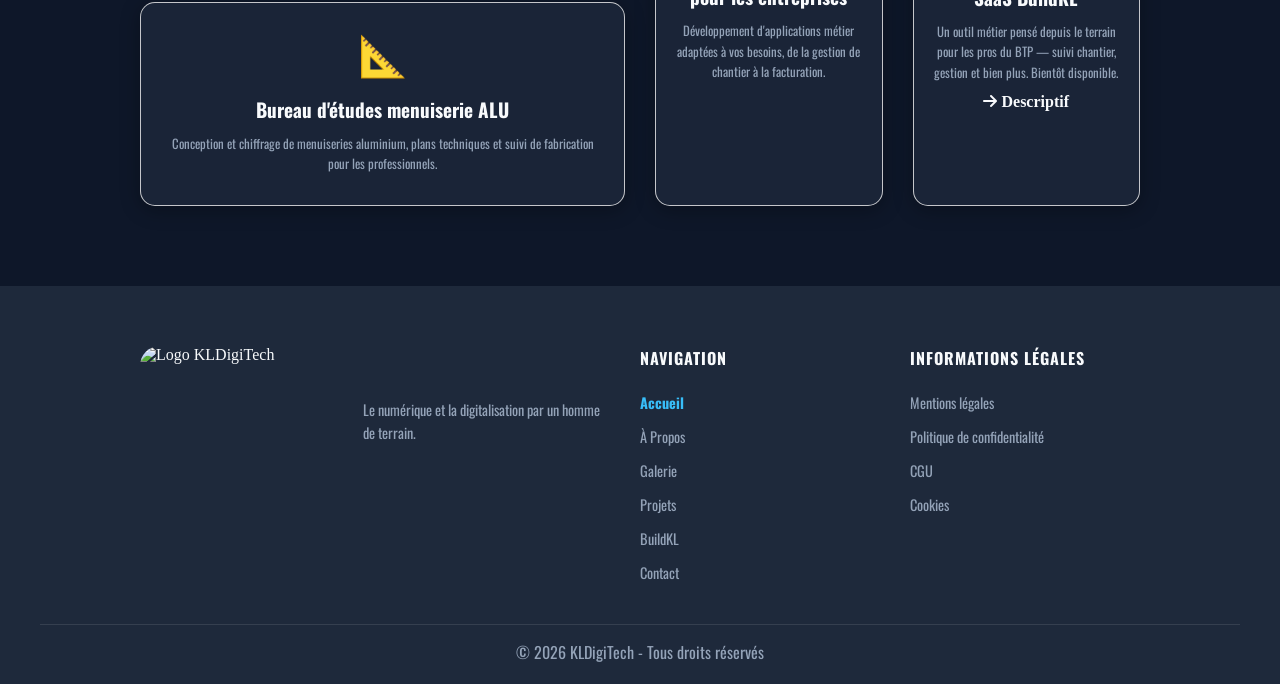
==== commit 49a432d8: "Logo buid kl index" ====
--- a/index.html
+++ b/index.html
@@ -17,7 +17,7 @@
         
         <!-- LOGO -->
         <a href="index.html" class="navbar-logo">
-            <img src="LOGO/min-icone-blanc.png" alt="KLDigiTech logo">
+            <img src="LOGO/min-icone-sf.png" alt="KLDigiTech logo">
             <span class="navbar-logo-text">KLDigiTech</span>
         </a>
 
@@ -105,7 +105,7 @@
         <p>Développement d'applications métier adaptées à vos besoins, de la gestion de chantier à la facturation.</p>
       </div>
       <div class="service-card">
-        <img src="LOGO/logo-clair.png" alt="">
+        <img src="LOGO/ico-sf.webp" alt="logo build BuildKL">
         <h3>SaaS BuildKL</h3>
         <p>Un outil métier pensé depuis le terrain pour les pros du BTP — suivi chantier, gestion et bien plus. Bientôt disponible.</p>
         <a href="Pages/buildkl.html" class="service-link"><i class="fas fa-arrow-right"></i> Descriptif</a>
@@ -122,7 +122,7 @@
 <footer>
   <div class="footer-grid">
     <div class="footer-brand">
-      <img src="LOGO/Logo-societe-FBlanc.png" alt="Logo KLDigiTech">
+      <img src="LOGO/sf-logo-blc.png" alt="Logo KLDigiTech">
       <p>Le numérique et la digitalisation par un homme de terrain.</p>
     </div>
     <div class="footer-links">
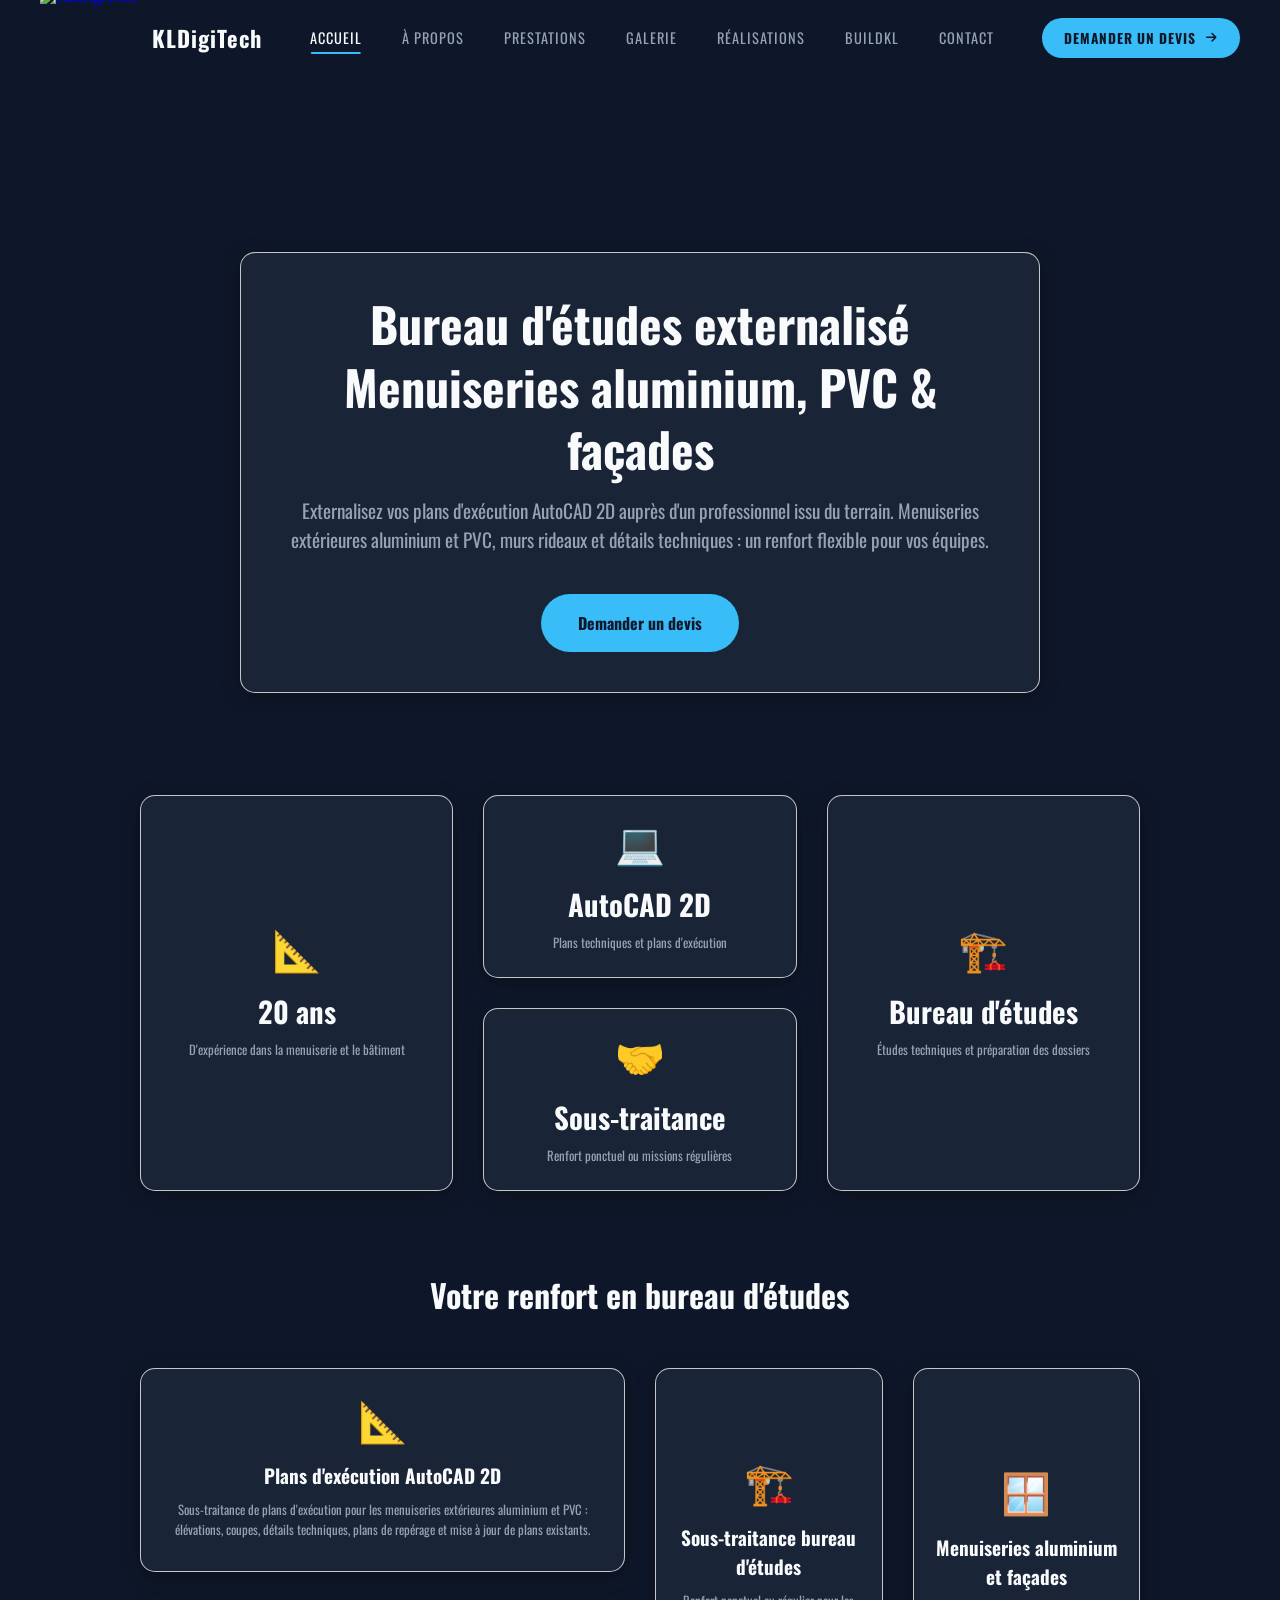
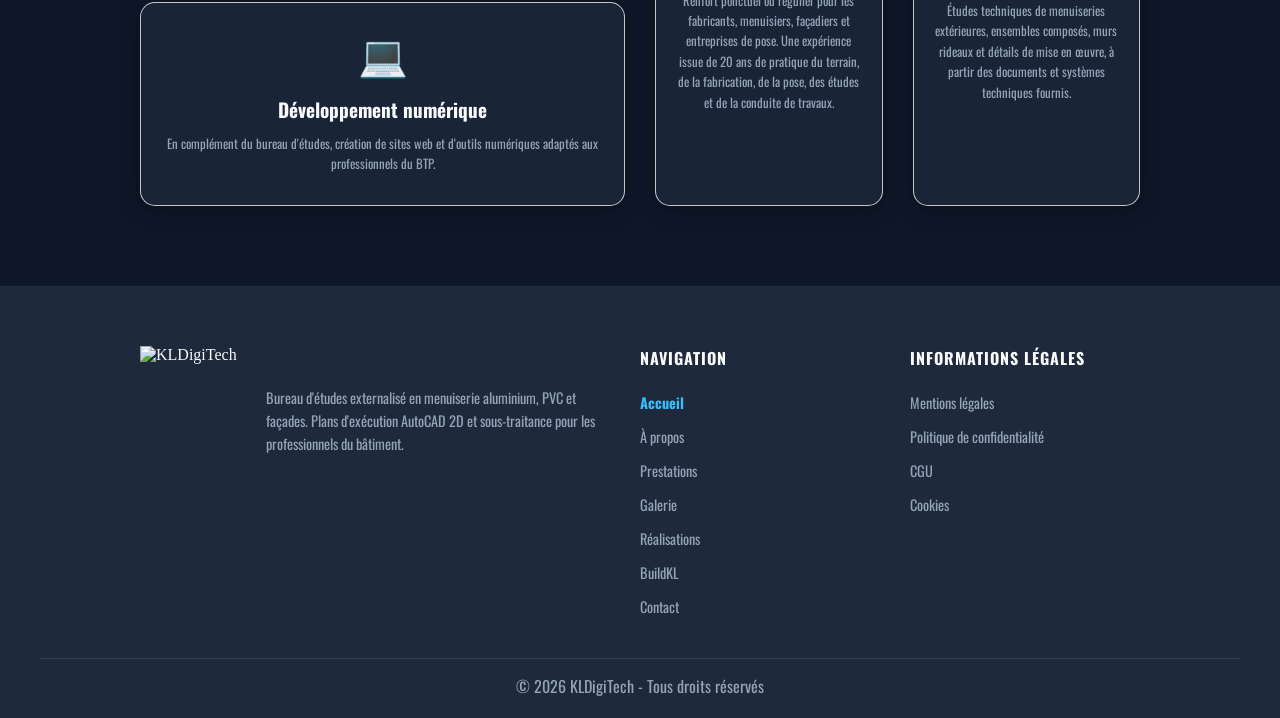
==== commit 383ef1a0: "Mise à jour des prestations" ====
--- a/index.html
+++ b/index.html
@@ -1,156 +1,164 @@
 <!DOCTYPE html>
 <html lang="fr">
-  <head>
-   <meta charset="UTF-8">
-   <meta name="viewport" content="width=device-width, initial-scale=1.0">
-   <meta name="description" content="Contactez KLDigiTech pour vos projets menuiserie aluminium et outils numériques.">
-   <title>KLDigiTech</title>
-   <link href="https://fonts.googleapis.com/css2?family=Oswald:wght@400;700&display=swap" rel="stylesheet">
-   <link rel="stylesheet" href="Css/style.css">
-   <link rel="stylesheet" href="https://cdnjs.cloudflare.com/ajax/libs/font-awesome/6.5.0/css/all.min.css">
-   <script src="Js/script.js" defer></script>
- </head>
- <body>
-<!-- NAVBAR -->
-<header class="navbar" id="navbar">
+
+<head>
+  <meta charset="UTF-8">
+  <meta name="viewport" content="width=device-width, initial-scale=1.0">
+  <meta name="description"
+    content="Sous-traitance en bureau d'études menuiserie aluminium, PVC et façades. Plans d'exécution AutoCAD 2D pour fabricants, menuisiers et façadiers.">
+  <meta name="robots" content="index, follow">
+  <title>Bureau d'études menuiserie aluminium &amp; façades | KLDigiTech</title>
+  <link href="https://fonts.googleapis.com/css2?family=Oswald:wght@400;700&display=swap" rel="stylesheet">
+  <link rel="stylesheet" href="Css/style.css">
+  <link rel="stylesheet" href="https://cdnjs.cloudflare.com/ajax/libs/font-awesome/6.5.0/css/all.min.css">
+  <script src="Js/script.js" defer></script>
+</head>
+
+<body>
+  <!-- NAVIGATION -->
+  <header class="navbar" id="navbar">
     <div class="navbar-inner">
-        
-        <!-- LOGO -->
-        <a href="index.html" class="navbar-logo">
-            <img src="LOGO/min-icone-sf.png" alt="KLDigiTech logo">
-            <span class="navbar-logo-text">KLDigiTech</span>
+      <a href="index.html" class="navbar-logo">
+        <img src="LOGO/min-icone-sf.png" alt="KLDigiTech">
+        <span class="navbar-logo-text">KLDigiTech</span>
+      </a>
+      <nav class="navbar-nav" aria-label="Navigation principale">
+        <a href="index.html" class="nav-link active">Accueil</a>
+        <a href="Pages/a-propos.html" class="nav-link">À propos</a>
+        <a href="Pages/prestations.html" class="nav-link">Prestations</a>
+        <a href="Pages/galerie.html" class="nav-link">Galerie</a>
+        <a href="Pages/projets.html" class="nav-link">Réalisations</a>
+        <a href="Pages/BuildKL.html" class="nav-link">BuildKL</a>
+        <a href="Pages/contact.html" class="nav-link">Contact</a>
+      </nav>
+      <div class="navbar-right">
+        <a href="Pages/contact.html" class="navbar-cta">
+          <span>Demander un devis</span>
+          <i class="fas fa-arrow-right" aria-hidden="true"></i>
         </a>
-
-        <!-- LIENS -->
-        <nav class="navbar-nav">
-            <a href="index.html" class="nav-link active">Accueil</a>
-            <a href="Pages/a-propos.html" class="nav-link">À Propos</a>
-            <a href="Pages/galerie.html" class="nav-link">Galerie</a>
-            <a href="Pages/projets.html" class="nav-link">Projets</a>
-            <a href="Pages/BuildKL.html" class="nav-link">BuildKL</a>
-            <a href="Pages/contact.html" class="nav-link">Contact</a>
-        </nav>
-
-        <!-- CTA + BURGER -->
-        <div class="navbar-right">
-            <a href="Pages/contact.html" class="navbar-cta">
-                <span>Parlons de votre projet</span>
-                <i class="fas fa-arrow-right"></i>
-            </a>
-            <button class="navbar-burger" id="navBurger" aria-label="Menu">
-                <span></span>
-                <span></span>
-                <span></span>
-            </button>
-        </div>
+        <button class="navbar-burger" id="navBurger" type="button" aria-label="Ouvrir le menu" aria-controls="navMobile"
+          aria-expanded="false">
+          <span></span>
+          <span></span>
+          <span></span>
+        </button>
+      </div>
     </div>
-
     <!-- MENU MOBILE -->
     <div class="navbar-mobile" id="navMobile">
-        <a href="index.html" class="nav-link-mobile active">Accueil</a>
-        <a href="Pages/a-propos.html" class="nav-link-mobile">À Propos</a>
-        <a href="Pages/galerie.html" class="nav-link-mobile">Galerie</a>
-        <a href="Pages/projets.html" class="nav-link-mobile">Projets</a>
-        <a href="Pages/BuildKL.html" class="nav-link-mobile">BuildKL</a>
-        <a href="Pages/contact.html" class="nav-link-mobile">Contact</a>
-        <a href="Pages/contact.html" class="navbar-cta-mobile">Parlons de votre projet →</a>
+      <a href="index.html" class="nav-link-mobile active">Accueil</a>
+      <a href="Pages/a-propos.html" class="nav-link-mobile">À propos</a>
+      <a href="Pages/prestations.html" class="nav-link-mobile">Prestations</a>
+      <a href="Pages/galerie.html" class="nav-link-mobile">Galerie</a>
+      <a href="Pages/projets.html" class="nav-link-mobile">Réalisations</a>
+      <a href="Pages/BuildKL.html" class="nav-link-mobile">BuildKL</a>
+      <a href="Pages/contact.html" class="nav-link-mobile">Contact</a>
+      <a href="Pages/contact.html" class="navbar-cta-mobile">Demander un devis →</a>
     </div>
-</header>
-<main>
-  <!--PHRASE ACCROCHE-->
-  <section class="hero">
-    <div class="hero-content">
-      <h1>Le numérique et la digitalisation<br>par un homme de terrain</h1>
-      <p class="hero-subtitle">Application web, SaaS, site vitrine... Si vous l'imaginez, je le construis</p>
-      <a href="Pages/contact.html" class="btn-cta">Parlons de Votre Projet</a>
-    </div>
-  </section>
-  <!--STATS-->
-  <section class="stats"> 
-    <div class="stats-grid">
-      <div class="stat-card">
-        <span class="stat-icon">🔧</span>
-        <span class="stat-number">4 Métiers</span>
-        <span class="stat-label">Fabrication · Pose · Conducteur de travaux · Bureau d'études</span>
+  </header>
+  <main>
+    <!-- BANNIÈRE PRINCIPALE -->
+    <section class="hero">
+      <div class="hero-content">
+        <h1>Bureau d'études externalisé<br>Menuiseries aluminium, PVC &amp; façades</h1>
+        <p class="hero-subtitle">Externalisez vos plans d'exécution AutoCAD 2D auprès d'un professionnel issu du
+          terrain. Menuiseries extérieures aluminium et PVC, murs rideaux et détails techniques : un renfort flexible
+          pour vos équipes.</p>
+        <a href="Pages/contact.html" class="btn-cta">Demander un devis</a>
       </div>
-      <div class="stat-card">
-        <span class="stat-icon">🏗️</span>
-        <span class="stat-number">20 Ans</span>
-        <span class="stat-label">d’Expérience Terrain</span>
+    </section>
+    <!-- EXPÉRIENCE ET COMPÉTENCES -->
+    <section class="stats">
+      <div class="stats-grid">
+        <div class="stat-card">
+          <span class="stat-icon" aria-hidden="true">📐</span>
+          <span class="stat-number">20 ans</span>
+          <span class="stat-label">D'expérience dans la menuiserie et le bâtiment</span>
+        </div>
+        <div class="stat-card">
+          <span class="stat-icon" aria-hidden="true">💻</span>
+          <span class="stat-number">AutoCAD 2D</span>
+          <span class="stat-label">Plans techniques et plans d'exécution</span>
+        </div>
+        <div class="stat-card">
+          <span class="stat-icon" aria-hidden="true">🏗️</span>
+          <span class="stat-number">Bureau d'études</span>
+          <span class="stat-label">Études techniques et préparation des dossiers</span>
+        </div>
+        <div class="stat-card">
+          <span class="stat-icon" aria-hidden="true">🤝</span>
+          <span class="stat-number">Sous-traitance</span>
+          <span class="stat-label">Renfort ponctuel ou missions régulières</span>
+        </div>
       </div>
-      <div class="stat-card">
-        <span class="stat-icon">💻</span>
-        <span class="stat-number">Full Stack</span>
-        <span class="stat-label">Développeur</span>
+    </section>
+    <!-- PRESTATIONS -->
+    <section class="services">
+      <h2>Votre renfort en bureau d'études</h2>
+      <div class="service-grid">
+        <div class="service-card">
+          <span class="service-icon" aria-hidden="true">📐</span>
+          <h3>Plans d'exécution AutoCAD 2D</h3>
+          <p>Sous-traitance de plans d'exécution pour les menuiseries extérieures aluminium et PVC : élévations, coupes,
+            détails techniques, plans de repérage et mise à jour de plans existants.</p>
+        </div>
+        <div class="service-card">
+          <span class="service-icon" aria-hidden="true">🏗️</span>
+          <h3>Sous-traitance bureau d'études</h3>
+          <p>Renfort ponctuel ou régulier pour les fabricants, menuisiers, façadiers et entreprises de pose. Une
+            expérience issue de 20 ans de pratique du terrain, de la fabrication, de la pose, des études et de la
+            conduite de travaux.</p>
+        </div>
+        <div class="service-card">
+          <span class="service-icon" aria-hidden="true">🪟</span>
+          <h3>Menuiseries aluminium et façades</h3>
+          <p>Études techniques de menuiseries extérieures, ensembles composés, murs rideaux et détails de mise en œuvre,
+            à partir des documents et systèmes techniques fournis.</p>
+        </div>
+        <div class="service-card service-card-secondary">
+          <span class="service-icon" aria-hidden="true">💻</span>
+          <h3>Développement numérique</h3>
+          <p>En complément du bureau d'études, création de sites web et d'outils numériques adaptés aux professionnels
+            du BTP.</p>
+        </div>
       </div>
-      <div class="stat-card">
-        <span class="stat-icon">🎓</span>
-        <span class="stat-number">CAP & BP</span>
-        <span class="stat-label">Menuiserie</span>
+    </section>
+   
+  </main>
+  <!-- PIED DE PAGE -->
+  <footer>
+    <div class="footer-grid">
+      <div class="footer-brand">
+        <img src="LOGO/sf-logo-blc.png" alt="KLDigiTech">
+        <p>Bureau d'études externalisé en menuiserie aluminium, PVC et façades. Plans d'exécution AutoCAD 2D et
+          sous-traitance pour les professionnels du bâtiment.</p>
+      </div>
+      <div class="footer-links">
+        <h3>Navigation</h3>
+        <ul>
+          <li><a href="index.html" class="active">Accueil</a></li>
+          <li><a href="Pages/a-propos.html">À propos</a></li>
+          <li><a href="Pages/prestations.html">Prestations</a></li>
+          <li><a href="Pages/galerie.html">Galerie</a></li>
+          <li><a href="Pages/projets.html">Réalisations</a></li>
+          <li><a href="Pages/BuildKL.html">BuildKL</a></li>
+          <li><a href="Pages/contact.html">Contact</a></li>
+        </ul>
+      </div>
+      <div class="footer-legal">
+        <h3>Informations légales</h3>
+        <ul>
+          <li><a href="Info-Legales/mention-legales.html">Mentions légales</a></li>
+          <li><a href="Info-Legales/politique-confidentialite.html">Politique de confidentialité</a></li>
+          <li><a href="Info-Legales/cgu.html">CGU</a></li>
+          <li><a href="Info-Legales/cookies.html">Cookies</a></li>
+        </ul>
       </div>
     </div>
-  </section>
-  <!--SERVICES-->
-  <section class="services">
-    <h2>Mes Services</h2>
-    <div class="service-grid">
-      <div class="service-card">
-        <span class="service-icon">🌐</span>
-        <h3>Sites Vitrines BTP</h3>
-        <p>Création de sites web professionnels pour les artisans, PME du BTP et toute entreprise souhaitant une présence digitale percutante.</p>
-      </div>
-      <div class="service-card">
-        <span class="service-icon">⚙️</span>
-        <h3>Logiciels sur mesure pour les entreprises</h3>
-        <p>Développement d'applications métier adaptées à vos besoins, de la gestion de chantier à la facturation.</p>
-      </div>
-      <div class="service-card">
-        <img src="LOGO/ico-sf.webp" alt="logo build BuildKL">
-        <h3>SaaS BuildKL</h3>
-        <p>Un outil métier pensé depuis le terrain pour les pros du BTP — suivi chantier, gestion et bien plus. Bientôt disponible.</p>
-        <a href="Pages/buildkl.html" class="service-link"><i class="fas fa-arrow-right"></i> Descriptif</a>
-      </div>
-      <div class="service-card">
-        <span class="service-icon">📐</span>
-        <h3>Bureau d'études menuiserie ALU</h3>
-        <p>Conception et chiffrage de menuiseries aluminium, plans techniques et suivi de fabrication pour les professionnels.</p>
-      </div>
+    <div class="footer-bottom">
+      <p>© 2026 KLDigiTech - Tous droits réservés</p>
     </div>
-  </section>
-</main>
-<!--FOOTER-->
-<footer>
-  <div class="footer-grid">
-    <div class="footer-brand">
-      <img src="LOGO/sf-logo-blc.png" alt="Logo KLDigiTech">
-      <p>Le numérique et la digitalisation par un homme de terrain.</p>
-    </div>
-    <div class="footer-links">
-      <h3>Navigation</h3>
-      <ul>
-        <li><a href="index.html" class="active">Accueil</a></li>
-        <li><a href="Pages/a-propos.html">À Propos</a></li>
-        <li><a href="Pages/galerie.html">Galerie</a></li>
-        <li><a href="Pages/projets.html">Projets</a></li>
-        <li><a href="Pages/BuildKL.html">BuildKL</a></li>
-        <li><a href="Pages/contact.html">Contact</a></li>
-      </ul>
-    </div>
-    <div class="footer-legal">
-      <h3>Informations légales</h3>
-      <ul>
-        <li><a href="Info-Legales/mention-legales.html">Mentions légales</a></li>
-        <li><a href="Info-Legales/politique-confidentialite.html">Politique de confidentialité</a></li>
-        <li><a href="Info-Legales/cgu.html">CGU</a></li>
-        <li><a href="Info-Legales/cookies.html">Cookies</a></li>
-      </ul>
-    </div>
+  </footer>
+</body>
 
-  </div>
-  <div class="footer-bottom">
-    <p>© 2026 KLDigiTech - Tous droits réservés</p>
-  </div>
-</footer>
-
- </body>
 </html>
--- a/Css/style.css
+++ b/Css/style.css
@@ -61,10 +61,12 @@
 }
 
 .navbar-logo img {
-    width: 55px;
-    height: 55px;
+    width: 100px;
+    height: 100px;
     border-radius: 50%;
     object-fit: contain;
+    background: transparent;
+    border-radius: 0;
 }
 
 .navbar-logo-text {
@@ -457,12 +459,13 @@
     background-color: rgba(30, 41, 59, 0.8);
     box-shadow: 0 4px 20px rgba(0, 0, 0, 0.3);
 }
-.service-card img{
-    width: 100px;
-    height: 100px;
-    margin-bottom: 20px;
-    border-radius: 50%;
-}
+
+.service-card img {
+    width: 200px;
+    height: 150px;
+    border-radius: 0;
+}
+
 .service-card:hover {
     box-shadow: 0 0 20px rgba(56, 189, 248, 0.3);
     transform: translateY(-10px);
@@ -542,7 +545,8 @@
 .footer-brand img {
     width: 250px;
     height: 150px;
-    border-radius: 20px;
+    background: transparent;
+    border-radius: 0;
 }
 
 .footer-brand p {
@@ -602,7 +606,6 @@
 
 /* ===== BuildKL ===== */
 .BuildKL {
-
     display: flex;
     flex-direction: column;
     justify-content: center;
@@ -616,13 +619,15 @@
     flex-direction: column;
     align-items: center;
     font-family: 'Oswald', sans-serif;
-    margin-bottom: 40px;
-}
-.BuildKL-hero img{
-    width: 150px;
-    height: 150px;
-    border-radius: 50%;
-}
+    margin-bottom: 30px;
+}
+
+.BuildKL-hero img {
+    width: 300px;
+    height: 200px;
+    border-radius: 0;
+}
+
 .BuildKL-hero h1 {
     color: var(--text-primary);
     font-size: 4rem;
@@ -705,7 +710,6 @@
     display: grid;
     grid-template-columns: repeat(3, 1fr);
     gap: 40px;
-
 }
 
 .solution-card {
@@ -724,7 +728,6 @@
     transform: translateY(-5px);
     border-color: var(--accent);
     box-shadow: 0 0 20px rgba(56, 189, 248, 0.2);
-
 }
 
 .BuildKL-solution h2 {
@@ -2076,6 +2079,368 @@
     opacity: 0.7;
 }
 
+/* ===== MENTION REVIT ===== */
+.revit-disclaimer {
+    position: relative;
+    z-index: 5;
+    margin-top: 14px;
+    padding: 12px 16px;
+    background: rgba(20, 27, 48, 0.95);
+    border: 1px solid rgba(54, 190, 255, 0.25);
+    border-left: 3px solid #36beff;
+    border-radius: 8px;
+    backdrop-filter: blur(8px);
+}
+
+.revit-disclaimer span {
+    display: block;
+    margin-bottom: 5px;
+    color: #36beff;
+    font-family: inherit;
+    font-size: 10px;
+    font-weight: 700;
+    letter-spacing: 1.5px;
+}
+
+.revit-disclaimer p {
+    margin: 0;
+    color: rgba(255, 255, 255, 0.78);
+    font-family: inherit;
+    font-size: 12px;
+    line-height: 1.6;
+}
+
+/* =====================================================
+   PRESTATIONS
+   ===================================================== */
+
+.prestations-main {
+    padding: 115px 20px 80px;
+    font-family: 'Oswald', sans-serif;
+}
+
+/* Blocs : même look que les cartes du site */
+.prestations-hero,
+.prestations-section,
+.prestations-process,
+.prestations-secondary,
+.prestations-cta {
+    max-width: 1100px;
+    margin: 0 auto 40px;
+    padding: 50px 50px;
+    background: rgba(30, 41, 59, 0.8);
+    border: 1px solid rgba(255, 255, 255, 0.15);
+    border-radius: 15px;
+    box-shadow: 0 4px 20px rgba(0, 0, 0, 0.3);
+    color: var(--text-primary);
+}
+
+.prestations-main h1,
+.prestations-main h2,
+.prestations-main h3 {
+    font-family: 'Oswald', sans-serif;
+    color: var(--text-primary);
+    line-height: 1.2;
+}
+
+.prestations-main p {
+    color: var(--text-secondary);
+    line-height: 1.8;
+}
+
+/* Petits badges au-dessus des titres */
+.prestations-eyebrow,
+.prestations-kicker {
+    display: inline-block;
+    font-size: 0.8rem;
+    letter-spacing: 3px;
+    text-transform: uppercase;
+    color: var(--accent);
+    border: 1px solid rgba(56, 189, 248, 0.3);
+    padding: 6px 14px;
+    border-radius: 20px;
+    margin-bottom: 20px;
+}
+
+/* Bouton */
+.prestations-button {
+    display: inline-flex;
+    align-items: center;
+    gap: 10px;
+    font-size: 0.9rem;
+    font-weight: 700;
+    letter-spacing: 2px;
+    text-transform: uppercase;
+    text-decoration: none;
+    color: var(--bg-primary);
+    background: var(--accent);
+    padding: 14px 30px;
+    border-radius: 30px;
+    transition: all 0.3s ease;
+    width: fit-content;
+}
+
+.prestations-button i {
+    font-size: 0.8rem;
+    transition: transform 0.3s ease;
+}
+
+.prestations-button:hover {
+    background: #fff;
+    box-shadow: 0 0 20px rgba(56, 189, 248, 0.5);
+    transform: translateY(-2px);
+}
+
+.prestations-button:hover i {
+    transform: translateX(4px);
+}
+
+/* --- HERO --- */
+.prestations-hero-inner {
+    display: flex;
+    flex-direction: column;
+    align-items: flex-start;
+}
+
+.prestations-hero h1 {
+    font-size: 2.8rem;
+    font-weight: 700;
+    margin-bottom: 20px;
+}
+
+.prestations-hero h1 span {
+    display: inline-block;
+    margin-top: 6px;
+    font-size: 1.8rem;
+    color: var(--accent);
+}
+
+.prestations-hero p {
+    max-width: 700px;
+    font-size: 1.05rem;
+    margin-bottom: 35px;
+}
+
+.prestations-proof {
+    display: grid;
+    grid-template-columns: repeat(3, 1fr);
+    gap: 20px;
+    width: 100%;
+    margin-top: 45px;
+    padding-top: 35px;
+    border-top: 1px solid rgba(56, 189, 248, 0.15);
+}
+
+.prestations-proof div {
+    display: flex;
+    flex-direction: column;
+    gap: 4px;
+}
+
+.prestations-proof strong {
+    font-size: 1.8rem;
+    font-weight: 700;
+    color: var(--accent);
+}
+
+.prestations-proof span {
+    font-size: 0.8rem;
+    letter-spacing: 1px;
+    text-transform: uppercase;
+    color: var(--text-secondary);
+}
+
+/* --- TITRES DE SECTION --- */
+.prestations-section-heading,
+.prestations-process-intro {
+    text-align: center;
+    max-width: 700px;
+    margin: 0 auto 45px;
+}
+
+.prestations-section-heading h2,
+.prestations-process-intro h2,
+.prestations-cta h2 {
+    font-size: 2.2rem;
+    margin-bottom: 15px;
+}
+
+/* --- CARTES PRESTATIONS --- */
+.prestations-grid {
+    display: grid;
+    grid-template-columns: repeat(2, minmax(0, 1fr));
+    gap: 20px;
+}
+
+.prestation-card {
+    display: flex;
+    flex-direction: column;
+    min-width: 0;
+    padding: 28px;
+    background: rgba(15, 23, 42, 0.6);
+    border: 1px solid rgba(56, 189, 248, 0.2);
+    border-radius: 15px;
+    transition: transform 0.3s ease, border-color 0.3s ease, box-shadow 0.3s ease;
+}
+
+.prestation-card:hover {
+    transform: translateY(-5px);
+    border-color: var(--accent);
+    box-shadow: 0 0 20px rgba(56, 189, 248, 0.2);
+}
+
+.prestation-card-top {
+    display: flex;
+    justify-content: space-between;
+    align-items: center;
+    margin-bottom: 20px;
+}
+
+.prestation-icon {
+    display: flex;
+    align-items: center;
+    justify-content: center;
+    width: 50px;
+    height: 50px;
+    font-size: 1.3rem;
+    color: var(--accent);
+    background: rgba(56, 189, 248, 0.1);
+    border: 1px solid rgba(56, 189, 248, 0.3);
+    border-radius: 10px;
+}
+
+.prestation-number {
+    font-size: 1.6rem;
+    font-weight: 700;
+    color: var(--accent);
+    opacity: 0.4;
+}
+
+.prestation-card h3 {
+    font-size: 1.25rem;
+    margin-bottom: 12px;
+}
+
+.prestation-card p {
+    font-size: 0.95rem;
+}
+
+.prestation-card ul {
+    list-style: none;
+    margin-top: 15px;
+    display: flex;
+    flex-direction: column;
+    gap: 6px;
+}
+
+.prestation-card li {
+    position: relative;
+    padding-left: 20px;
+    font-size: 0.9rem;
+    color: var(--text-secondary);
+}
+
+.prestation-card li::before {
+    content: '—';
+    position: absolute;
+    left: 0;
+    color: var(--accent);
+}
+
+.prestations-note {
+    text-align: center;
+    font-size: 0.85rem;
+    letter-spacing: 1px;
+    margin-top: 30px;
+    font-style: italic;
+}
+
+/* --- ÉTAPES --- */
+.prestations-steps {
+    display: grid;
+    grid-template-columns: repeat(3, 1fr);
+    gap: 20px;
+}
+
+.prestations-step {
+    display: flex;
+    gap: 18px;
+    align-items: flex-start;
+    padding: 25px;
+    background: rgba(15, 23, 42, 0.6);
+    border: 1px solid rgba(56, 189, 248, 0.2);
+    border-radius: 15px;
+    transition: border-color 0.3s ease;
+}
+
+.prestations-step:hover {
+    border-color: var(--accent);
+}
+
+.prestations-step > span {
+    flex-shrink: 0;
+    display: flex;
+    align-items: center;
+    justify-content: center;
+    width: 44px;
+    height: 44px;
+    font-size: 1rem;
+    font-weight: 700;
+    color: var(--bg-primary);
+    background: var(--accent);
+    border-radius: 50%;
+}
+
+.prestations-step h3 {
+    font-size: 1.1rem;
+    margin-bottom: 8px;
+}
+
+.prestations-step p {
+    font-size: 0.9rem;
+    line-height: 1.6;
+}
+
+/* --- ACTIVITÉ COMPLÉMENTAIRE --- */
+.prestations-secondary {
+    display: flex;
+    align-items: center;
+    gap: 40px;
+}
+
+.prestations-secondary-icon {
+    flex-shrink: 0;
+    display: flex;
+    align-items: center;
+    justify-content: center;
+    width: 90px;
+    height: 90px;
+    font-size: 2rem;
+    color: var(--accent);
+    border-radius: 50%;
+    border: 1px solid rgba(56, 189, 248, 0.3);
+    background: linear-gradient(135deg, rgba(56, 189, 248, 0.1), rgba(30, 41, 59, 0.9));
+}
+
+.prestations-secondary h2 {
+    font-size: 1.8rem;
+    margin-bottom: 12px;
+}
+
+/* --- CTA FINAL --- */
+.prestations-cta {
+    display: flex;
+    flex-direction: column;
+    align-items: center;
+    text-align: center;
+    margin-bottom: 0;
+}
+
+.prestations-cta p {
+    max-width: 650px;
+    margin-bottom: 35px;
+}
+
 /* ===== MEDIA QUERIES ===== */
 @media (max-width: 1024px) {
 
@@ -2094,6 +2459,10 @@
     .galerie-grid {
         columns: 2;
     }
+
+    .prestations-steps {
+        grid-template-columns: 1fr;
+    }
 }
 
 @media (max-width: 768px) {
@@ -2148,6 +2517,55 @@
 
     .projets-grid {
         gap: 60px;
+    }
+
+    /* Prestations */
+    .prestations-main {
+        padding: 100px 16px 60px;
+    }
+
+    .prestations-hero,
+    .prestations-section,
+    .prestations-process,
+    .prestations-secondary,
+    .prestations-cta {
+        padding: 35px 22px;
+        margin-bottom: 25px;
+    }
+
+    .prestations-hero h1 {
+        font-size: 2rem;
+    }
+
+    .prestations-hero h1 span {
+        font-size: 1.3rem;
+    }
+
+    .prestations-section-heading h2,
+    .prestations-process-intro h2,
+    .prestations-cta h2 {
+        font-size: 1.7rem;
+    }
+
+    .prestations-grid,
+    .prestations-proof {
+        grid-template-columns: 1fr;
+    }
+
+    .prestations-secondary {
+        flex-direction: column;
+        text-align: center;
+        gap: 20px;
+    }
+
+    .prestations-eyebrow,
+    .prestations-kicker {
+        font-size: 0.7rem;
+        letter-spacing: 2px;
+    }
+
+    main {
+        background-attachment: scroll;
     }
 }
 
